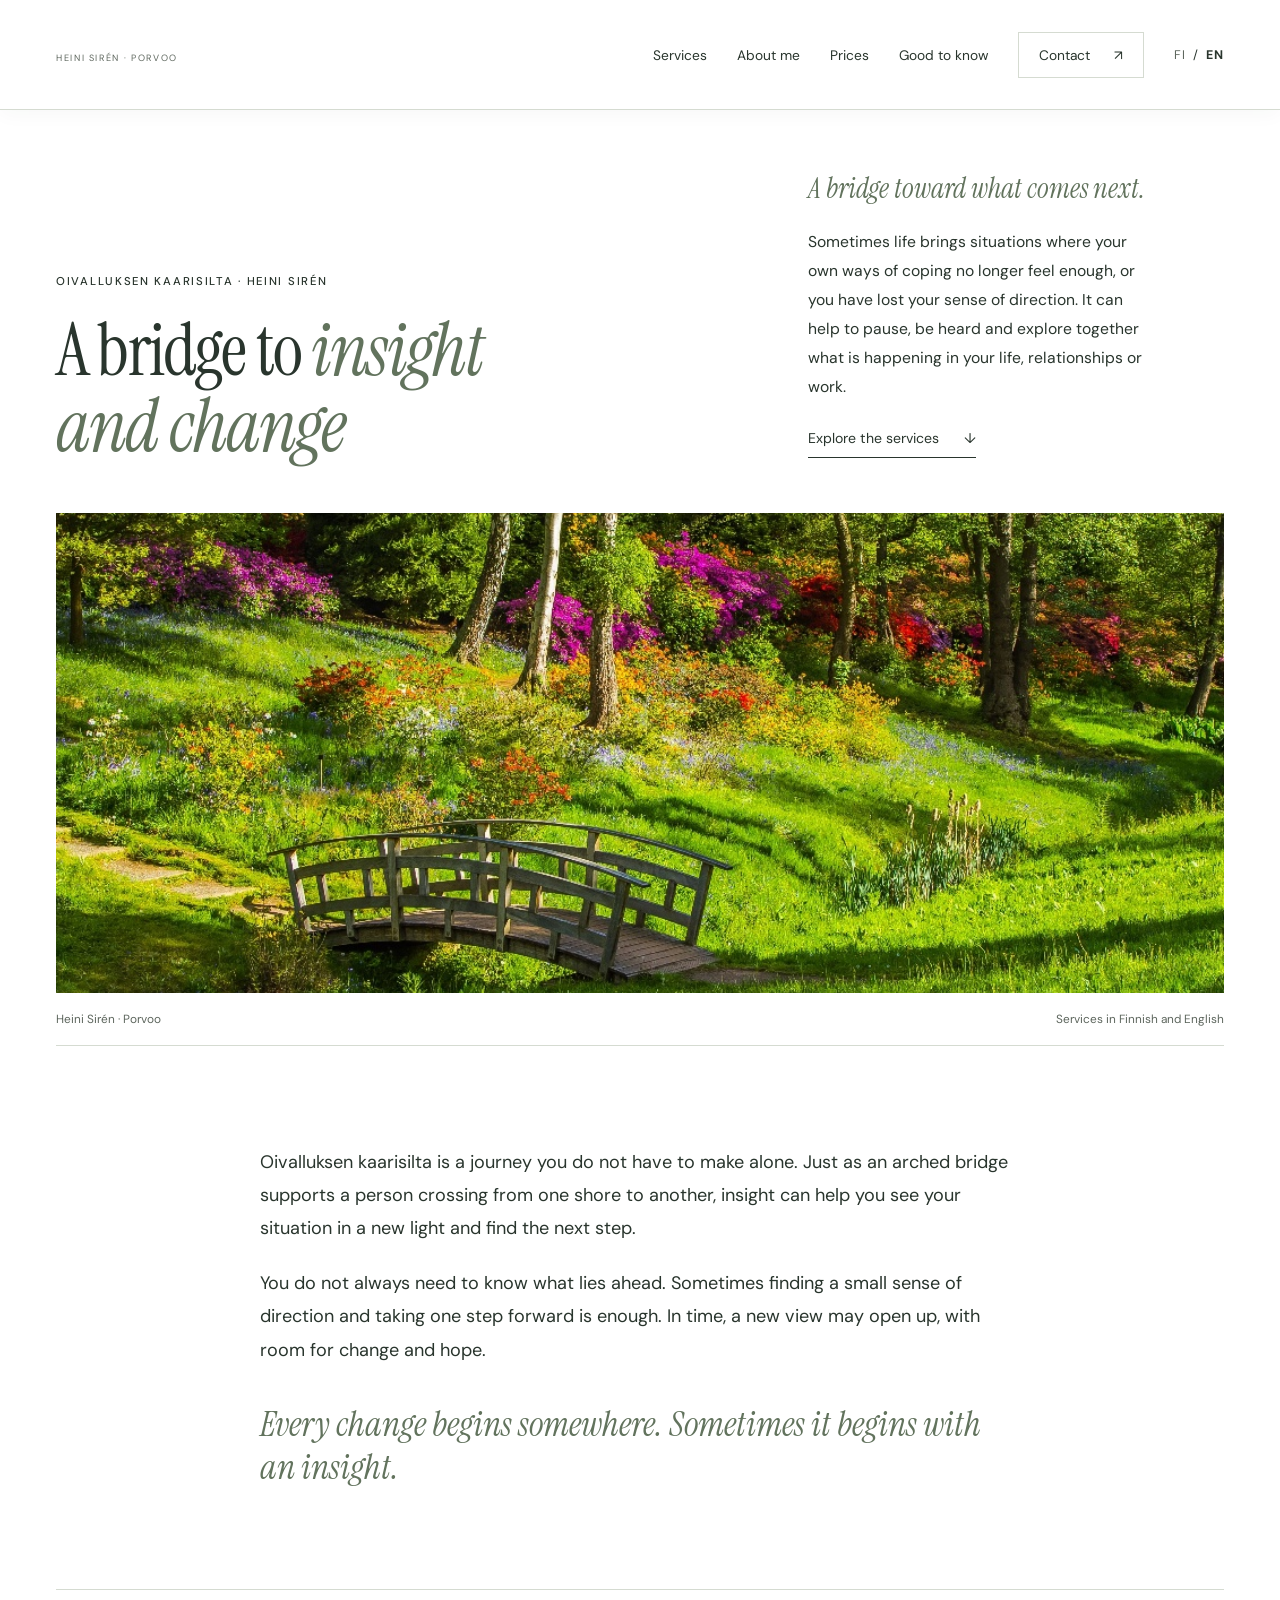
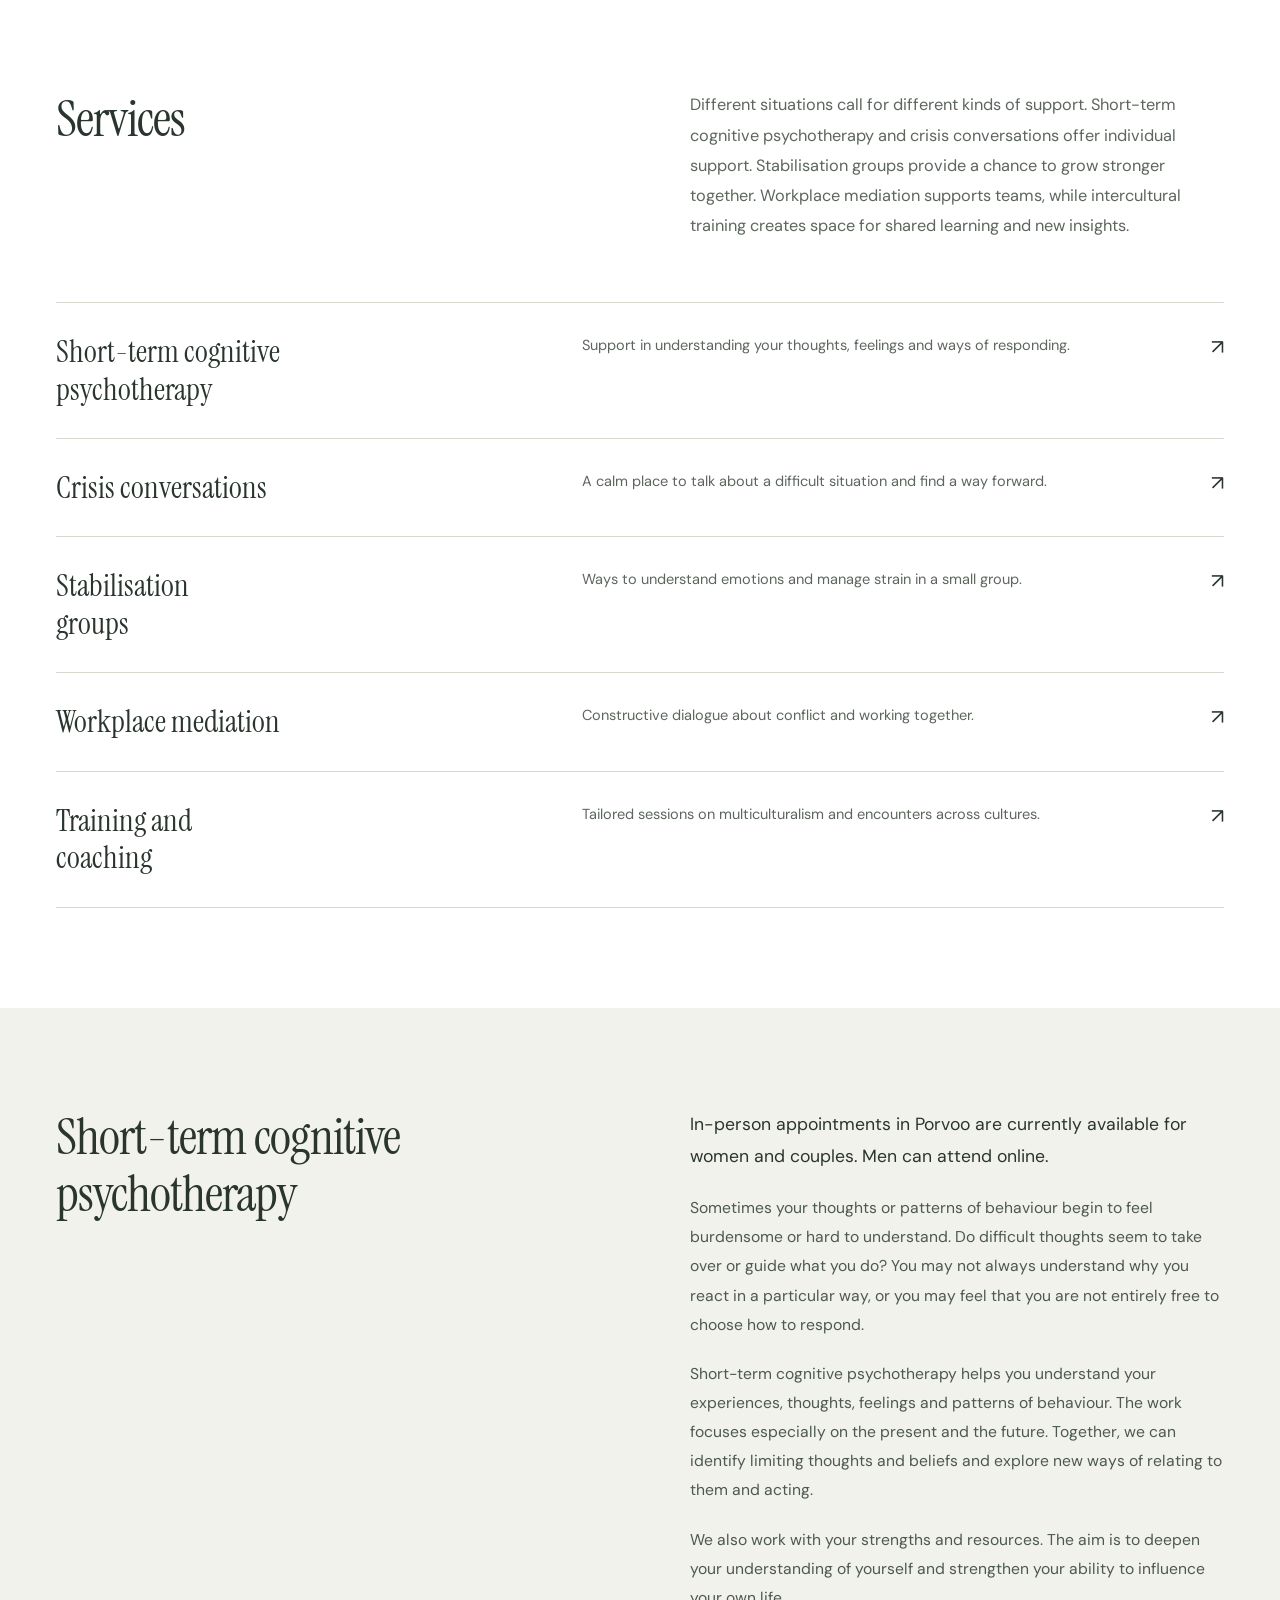
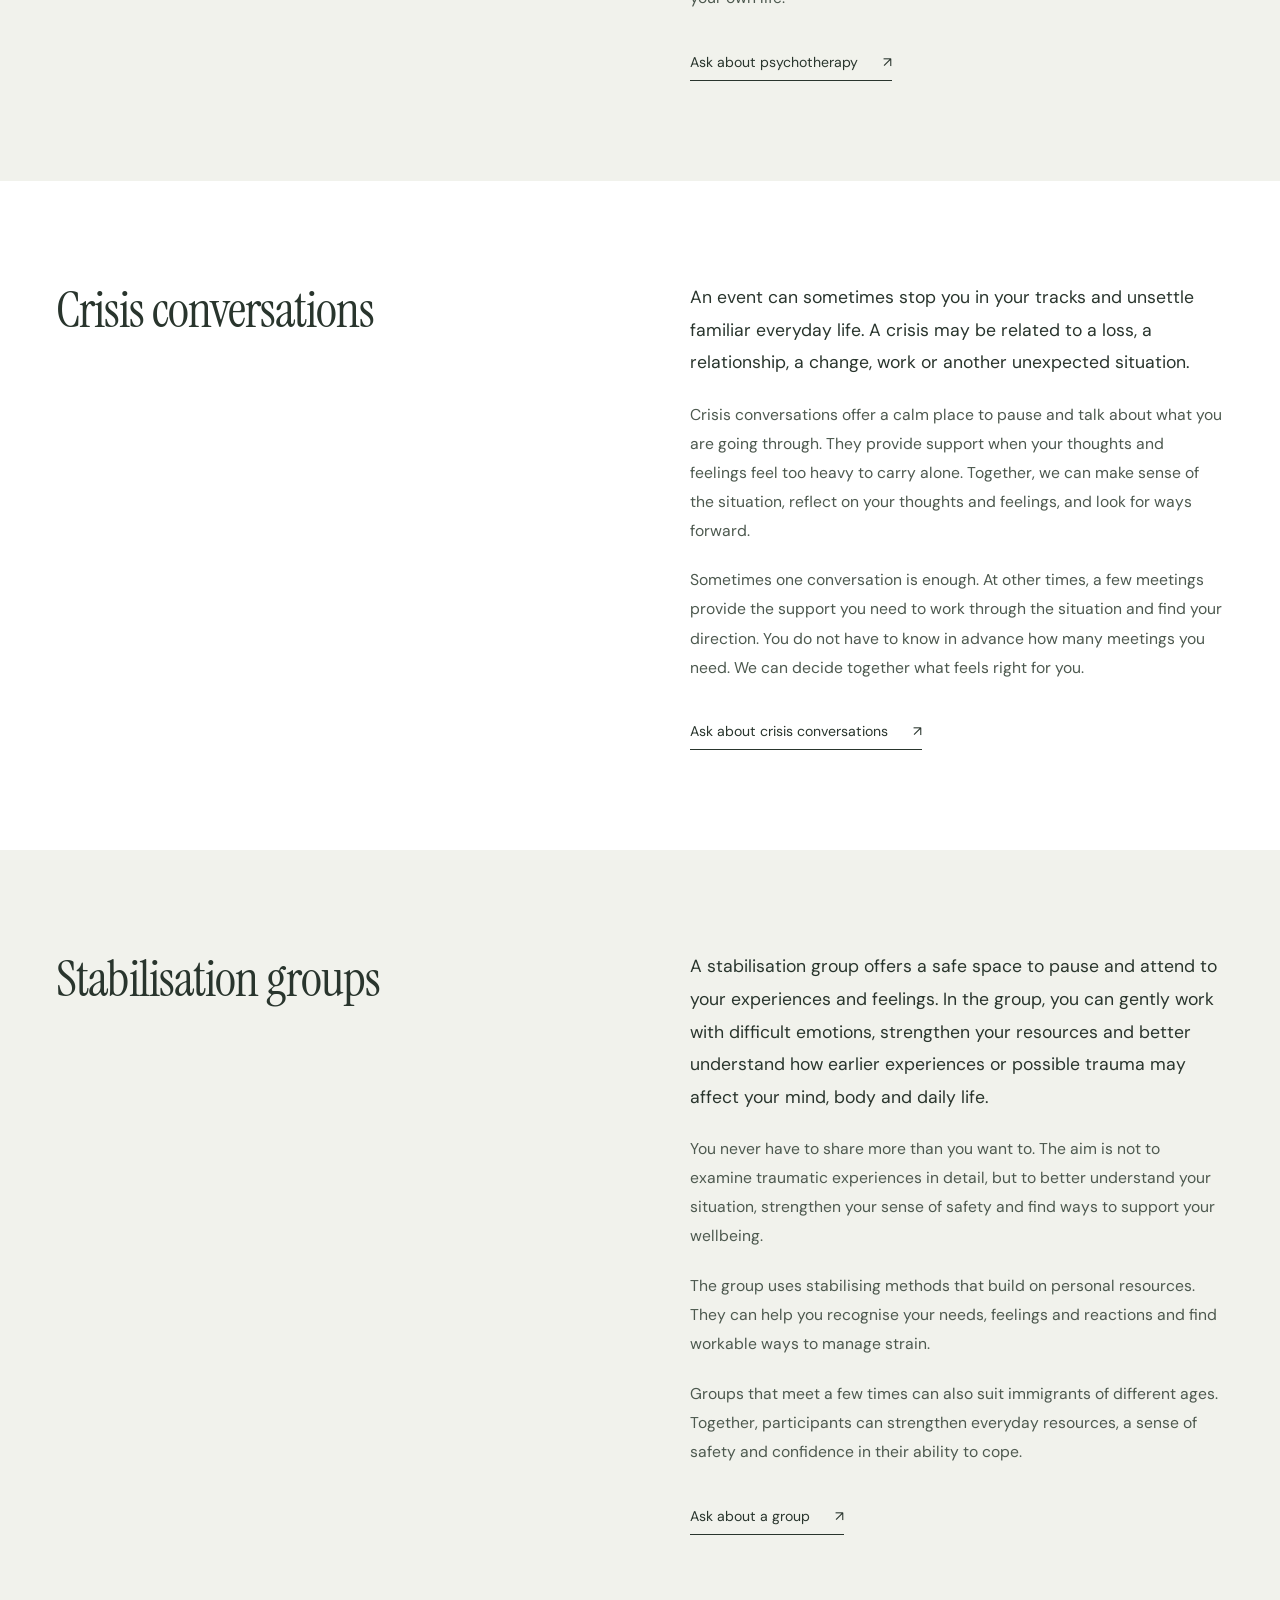
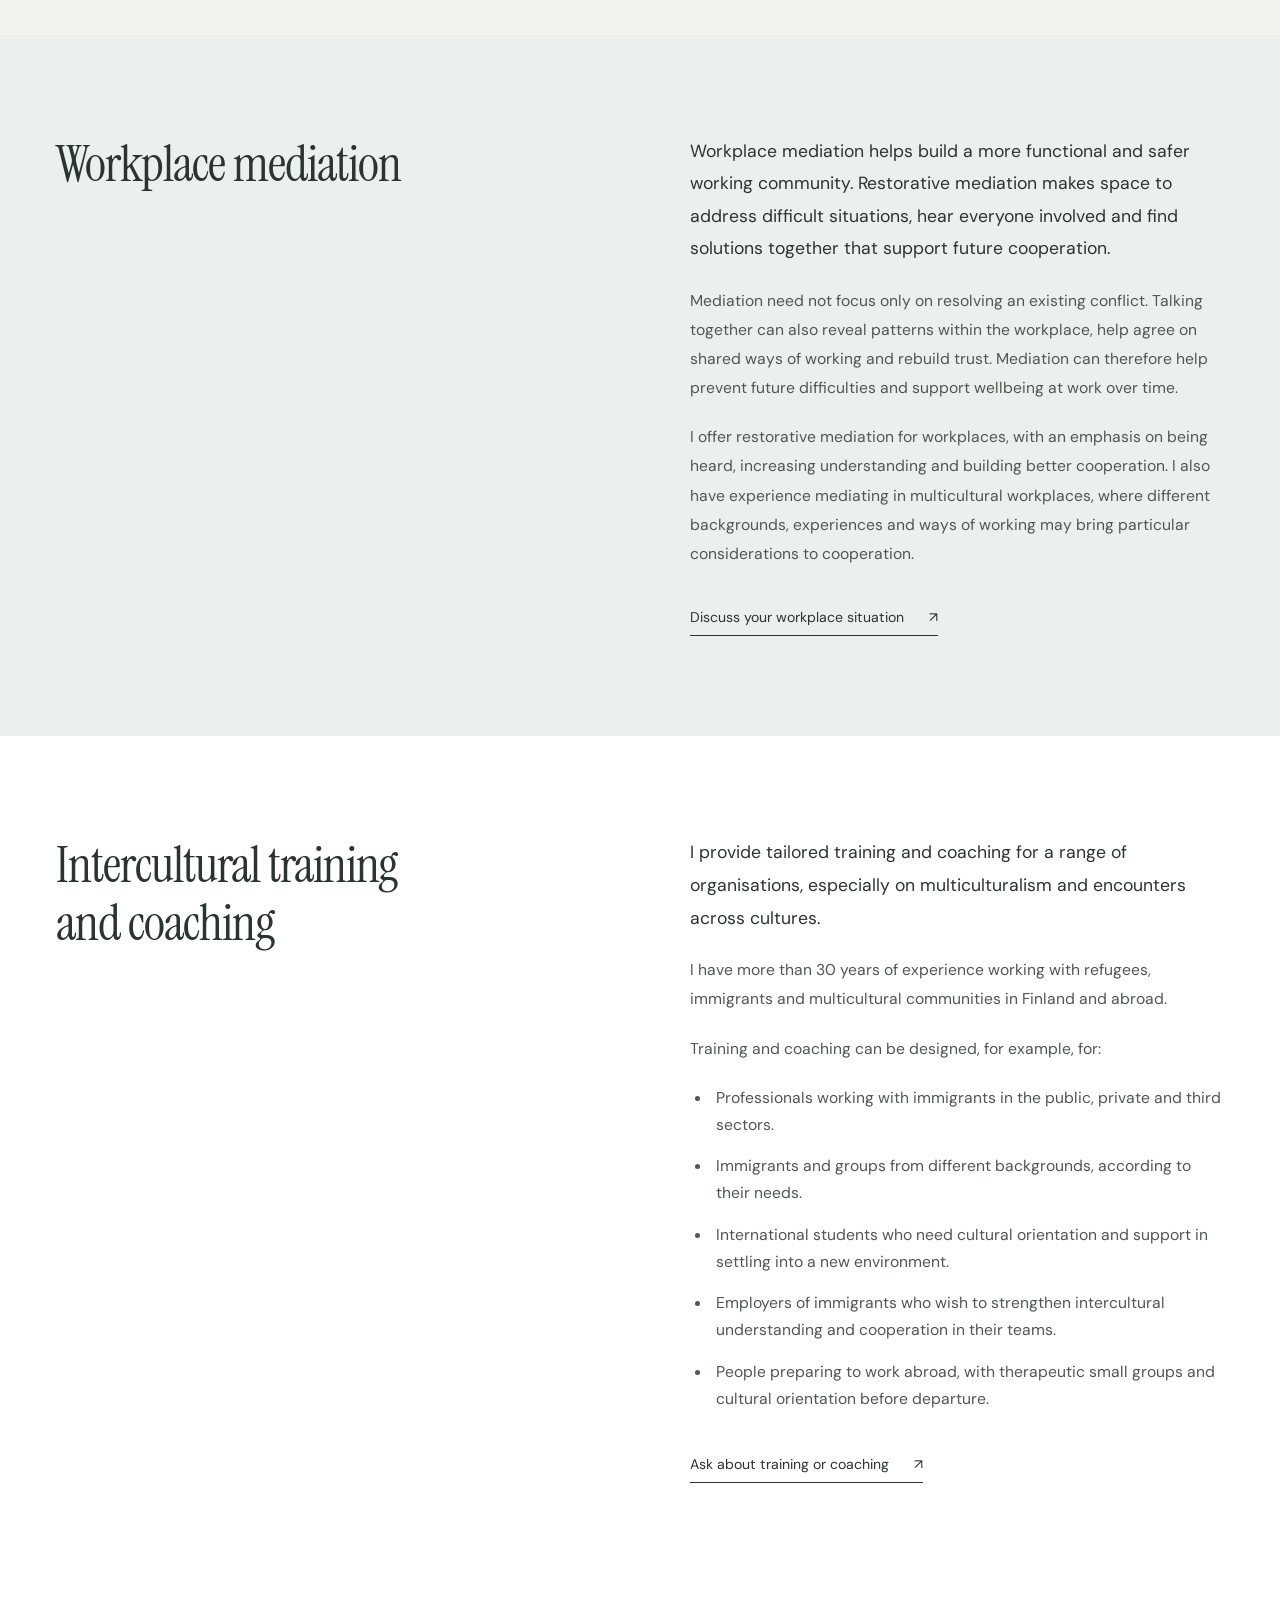
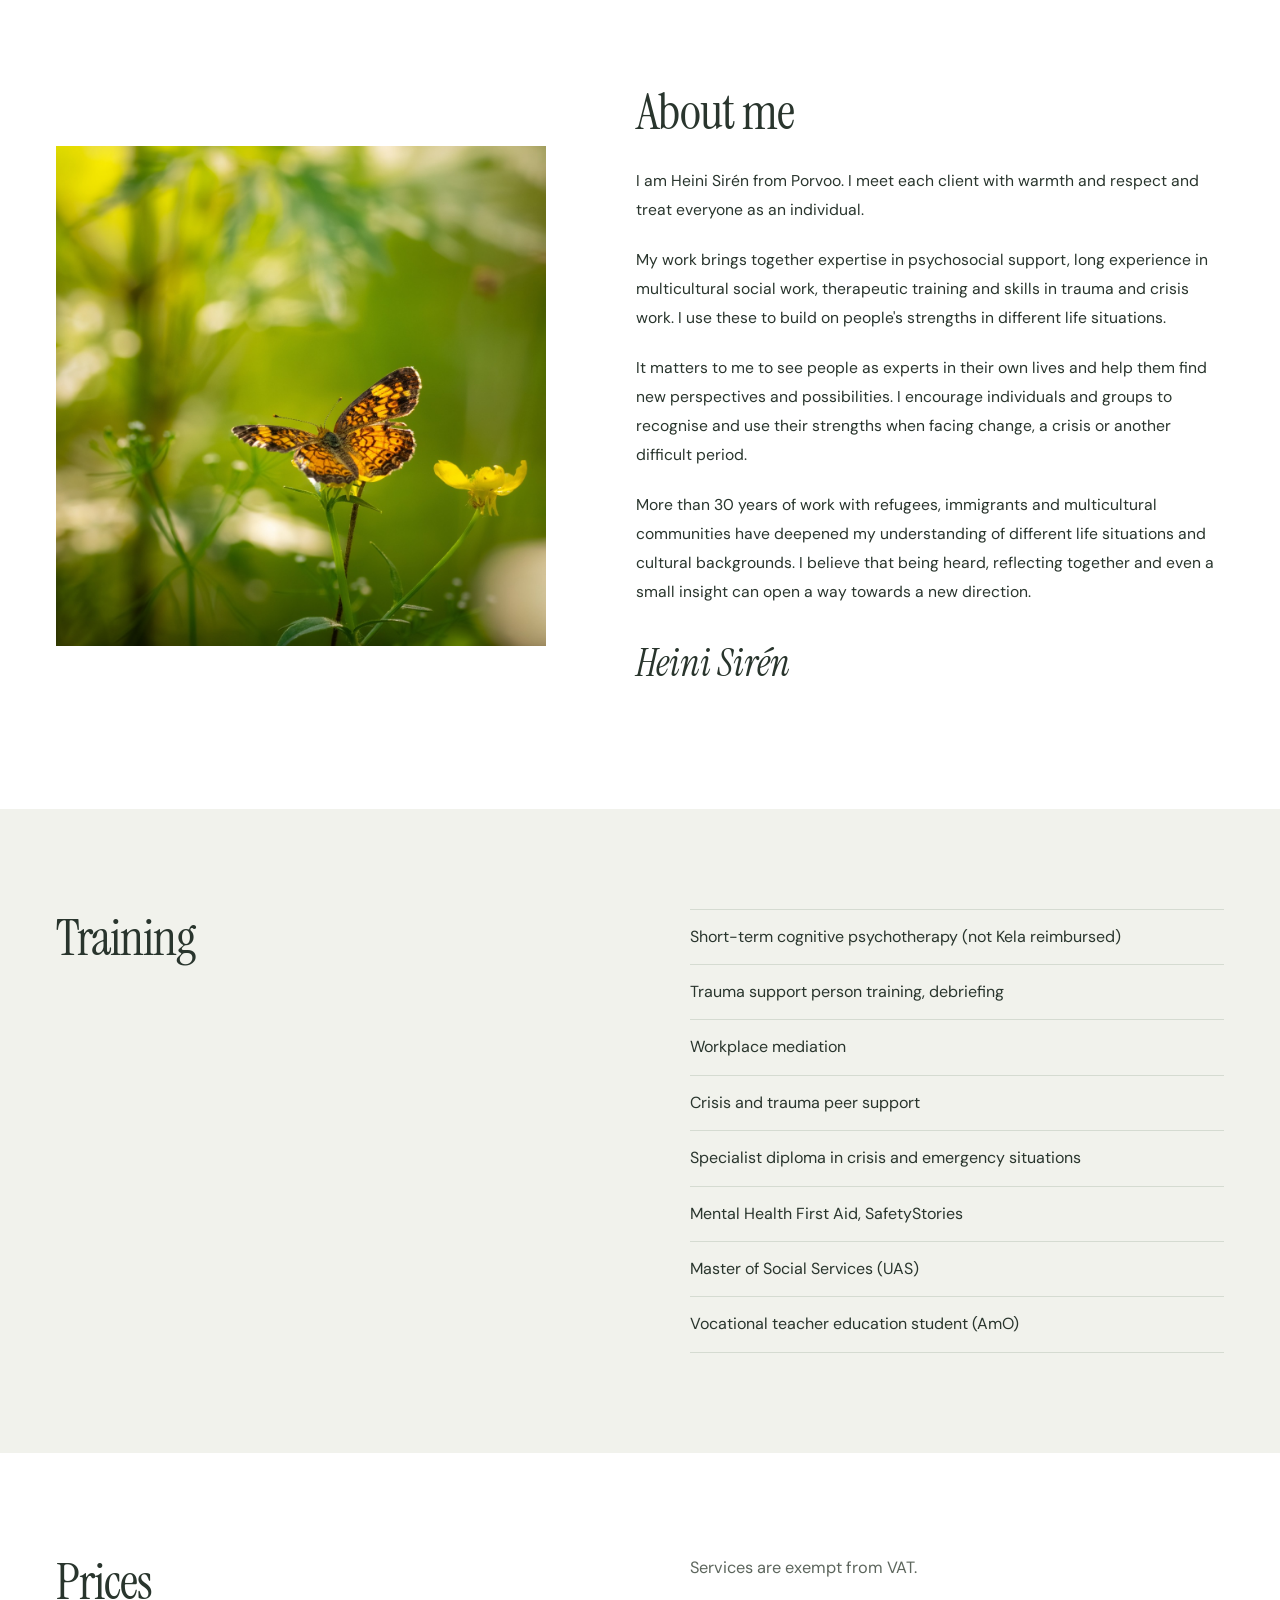
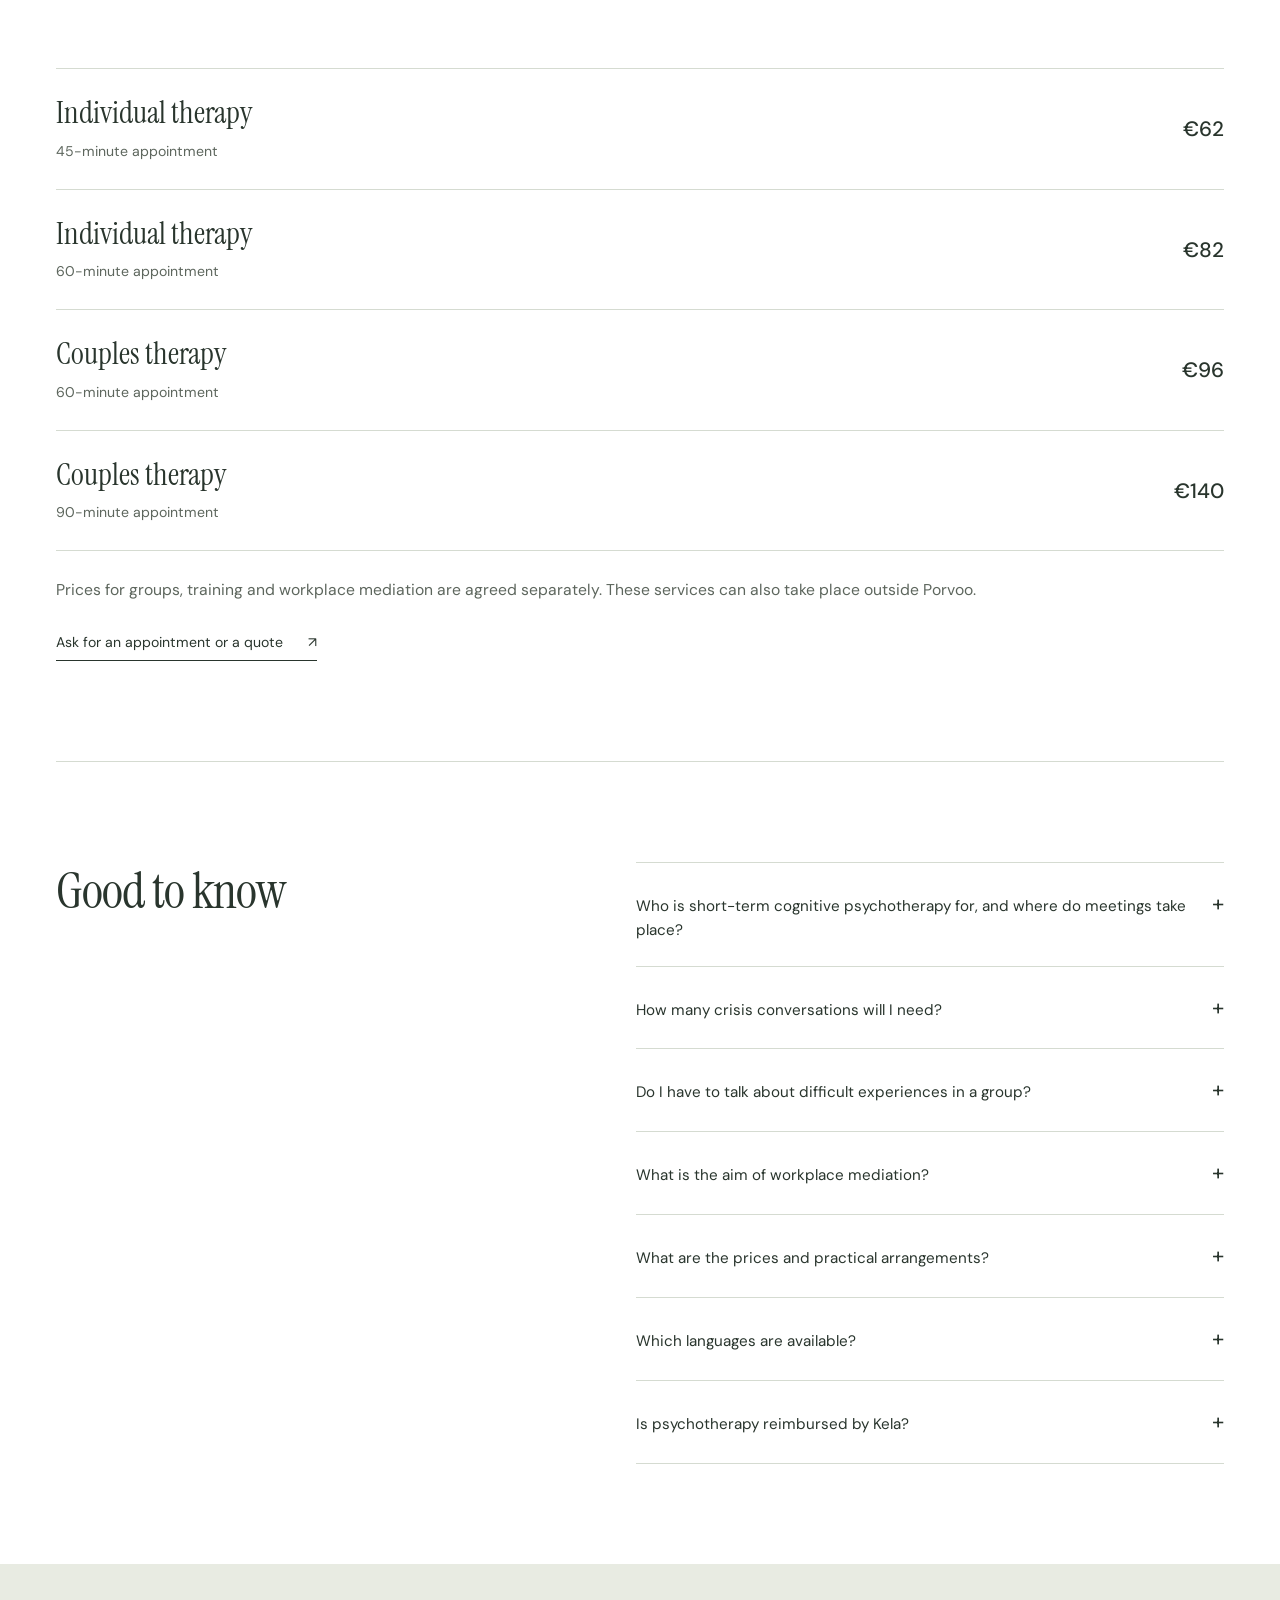
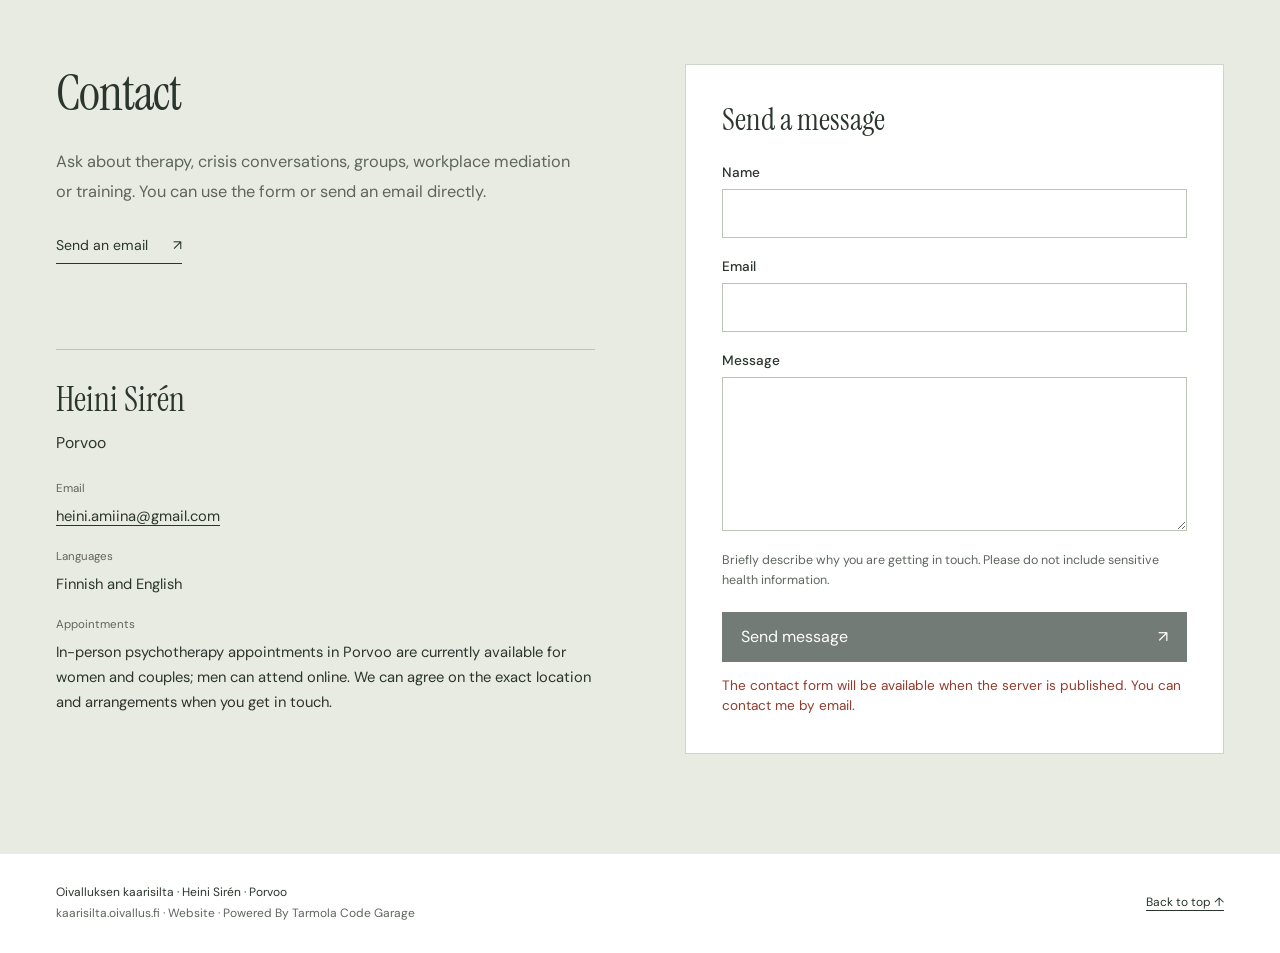
==== en/index.html @ c406eb62 "Add English version and language switch to Heini site" ====
<!doctype html>
<html lang="en">
<head>
  <meta charset="utf-8">
  <meta name="viewport" content="width=device-width, initial-scale=1">
  <meta name="robots" content="noindex, nofollow">
  <meta name="theme-color" content="#f8f8f3">
  <meta name="description" content="Heini Sirén offers short-term cognitive psychotherapy, crisis conversations, stabilisation groups, workplace mediation and intercultural training in Porvoo and online.">
  <link rel="alternate" hreflang="fi" href="https://kaarisilta.oivallus.fi/">
  <link rel="alternate" hreflang="en" href="https://kaarisilta.oivallus.fi/en/">
  <title>Oivalluksen kaarisilta | Heini Sirén</title>
  <link rel="stylesheet" href="../tyyli.css?v=language-2">
  <script src="../heini.js?v=language-1" defer></script>
</head>
<body>
  <a class="skip" href="#sisalto">Skip to content</a>
  <header class="site-header wrap">
    <a class="brand" href="index.html" aria-label="Oivalluksen kaarisilta, home"><small>HEINI SIRÉN · PORVOO</small></a>
    <nav id="paavalikko" aria-label="Main menu">
      <a href="#palvelut">Services</a>
      <a href="#tyoskentely">About me</a>
      <a href="#hinnasto">Prices</a>
      <a href="#kysymykset">Good to know</a>
      <a class="button outline" href="#yhteys">Contact <span aria-hidden="true">↗</span></a>
    </nav>
    <div class="header-actions">
      <div class="language-switch" aria-label="Language"><a href="../index.html" lang="fi" hreflang="fi" aria-label="Suomeksi">FI</a><span aria-hidden="true">/</span><span aria-current="page">EN</span></div>
      <button class="menu-toggle" aria-expanded="false" aria-controls="paavalikko" hidden>Menu</button>
    </div>
  </header>
  <main id="sisalto">
    <section class="hero wrap" aria-labelledby="paaotsikko">
      <div class="hero-heading">
        <div>
          <p class="eyebrow">Oivalluksen kaarisilta · Heini Sirén</p>
          <h1 id="paaotsikko">A bridge to <em>insight and change</em></h1>
        </div>
        <div class="hero-intro">
          <p class="hero-tagline">A bridge toward what comes next.</p>
          <p>Sometimes life brings situations where your own ways of coping no longer feel enough, or you have lost your sense of direction. It can help to pause, be heard and explore together what is happening in your life, relationships or work.</p>
          <a class="text-link" href="#palvelut">Explore the services <span aria-hidden="true">↓</span></a>
        </div>
      </div>
      <figure class="landscape"><img src="../silta.jpg" alt="A wooden arched bridge in a green, flowering garden" width="1032" height="688" fetchpriority="high"></figure>
      <div class="hero-caption"><span>Heini Sirén · Porvoo</span><span>Services in Finnish and English</span></div>
    </section>

    <section class="section wrap opening-story" aria-label="Oivalluksen kaarisilta">
      <div class="story-copy">
        <p>Oivalluksen kaarisilta is a journey you do not have to make alone. Just as an arched bridge supports a person crossing from one shore to another, insight can help you see your situation in a new light and find the next step.</p>
        <p>You do not always need to know what lies ahead. Sometimes finding a small sense of direction and taking one step forward is enough. In time, a new view may open up, with room for change and hope.</p>
        <p class="story-ending">Every change begins somewhere. Sometimes it begins with an insight.</p>
      </div>
    </section>

    <section class="section wrap" id="palvelut" aria-labelledby="palvelut-otsikko">
      <div class="section-heading">
        <h2 id="palvelut-otsikko">Services</h2>
        <p class="lead">Different situations call for different kinds of support. Short-term cognitive psychotherapy and crisis conversations offer individual support. Stabilisation groups provide a chance to grow stronger together. Workplace mediation supports teams, while intercultural training creates space for shared learning and new insights.</p>
      </div>
      <div class="service-list">
        <a class="service-row" href="#lyhytterapia"><h3>Short-term cognitive<br>psychotherapy</h3><p>Support in understanding your thoughts, feelings and ways of responding.</p><span class="row-arrow" aria-hidden="true">↗</span></a>
        <a class="service-row" href="#kriisikeskustelut"><h3>Crisis conversations</h3><p>A calm place to talk about a difficult situation and find a way forward.</p><span class="row-arrow" aria-hidden="true">↗</span></a>
        <a class="service-row" href="#pienryhma"><h3>Stabilisation<br>groups</h3><p>Ways to understand emotions and manage strain in a small group.</p><span class="row-arrow" aria-hidden="true">↗</span></a>
        <a class="service-row" href="#sovittelu"><h3>Workplace mediation</h3><p>Constructive dialogue about conflict and working together.</p><span class="row-arrow" aria-hidden="true">↗</span></a>
        <a class="service-row" href="#koulutukset"><h3>Training and<br>coaching</h3><p>Tailored sessions on multiculturalism and encounters across cultures.</p><span class="row-arrow" aria-hidden="true">↗</span></a>
      </div>
    </section>

    <section class="section soft" id="lyhytterapia" aria-labelledby="terapia-otsikko">
      <div class="wrap detail-grid">
        <div class="detail-heading"><h2 id="terapia-otsikko">Short-term cognitive psychotherapy</h2></div>
        <div class="prose">
          <p class="intro-text">In-person appointments in Porvoo are currently available for women and couples. Men can attend online.</p>
          <p>Sometimes your thoughts or patterns of behaviour begin to feel burdensome or hard to understand. Do difficult thoughts seem to take over or guide what you do? You may not always understand why you react in a particular way, or you may feel that you are not entirely free to choose how to respond.</p>
          <p>Short-term cognitive psychotherapy helps you understand your experiences, thoughts, feelings and patterns of behaviour. The work focuses especially on the present and the future. Together, we can identify limiting thoughts and beliefs and explore new ways of relating to them and acting.</p>
          <p>We also work with your strengths and resources. The aim is to deepen your understanding of yourself and strengthen your ability to influence your own life.</p>
          <a class="text-link" href="#yhteys">Ask about psychotherapy <span aria-hidden="true">↗</span></a>
        </div>
      </div>
    </section>

    <section class="section wrap" id="kriisikeskustelut" aria-labelledby="kriisi-otsikko">
      <div class="detail-grid">
        <div class="detail-heading"><h2 id="kriisi-otsikko">Crisis conversations</h2></div>
        <div class="prose">
          <p class="intro-text">An event can sometimes stop you in your tracks and unsettle familiar everyday life. A crisis may be related to a loss, a relationship, a change, work or another unexpected situation.</p>
          <p>Crisis conversations offer a calm place to pause and talk about what you are going through. They provide support when your thoughts and feelings feel too heavy to carry alone. Together, we can make sense of the situation, reflect on your thoughts and feelings, and look for ways forward.</p>
          <p>Sometimes one conversation is enough. At other times, a few meetings provide the support you need to work through the situation and find your direction. You do not have to know in advance how many meetings you need. We can decide together what feels right for you.</p>
          <a class="text-link" href="#yhteys">Ask about crisis conversations <span aria-hidden="true">↗</span></a>
        </div>
      </div>
    </section>

    <section class="section soft" id="pienryhma" aria-labelledby="ryhma-otsikko">
      <div class="wrap detail-grid">
        <div class="detail-heading"><h2 id="ryhma-otsikko">Stabilisation groups</h2></div>
        <div class="prose">
          <p class="intro-text">A stabilisation group offers a safe space to pause and attend to your experiences and feelings. In the group, you can gently work with difficult emotions, strengthen your resources and better understand how earlier experiences or possible trauma may affect your mind, body and daily life.</p>
          <p>You never have to share more than you want to. The aim is not to examine traumatic experiences in detail, but to better understand your situation, strengthen your sense of safety and find ways to support your wellbeing.</p>
          <p>The group uses stabilising methods that build on personal resources. They can help you recognise your needs, feelings and reactions and find workable ways to manage strain.</p>
          <p>Groups that meet a few times can also suit immigrants of different ages. Together, participants can strengthen everyday resources, a sense of safety and confidence in their ability to cope.</p>
          <a class="text-link" href="#yhteys">Ask about a group <span aria-hidden="true">↗</span></a>
        </div>
      </div>
    </section>

    <section class="section muted-surface" id="sovittelu" aria-labelledby="sovittelu-otsikko">
      <div class="wrap detail-grid">
        <div class="detail-heading"><h2 id="sovittelu-otsikko">Workplace mediation</h2></div>
        <div class="prose">
          <p class="intro-text">Workplace mediation helps build a more functional and safer working community. Restorative mediation makes space to address difficult situations, hear everyone involved and find solutions together that support future cooperation.</p>
          <p>Mediation need not focus only on resolving an existing conflict. Talking together can also reveal patterns within the workplace, help agree on shared ways of working and rebuild trust. Mediation can therefore help prevent future difficulties and support wellbeing at work over time.</p>
          <p>I offer restorative mediation for workplaces, with an emphasis on being heard, increasing understanding and building better cooperation. I also have experience mediating in multicultural workplaces, where different backgrounds, experiences and ways of working may bring particular considerations to cooperation.</p>
          <a class="text-link" href="#yhteys">Discuss your workplace situation <span aria-hidden="true">↗</span></a>
        </div>
      </div>
    </section>

    <section class="section wrap" id="koulutukset" aria-labelledby="koulutukset-otsikko">
      <div class="detail-grid">
        <div class="detail-heading"><h2 id="koulutukset-otsikko">Intercultural training and coaching</h2></div>
        <div class="prose">
          <p class="intro-text">I provide tailored training and coaching for a range of organisations, especially on multiculturalism and encounters across cultures.</p>
          <p>I have more than 30 years of experience working with refugees, immigrants and multicultural communities in Finland and abroad.</p>
          <p>Training and coaching can be designed, for example, for:</p>
          <ul class="audience-list">
            <li>Professionals working with immigrants in the public, private and third sectors.</li>
            <li>Immigrants and groups from different backgrounds, according to their needs.</li>
            <li>International students who need cultural orientation and support in settling into a new environment.</li>
            <li>Employers of immigrants who wish to strengthen intercultural understanding and cooperation in their teams.</li>
            <li>People preparing to work abroad, with therapeutic small groups and cultural orientation before departure.</li>
          </ul>
          <a class="text-link" href="#yhteys">Ask about training or coaching <span aria-hidden="true">↗</span></a>
        </div>
      </div>
    </section>

    <section class="section wrap" id="tyoskentely" aria-labelledby="tyoskentely-otsikko">
      <div class="about-grid">
        <figure class="room-image"><img src="../perhonen.jpg" alt="A colourful butterfly among flowers" width="1200" height="1600" loading="lazy"></figure>
        <div><h2 id="tyoskentely-otsikko">About me</h2><p>I am Heini Sirén from Porvoo. I meet each client with warmth and respect and treat everyone as an individual.</p><p>My work brings together expertise in psychosocial support, long experience in multicultural social work, therapeutic training and skills in trauma and crisis work. I use these to build on people's strengths in different life situations.</p><p>It matters to me to see people as experts in their own lives and help them find new perspectives and possibilities. I encourage individuals and groups to recognise and use their strengths when facing change, a crisis or another difficult period.</p><p>More than 30 years of work with refugees, immigrants and multicultural communities have deepened my understanding of different life situations and cultural backgrounds. I believe that being heard, reflecting together and even a small insight can open a way towards a new direction.</p><p class="signature">Heini Sirén</p></div>
      </div>
    </section>

    <section class="section soft" aria-labelledby="koulutus-otsikko">
      <div class="wrap detail-grid">
        <div><h2 id="koulutus-otsikko">Training</h2></div>
        <div><ul class="education-list"><li>Short-term cognitive psychotherapy (not Kela reimbursed)</li><li>Trauma support person training, debriefing</li><li>Workplace mediation</li><li>Crisis and trauma peer support</li><li>Specialist diploma in crisis and emergency situations</li><li>Mental Health First Aid, SafetyStories</li><li>Master of Social Services (UAS)</li><li>Vocational teacher education student (AmO)</li></ul></div>
      </div>
    </section>

    <section class="section wrap" id="hinnasto" aria-labelledby="hinnasto-otsikko">
      <div class="section-heading"><h2 id="hinnasto-otsikko">Prices</h2><p class="lead">Services are exempt from VAT.</p></div>
      <div class="price-list">
        <div class="price-row"><div><h3>Individual therapy</h3><p>45-minute appointment</p></div><strong>€62</strong></div>
        <div class="price-row"><div><h3>Individual therapy</h3><p>60-minute appointment</p></div><strong>€82</strong></div>
        <div class="price-row"><div><h3>Couples therapy</h3><p>60-minute appointment</p></div><strong>€96</strong></div>
        <div class="price-row"><div><h3>Couples therapy</h3><p>90-minute appointment</p></div><strong>€140</strong></div>
        <p class="price-note">Prices for groups, training and workplace mediation are agreed separately. These services can also take place outside Porvoo.</p>
        <a class="text-link" href="#yhteys">Ask for an appointment or a quote <span aria-hidden="true">↗</span></a>
      </div>
    </section>

    <section class="section wrap faq-section" id="kysymykset" aria-labelledby="kysymykset-otsikko">
      <div><h2 id="kysymykset-otsikko">Good to know</h2></div>
      <div class="faq-list">
        <details><summary>Who is short-term cognitive psychotherapy for, and where do meetings take place?</summary><p>In-person appointments in Porvoo are currently available for women and couples. Men can attend online. The work explores thoughts, feelings and behaviour, with a focus on the present and future.</p></details>
        <details><summary>How many crisis conversations will I need?</summary><p>Sometimes one conversation is enough; sometimes a few meetings provide helpful support. We can decide on the number of meetings together, based on your situation.</p></details>
        <details><summary>Do I have to talk about difficult experiences in a group?</summary><p>You do not have to share more than you want to. Traumatic experiences are not explored in detail. The work focuses on safety, personal resources and managing strain.</p></details>
        <details><summary>What is the aim of workplace mediation?</summary><p>The aim is for people to be heard, understand each other better and rebuild cooperation. We can also agree on shared ways of working and identify practices that help prevent further conflict.</p></details>
        <details><summary>What are the prices and practical arrangements?</summary><p>Individual appointments last 45 or 60 minutes and couples appointments 60 or 90 minutes. <a href="#hinnasto">See prices</a>. Please email to ask about prices and practical arrangements for crisis conversations, groups, training and mediation.</p></details>
        <details><summary>Which languages are available?</summary><p>Services are available in Finnish and English. In-person appointments take place in Porvoo. Groups, training and workplace mediation can also be arranged elsewhere.</p></details>
        <details><summary>Is psychotherapy reimbursed by Kela?</summary><p>Short-term cognitive psychotherapy is not reimbursed by Kela.</p></details>
      </div>
    </section>

    <section class="contact section" id="yhteys" aria-labelledby="yhteys-otsikko">
      <div class="wrap contact-grid">
        <div class="contact-intro"><h2 id="yhteys-otsikko">Contact</h2><p class="lead">Ask about therapy, crisis conversations, groups, workplace mediation or training. You can use the form or send an email directly.</p><a class="text-link" href="mailto:heini.amiina@gmail.com">Send an email <span aria-hidden="true">↗</span></a></div>
        <form class="contact-form" id="yhteydenottolomake" action="http://127.0.0.1:5000/contact" method="post" aria-label="Contact form">
          <h3>Send a message</h3>
          <div class="form-field"><label for="contact-name">Name</label><input id="contact-name" name="name" type="text" autocomplete="name" maxlength="120" required></div>
          <div class="form-field"><label for="contact-email">Email</label><input id="contact-email" name="email" type="email" autocomplete="email" maxlength="254" required></div>
          <div class="form-field"><label for="contact-message">Message</label><textarea id="contact-message" name="message" rows="6" maxlength="5000" aria-describedby="contact-note" required></textarea></div>
          <p class="form-note" id="contact-note">Briefly describe why you are getting in touch. Please do not include sensitive health information.</p>
          <button class="submit-button" type="submit" disabled>Send message <span aria-hidden="true">↗</span></button>
          <p class="form-status" id="contact-status" role="status" aria-live="polite"></p>
          <noscript><p class="form-note">The form requires JavaScript. You can also contact me by email.</p></noscript>
        </form>
        <div class="contact-details"><h3>Heini Sirén</h3><p>Porvoo</p><dl><dt>Email</dt><dd><a href="mailto:heini.amiina@gmail.com">heini.amiina@gmail.com</a></dd><dt>Languages</dt><dd>Finnish and English</dd><dt>Appointments</dt><dd>In-person psychotherapy appointments in Porvoo are currently available for women and couples; men can attend online. We can agree on the exact location and arrangements when you get in touch.</dd></dl></div>
      </div>
    </section>
  </main>
  <footer class="site-footer wrap"><p>Oivalluksen kaarisilta · Heini Sirén · Porvoo<br><span>kaarisilta.oivallus.fi · Website · Powered By Tarmola Code Garage</span></p><a href="#sisalto">Back to top <span aria-hidden="true">↑</span></a></footer>
</body>
</html>
---- tyyli.css ----
@import url('fonts.css');

:root { --ink:#29352d; --muted:#5d665d; --line:#d5dbd1; --paper:#fff; --serif:'Instrument Serif',Georgia,serif; font-family:'DM Sans',Arial,sans-serif; color:var(--ink); background:var(--paper); font-synthesis:none; }
* { box-sizing:border-box; }
html { scroll-behavior:smooth; scroll-padding-top:calc(var(--header-height, 110px) + 24px); }
body { margin:0; }
a { color:inherit; text-decoration:none; }
button { font:inherit; cursor:pointer; }
a,button,summary { -webkit-tap-highlight-color:transparent; touch-action:manipulation; }
a:focus-visible,button:focus-visible,summary:focus-visible { outline:2px solid #43634a; outline-offset:6px; }
img { display:block; width:100%; object-fit:cover; }
figure { margin:0; }
p { font-size:.98rem; line-height:1.85; margin:0 0 1.3rem; }
h1,h2,h3 { font-family:var(--serif); font-weight:400; margin:0; text-wrap:balance; }
h1 { font-size:clamp(3.5rem,7.5vw,7rem); line-height:1.04; letter-spacing:-.025em; }
h2 { font-size:clamp(2.6rem,4vw,3.8rem); line-height:1.12; letter-spacing:-.02em; margin-bottom:26px; }
h3 { font-size:1.95rem; line-height:1.2; }
em { font-weight:400; color:#62735d; }
.wrap { width:min(1240px,calc(100% - 112px)); margin-inline:auto; }
.skip { position:absolute; left:16px; top:-100px; padding:14px; background:white; z-index:30; }
.skip:focus { top:12px; }
.draft-bar { background:#29352d; color:#f5f6ef; display:flex; justify-content:space-between; gap:16px; padding:10px 28px; font-size:.74rem; line-height:1.5; }
.site-header { min-height:110px; display:flex; align-items:center; justify-content:space-between; gap:30px; border-bottom:1px solid var(--line); }
.site-header.wrap { position:sticky; top:0; z-index:20; width:100%; padding-inline:max(56px, calc((100% - 1240px) / 2)); background:var(--paper); box-shadow:0 5px 18px #29352d08; }
.brand { font-size:1.35rem; letter-spacing:.08em; white-space:nowrap; }
.brand small { display:block; font-size:.57rem; letter-spacing:.18em; margin-top:7px; color:var(--muted); }
.site-header nav { display:flex; align-items:center; gap:30px; margin-left:auto; font-size:.86rem; }
.header-actions { display:flex; align-items:center; gap:18px; }
.language-switch { display:flex; align-items:center; gap:7px; white-space:nowrap; font-size:.78rem; letter-spacing:.08em; }
.language-switch [aria-current="page"] { font-weight:700; }
.language-switch a { color:var(--muted); }
.language-switch a:hover { color:var(--ink); text-decoration:underline; text-underline-offset:4px; }
.language-switch a[lang="en"] { margin:-7px -8px; padding:7px 8px; border-radius:999px; color:var(--ink); font-weight:700; text-decoration:underline; text-underline-offset:4px; animation:language-hint 2.4s ease-in-out .6s 2; }
@keyframes language-hint { 0%, 100% { background:transparent; box-shadow:0 0 0 0 #62735d00; } 35% { background:#e8eee5; box-shadow:0 0 0 5px #62735d20; } }
.site-header nav>a:not(.button):hover { text-decoration:underline; text-underline-offset:6px; }
.button { display:inline-flex; justify-content:center; align-items:center; gap:24px; padding:13px 20px; border:1px solid var(--line); min-height:46px; }
.button:hover { background:#f0f2ec; }
.menu-toggle { display:none; border:1px solid var(--line); padding:11px 14px; background:white; color:var(--ink); }
.menu-toggle[hidden] { display:none; }
.eyebrow { font-family:'DM Sans',Arial,sans-serif; font-size:.71rem; font-weight:500; text-transform:uppercase; letter-spacing:.15em; line-height:1.7; margin-bottom:22px; }
.hero { padding-top:62px; }
.hero-heading { display:grid; grid-template-columns:1.65fr 1fr; align-items:end; gap:65px; margin-bottom:48px; }
.hero-intro { max-width:350px; padding-bottom:7px; }
.hero h1 { font-size:clamp(3.2rem,5.7vw,5.6rem); }
.hero-tagline { font:italic clamp(1.55rem,2.2vw,2rem)/1.2 var(--serif); color:#62735d; }
.text-link { display:inline-flex; align-items:center; gap:25px; padding:7px 0; border-bottom:1px solid var(--ink); font-size:.88rem; line-height:1.5; }
.text-link:hover { color:#62735d; }
.landscape { position:relative; }
.landscape img { height:480px; object-position:50% 75%; }
.hero-caption { display:flex; justify-content:space-between; gap:20px; padding:18px 0; color:var(--muted); font-size:.74rem; border-bottom:1px solid var(--line); }
.opening-story { padding-block:82px 100px; border-bottom:1px solid var(--line); }
.story-copy { width:min(760px,100%); margin-inline:auto; }
.story-copy p { font-size:1.13rem; line-height:1.85; }
.story-copy .story-ending { margin:36px 0 0; font:italic clamp(1.8rem,2.7vw,2.5rem)/1.25 var(--serif); color:#62735d; }
.section { padding-block:100px; }
.section-heading { display:grid; grid-template-columns:1fr 1fr; gap:100px; align-items:start; }
.lead { max-width:520px; color:var(--muted); font-size:1.02rem; }
.service-list { margin:40px 0 0; }
.service-row { display:grid; grid-template-columns:1.1fr 1.3fr 24px; gap:24px; padding:30px 0; border-top:1px solid var(--line); }
.service-row:last-child { border-bottom:1px solid var(--line); }
.service-row p { color:var(--muted); font-size:.91rem; margin:0; }
.row-arrow { justify-self:end; font-size:1.3rem; }
.service-row:hover h3 { color:#62735d; }
.soft { background:#f1f2ec; }
.muted-surface { background:#ecf0ed; }
.detail-grid { display:grid; grid-template-columns:1fr 1fr; gap:100px; }
.detail-heading h2 { max-width:580px; }
.prose { max-width:580px; }
.prose p { color:#4d594f; }
.prose .intro-text { font-size:1.1rem; color:var(--ink); }
.audience-list { padding-left:1.35rem; margin:0 0 1.4rem; color:#4d594f; }
.audience-list li { padding-left:.3rem; margin-bottom:.85rem; font-size:.98rem; line-height:1.75; }
.prose .text-link { margin-top:12px; }
.about-grid { display:grid; grid-template-columns:1fr 1.2fr; align-items:center; gap:90px; }
.room-image img { height:500px; }
.signature { font:italic 2.4rem var(--serif); margin-top:32px; }
.faq-section { display:grid; grid-template-columns:1fr 1.2fr; gap:90px; border-top:1px solid var(--line); }
.faq-list { border-top:1px solid var(--line); }
details { border-bottom:1px solid var(--line); }
summary { display:flex; align-items:baseline; justify-content:space-between; gap:20px; padding:23px 0; cursor:pointer; list-style:none; font-size:.95rem; line-height:1.6; }
summary::-webkit-details-marker { display:none; }
summary::after { content:'+'; font-size:1.4rem; flex-shrink:0; }
details[open] summary::after { content:'−'; }
details p { font-size:.91rem; color:var(--muted); padding-right:24px; }
.contact { background:#e8ebe2; }
.contact-grid { display:grid; grid-template-columns:1fr 1fr; column-gap:90px; row-gap:46px; align-items:start; }
.contact-form { grid-column:2; grid-row:1 / span 2; padding:36px; background:var(--paper); border:1px solid #cdd7c9; }
.contact-form h3 { margin-bottom:26px; }
.form-field { margin-bottom:20px; }
.form-field label { display:block; margin-bottom:8px; font-size:.85rem; font-weight:500; }
.form-field input,.form-field textarea { display:block; width:100%; padding:13px 14px; border:1px solid #bac5b4; border-radius:0; background:#fff; color:var(--ink); font:inherit; font-size:1rem; }
.form-field input { min-height:48px; }
.form-field textarea { min-height:150px; resize:vertical; }
.form-field input:focus-visible,.form-field textarea:focus-visible { outline:2px solid #43634a; outline-offset:2px; }
.form-note { color:var(--muted); font-size:.78rem; line-height:1.6; }
.submit-button { display:inline-flex; align-items:center; justify-content:space-between; gap:30px; width:100%; min-height:50px; padding:12px 18px; border:1px solid var(--ink); background:var(--ink); color:#fff; }
.submit-button:hover { background:#425649; }
.submit-button:disabled { opacity:.65; cursor:wait; }
.form-status { min-height:1.5em; margin:14px 0 0; font-size:.85rem; line-height:1.5; }
.form-status[data-state="error"] { color:#923b2c; }
.form-status[data-state="success"] { color:#315b39; }
.contact-details { grid-column:1; border-top:1px solid #bac5b4; padding-top:30px; }
.contact-details h3 { font-size:2.1rem; margin-bottom:8px; }
.contact-details dl { margin:24px 0 0; }
.contact-details dt { font-size:.72rem; color:var(--muted); margin:20px 0 8px; }
.contact-details dd { font-size:.92rem; margin:0; line-height:1.7; overflow-wrap:anywhere; }
.site-footer { display:flex; justify-content:space-between; align-items:center; gap:25px; padding-block:28px; }
.site-footer p,.site-footer a { font-size:.75rem; margin:0; line-height:1.8; }
.site-footer p span { color:var(--muted); }
.site-footer>a { white-space:nowrap; text-decoration:underline; text-underline-offset:4px; }
@media (max-width:1000px) {
  .site-header.wrap { padding-inline:32px; }
  .wrap { width:calc(100% - 64px); }
  .site-header nav { gap:18px; }
  .hero-heading { gap:35px; grid-template-columns:1.5fr 1fr; }
  .section-heading,.detail-grid,.about-grid,.faq-section,.contact-grid { gap:45px; }
  .service-list { margin-left:0; }
}
@media (max-width:760px) {
  html { scroll-padding-top:calc(var(--header-height, 90px) + 20px); }
  .site-header.wrap { padding-inline:20px; }
  .wrap { width:calc(100% - 40px); }
  .site-header { flex-wrap:wrap; padding-block:22px; min-height:90px; gap:20px; }
  .site-header nav { width:100%; flex-wrap:wrap; gap:18px; margin-left:0; }
  .js .menu-toggle { display:block; }
  .js .site-header nav { display:none; }
  .js .site-header nav.open { position:absolute; top:100%; left:0; right:0; display:flex; flex-direction:column; align-items:stretch; flex-wrap:nowrap; gap:8px; padding:12px 20px 20px; background:var(--paper); border-bottom:1px solid var(--line); box-shadow:0 10px 18px #29352d12; max-height:calc(100dvh - var(--header-height, 90px)); overflow-y:auto; }
  .js .site-header nav a { padding:12px 0; }
  .hero { padding-top:40px; }
  .hero-heading { grid-template-columns:1fr; gap:26px; margin-bottom:30px; }
  .hero-intro { max-width:520px; }
  .landscape img { height:310px; object-position:35% 75%; }
  .opening-story { padding-block:65px; }
  .story-copy p { font-size:1rem; }
  .section { padding-block:65px; }
  .section-heading,.detail-grid,.about-grid,.faq-section,.contact-grid { grid-template-columns:1fr; gap:25px; }
  .section-heading h2 { margin-bottom:0; }
  .service-row { grid-template-columns:1fr 24px; gap:15px; }
  .service-row p { grid-column:1; }
  .row-arrow { grid-column:2; grid-row:1; }
  .room-image { max-width:520px; }
  .room-image img { height:370px; }
  .contact-form,.contact-details { grid-column:1; grid-row:auto; }
  .contact-form { padding:26px 20px; }
  .contact-details { padding-top:30px; }
}
@media (max-width:420px) {
  .draft-bar { padding:9px 16px; font-size:.65rem; gap:18px; }
  .brand { font-size:1.15rem; }
  .hero h1 { font-size:clamp(2.8rem,13vw,3.8rem); }
  h2 { font-size:2.65rem; }
  h3 { font-size:1.8rem; }
  .eyebrow { font-size:.65rem; }
  .hero-caption { font-size:.65rem; align-items:start; }
  .hero-caption span:last-child { text-align:right; max-width:150px; }
  .site-footer { flex-direction:column; align-items:start; gap:15px; }
}
@media (prefers-reduced-motion:reduce) { html { scroll-behavior:auto; } .language-switch a[lang="en"] { animation:none; } }

/* Esittely, koulutus ja hinnasto */
.education-list { list-style:none; padding:0; margin:0; }
.education-list li { padding:14px 0; border-bottom:1px solid var(--line); line-height:1.65; }
.education-list li:first-child { border-top:1px solid var(--line); }
.price-list { margin:32px 0 0; }
.price-row { display:flex; justify-content:space-between; align-items:center; gap:24px; padding:25px 0; border-top:1px solid var(--line); }
.price-row p { margin:6px 0 0; color:var(--muted); font-size:.88rem; }
.price-row strong { font-size:1.3rem; font-weight:500; white-space:nowrap; }
.price-note { border-top:1px solid var(--line); padding-top:24px; color:var(--muted); }
.faq-list p a,.contact-details dd a { text-decoration:underline; text-underline-offset:4px; }
@media (max-width:1000px) { .price-list { margin-left:0; } .site-header nav { gap:14px; } }
@media (max-width:760px) { .price-row { gap:16px; } .price-row h3 { font-size:1.8rem; } .price-row strong { font-size:1.15rem; } }
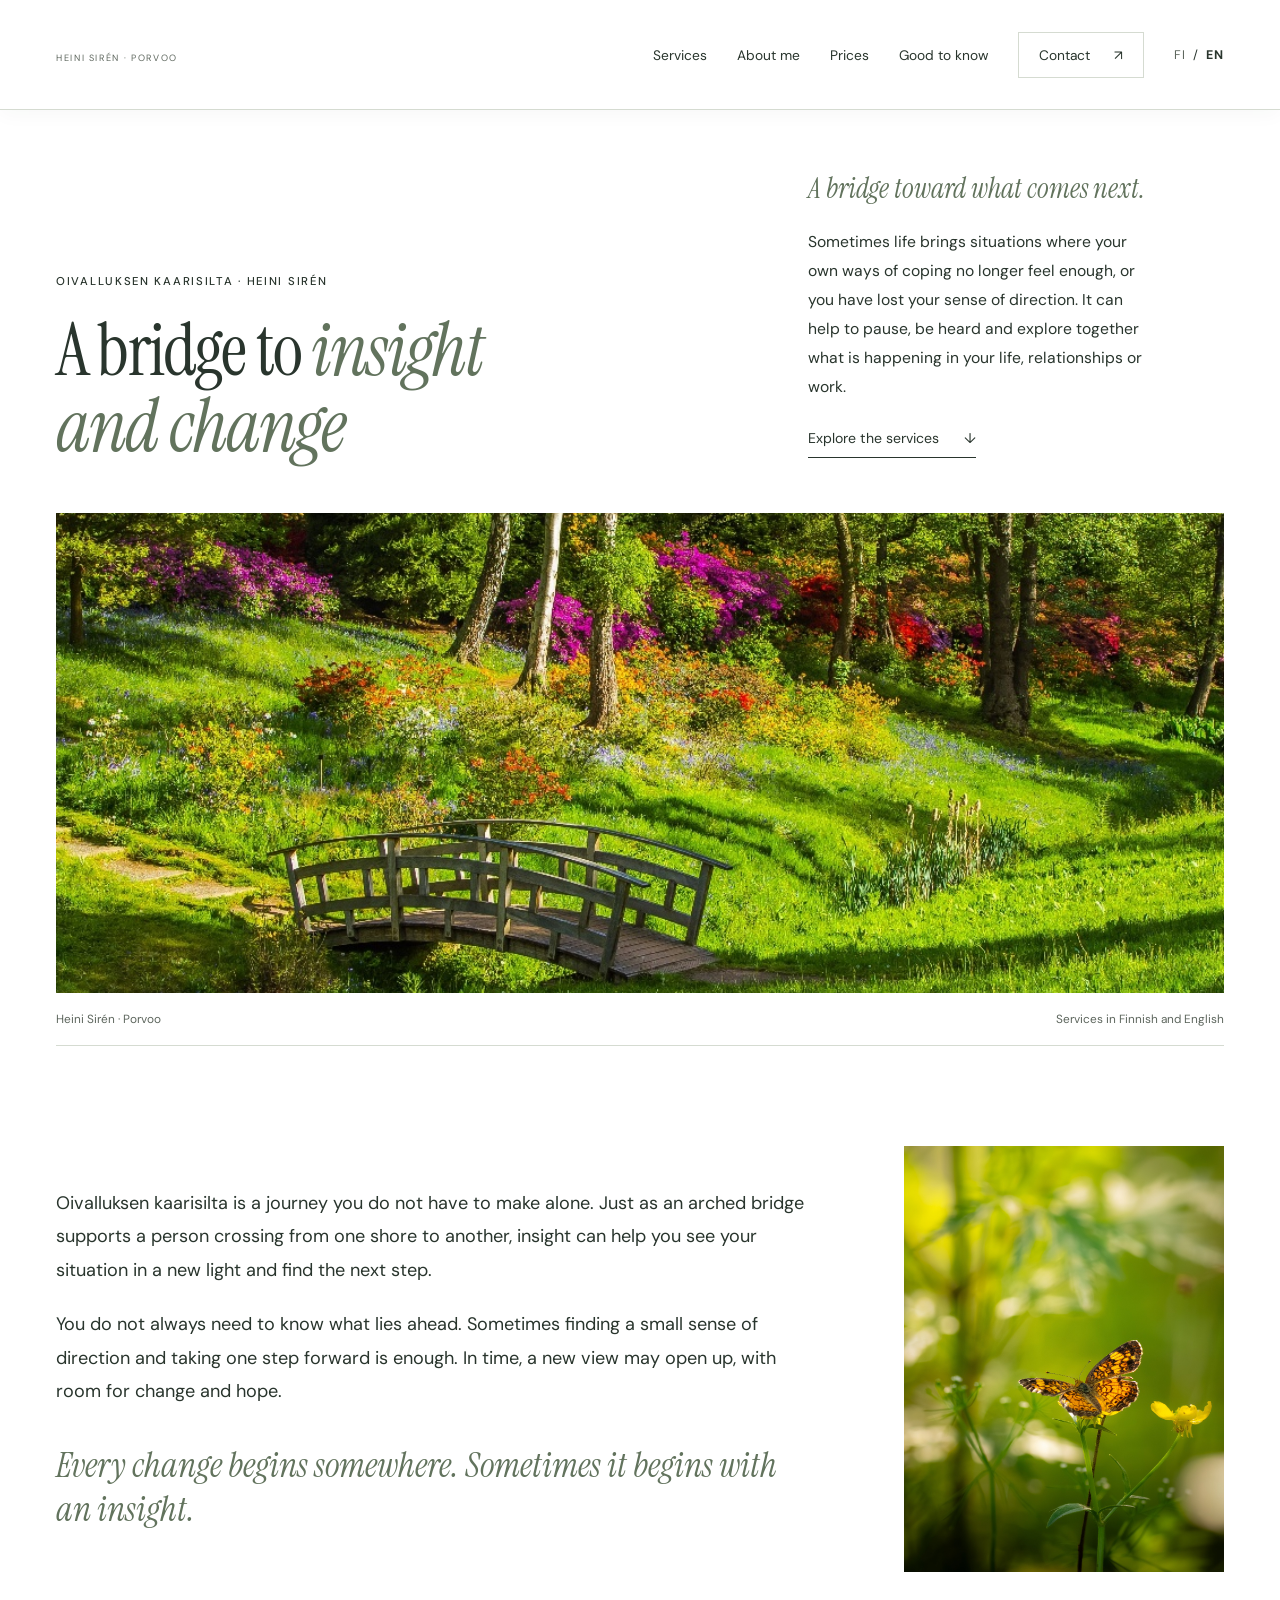
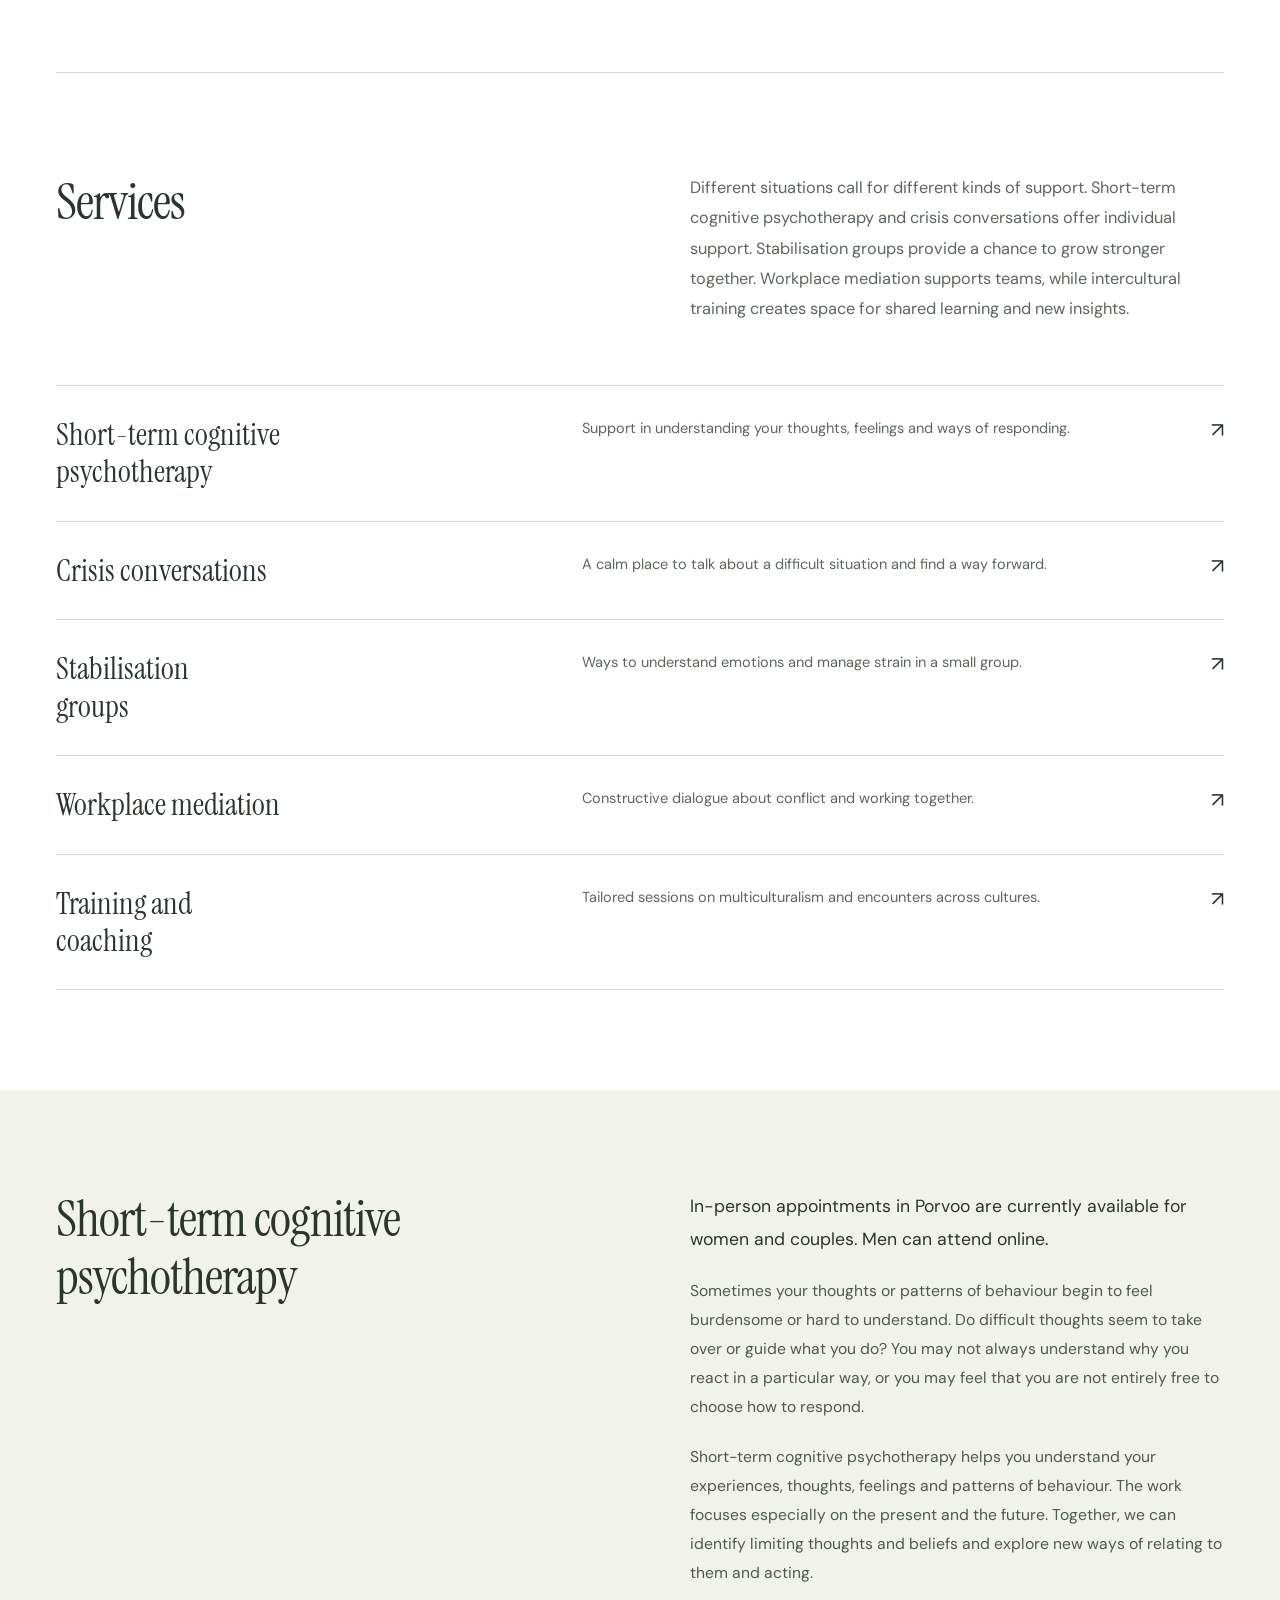
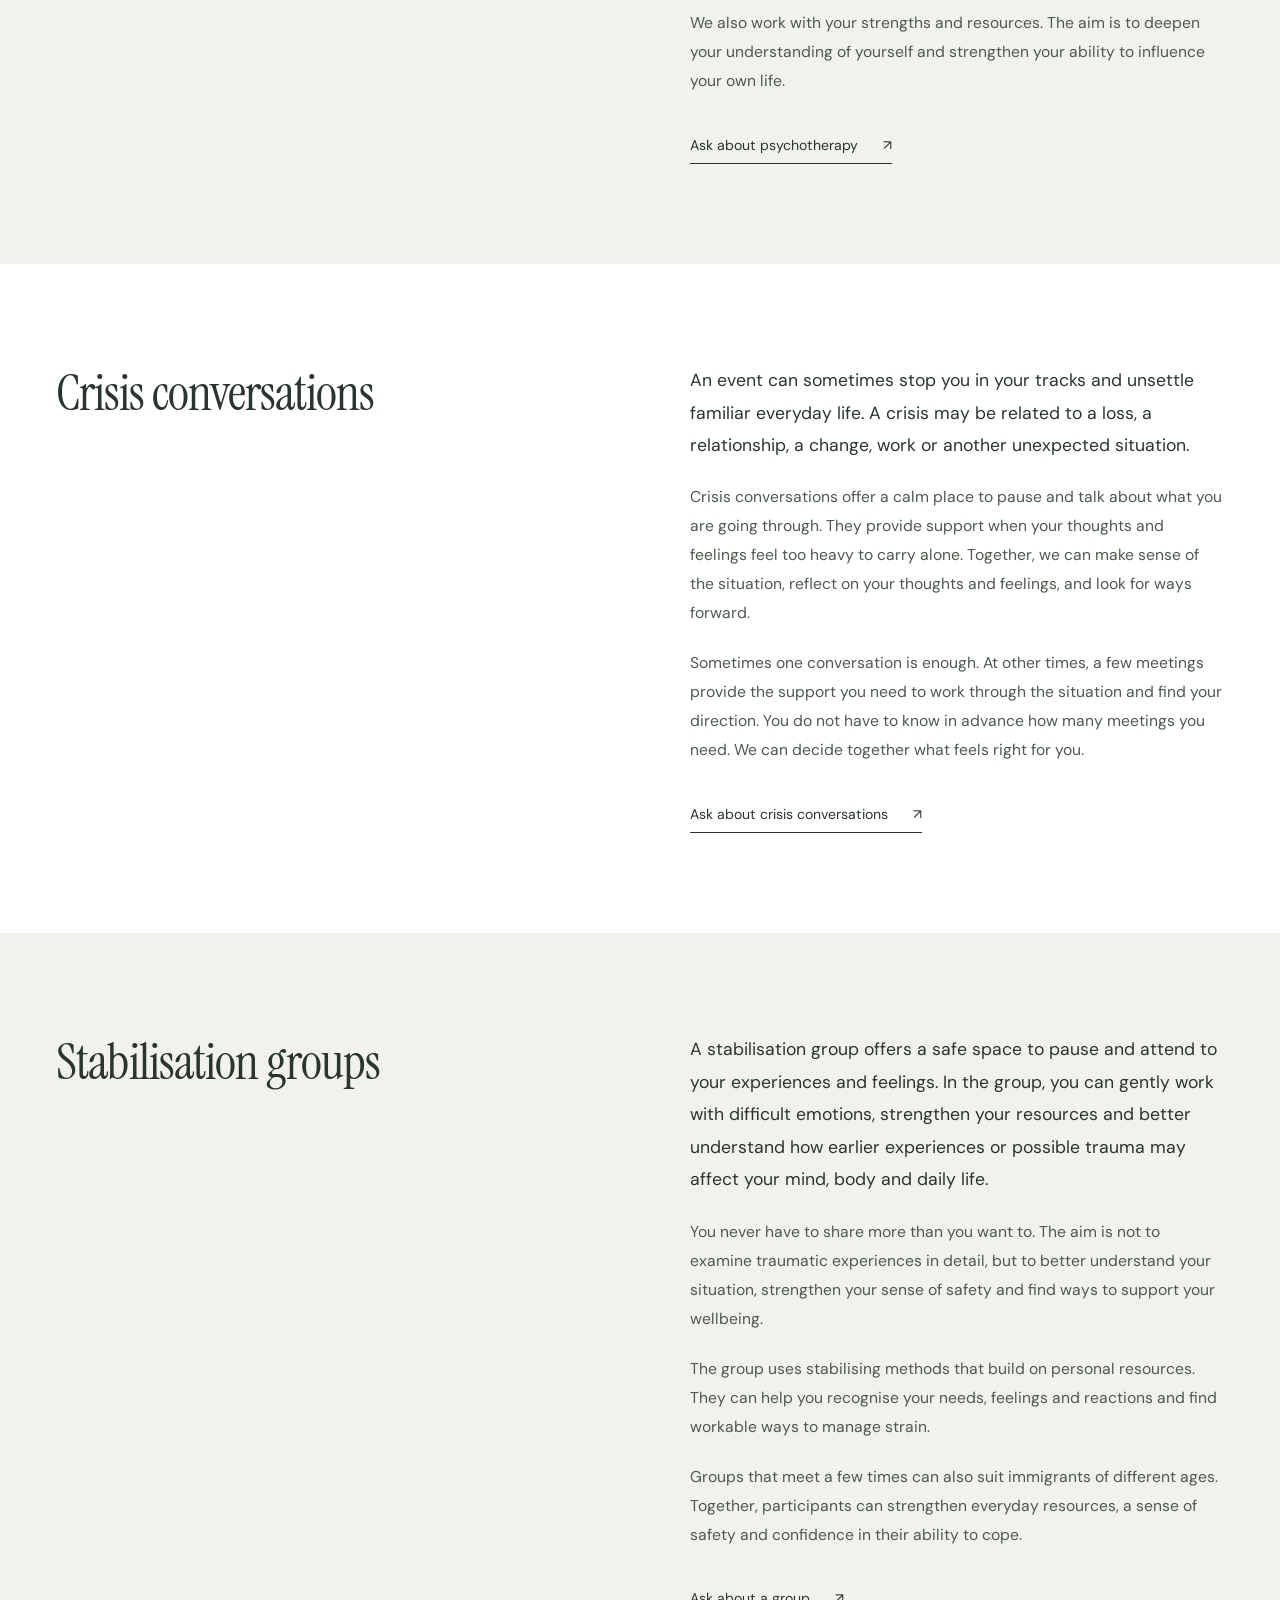
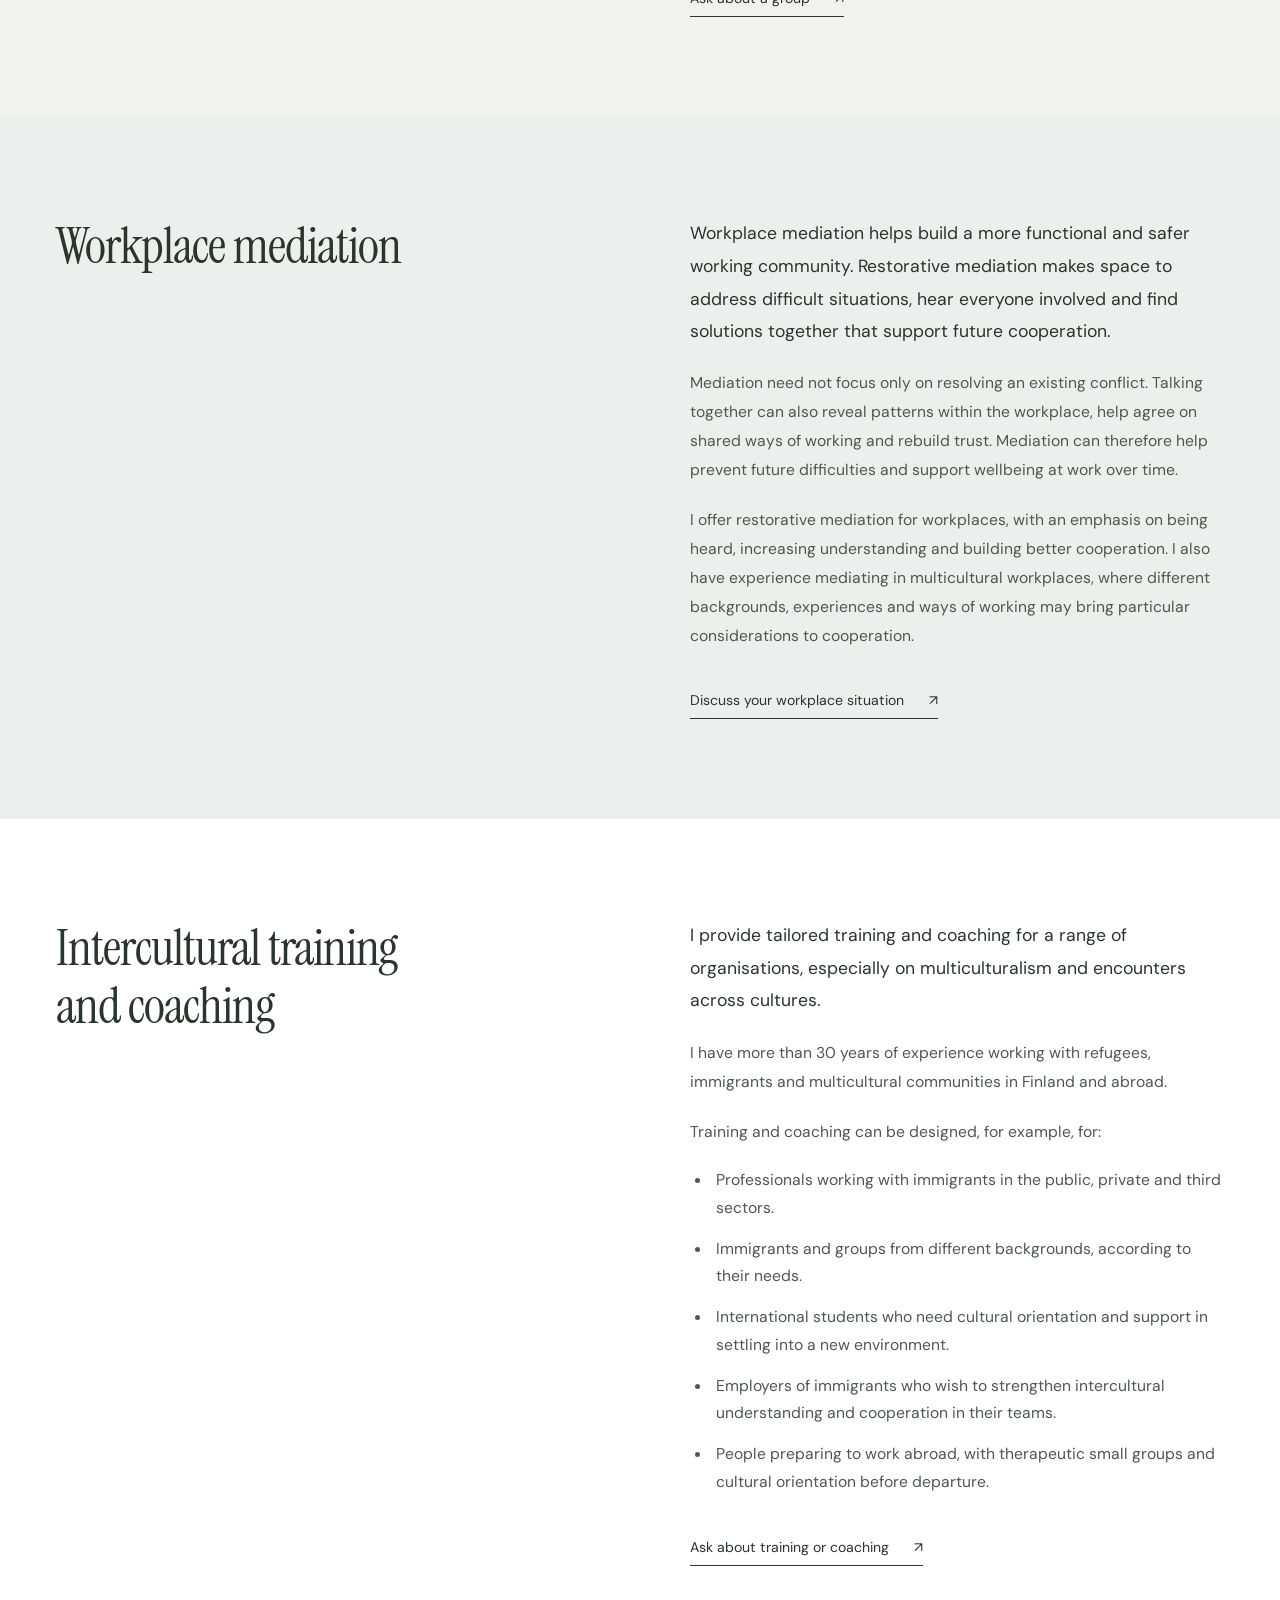
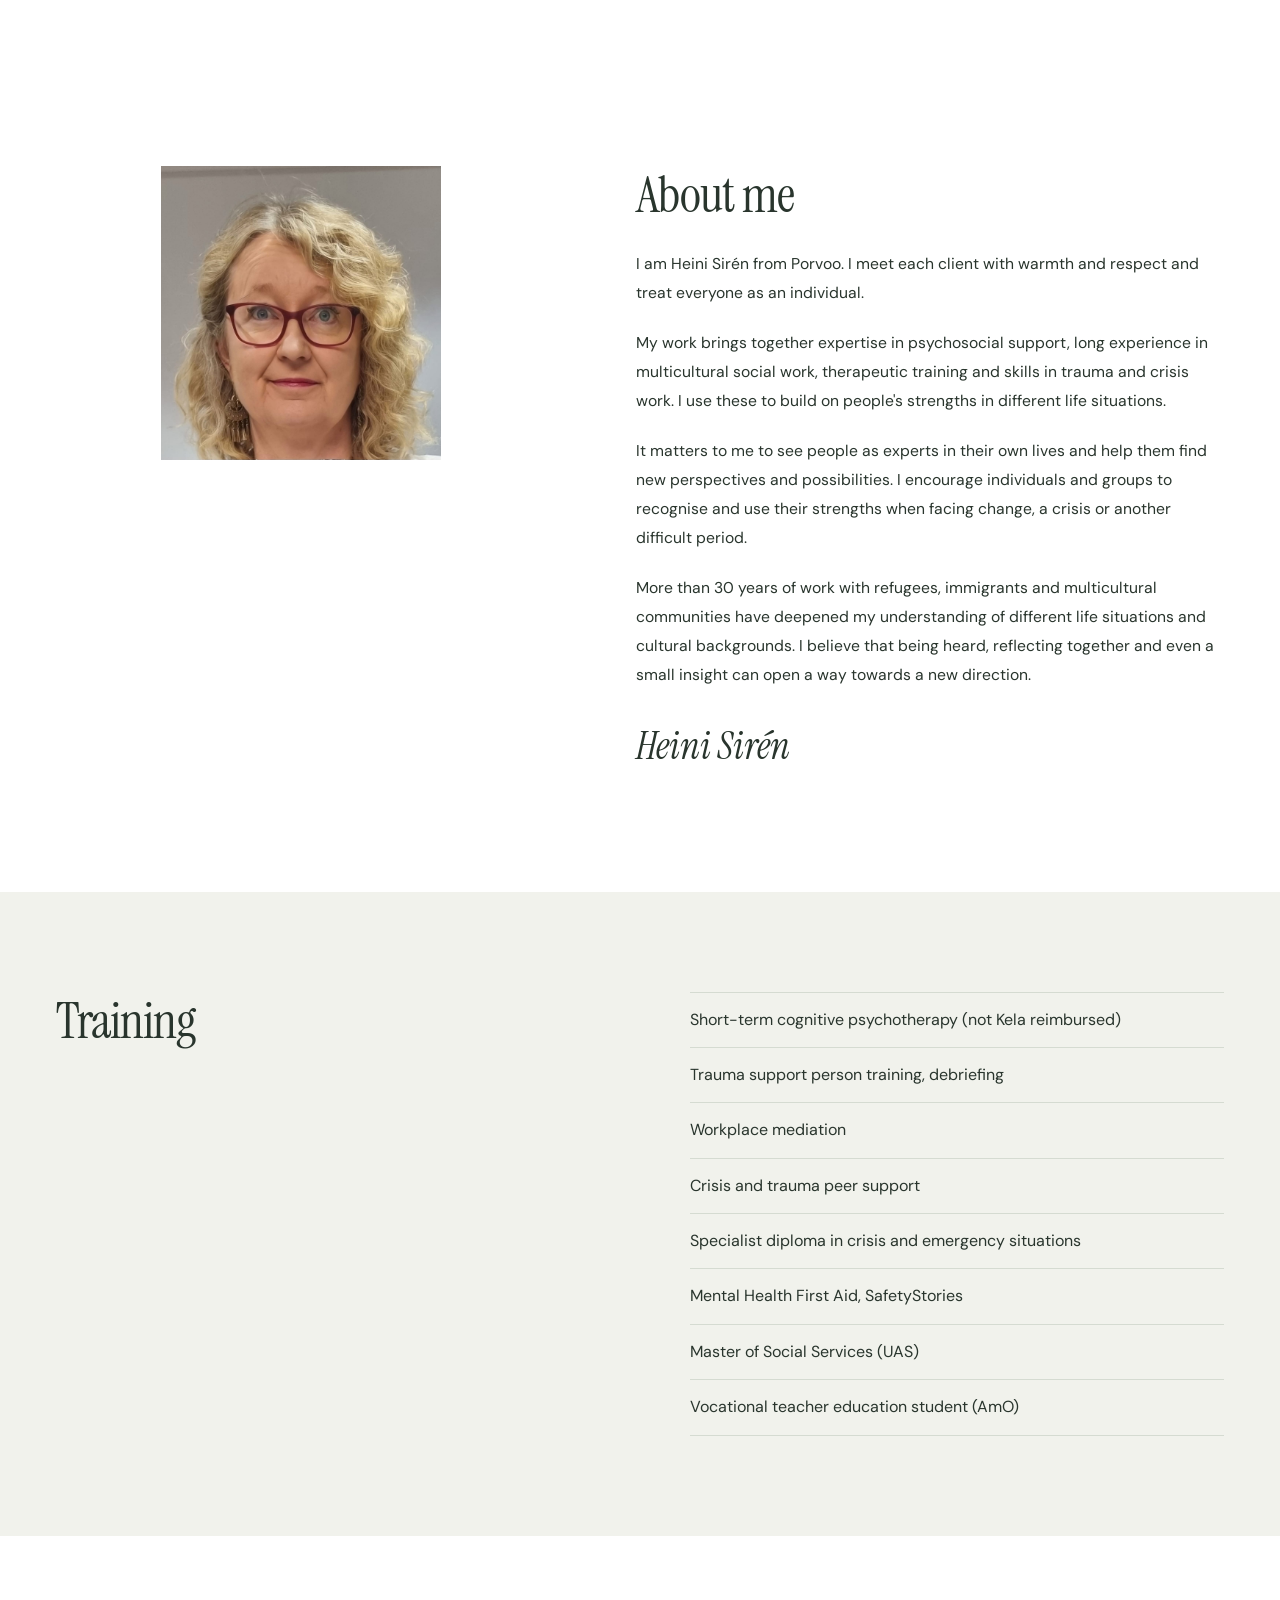
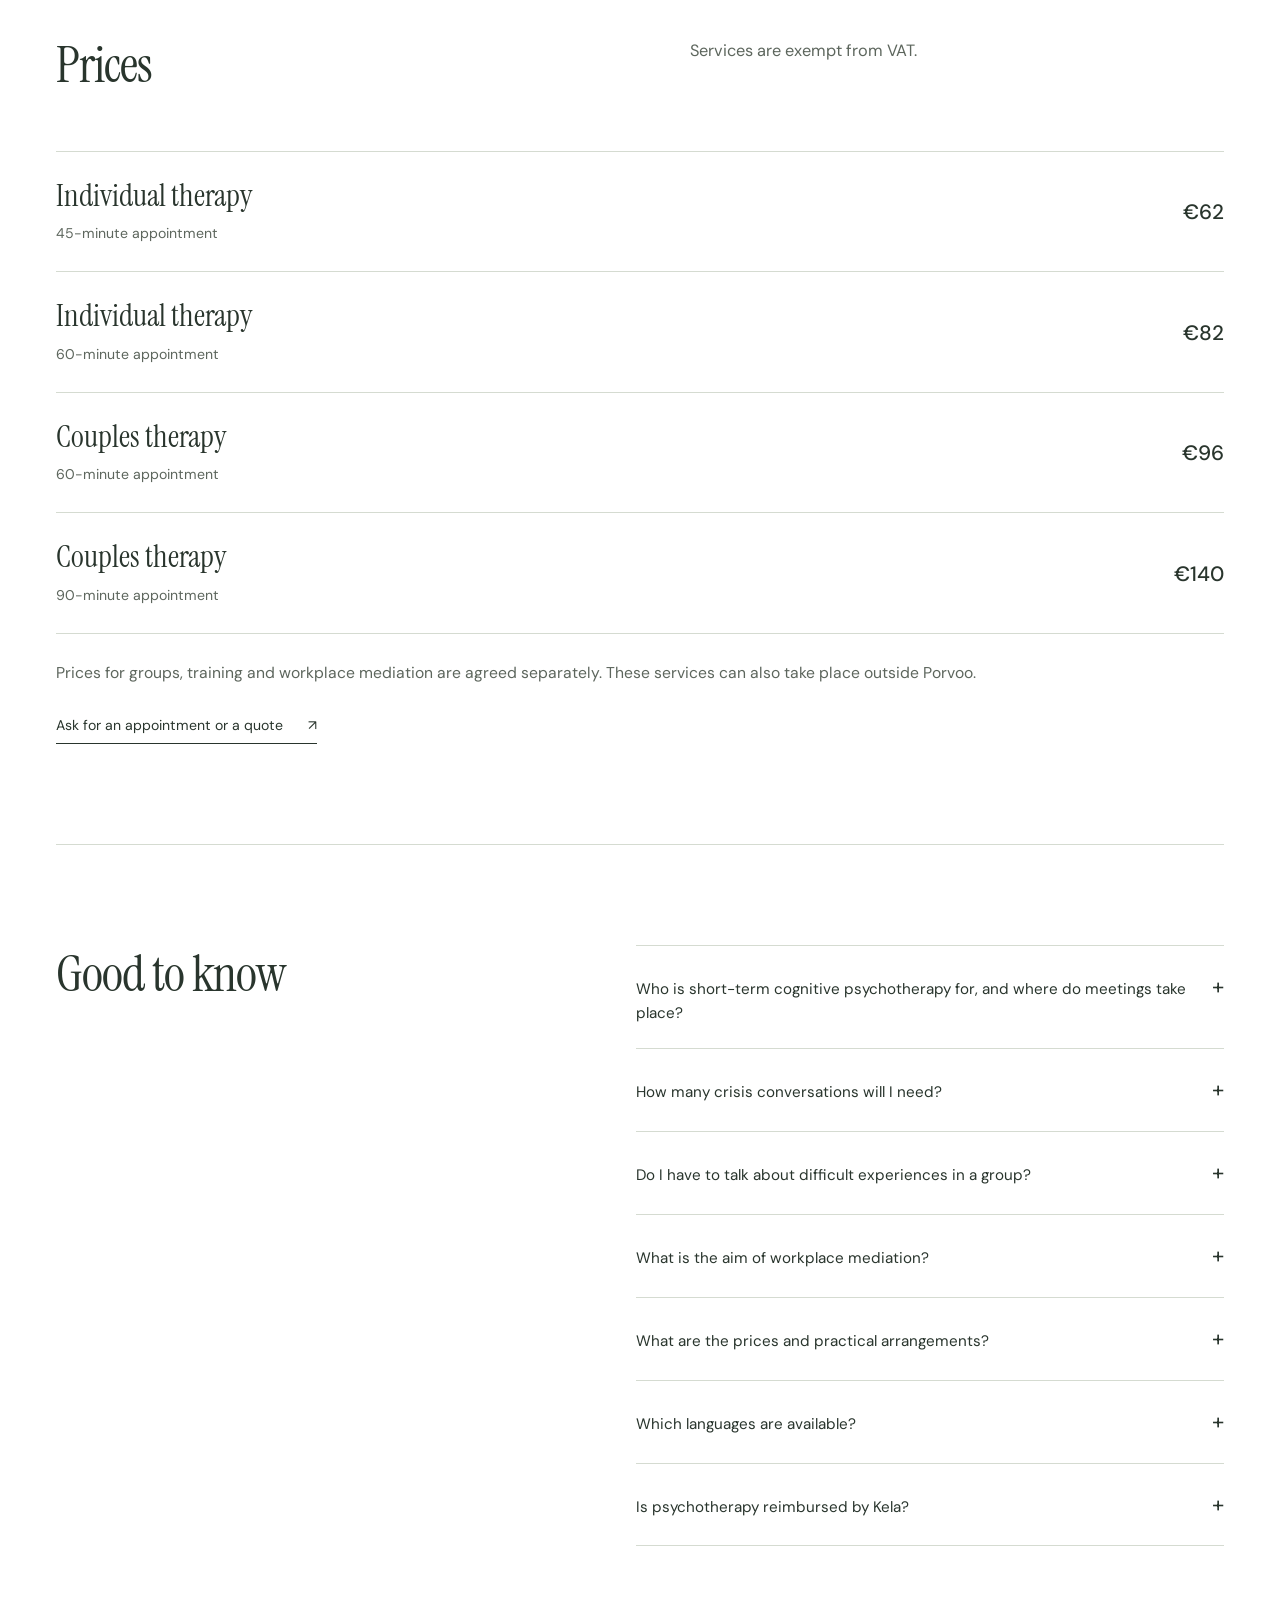
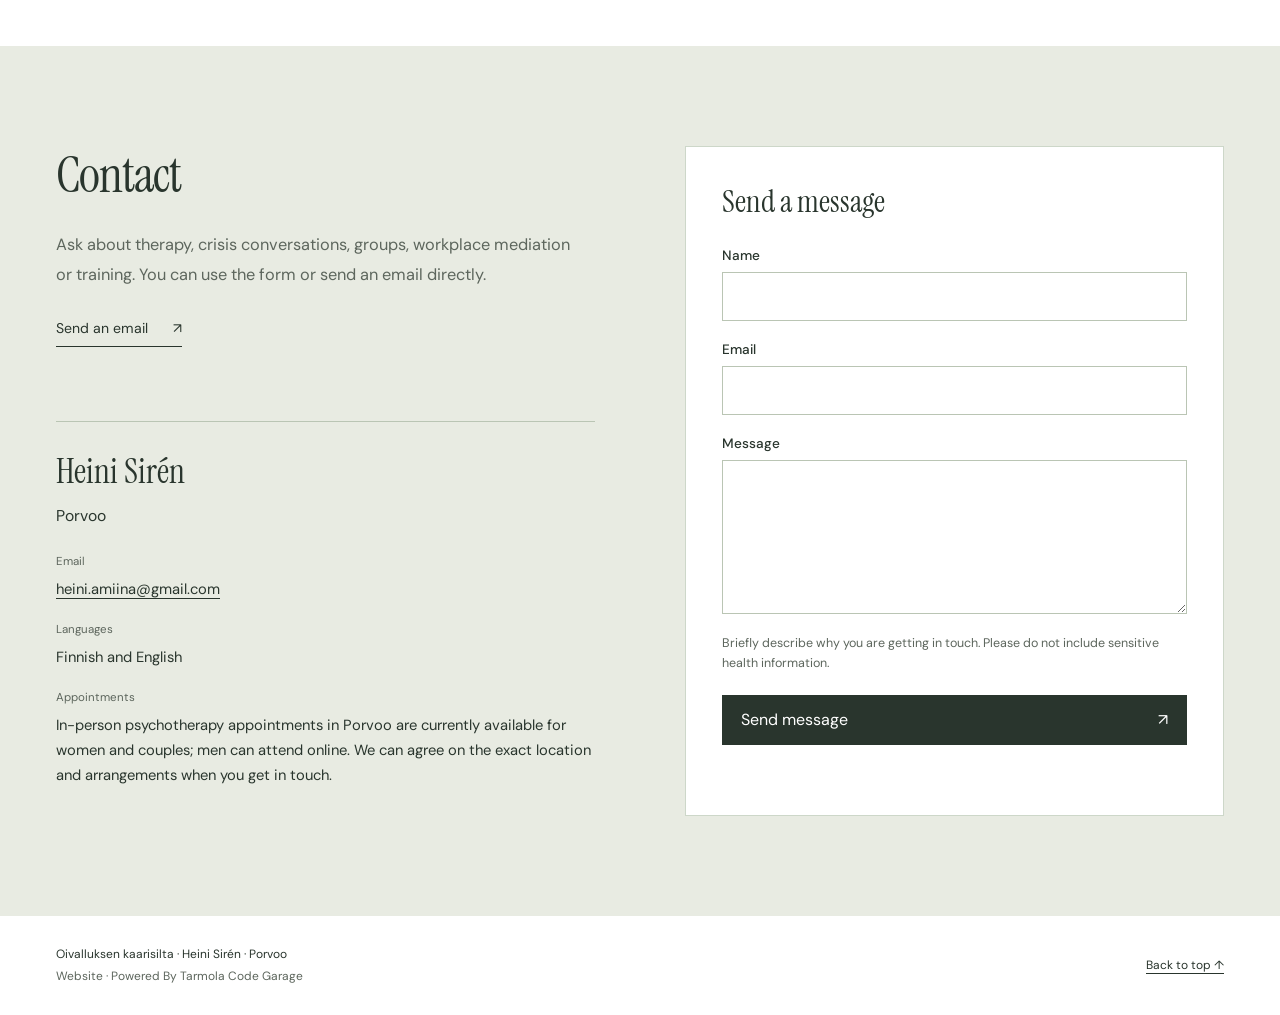
==== commit 32850901: "Julkaise Heinin sivun kuvat ja toimiva lomake" ====
--- a/en/index.html
+++ b/en/index.html
@@ -6,11 +6,11 @@
   <meta name="robots" content="noindex, nofollow">
   <meta name="theme-color" content="#f8f8f3">
   <meta name="description" content="Heini Sirén offers short-term cognitive psychotherapy, crisis conversations, stabilisation groups, workplace mediation and intercultural training in Porvoo and online.">
-  <link rel="alternate" hreflang="fi" href="https://kaarisilta.oivallus.fi/">
-  <link rel="alternate" hreflang="en" href="https://kaarisilta.oivallus.fi/en/">
+  <link rel="alternate" hreflang="fi" href="https://heini.onrender.com/">
+  <link rel="alternate" hreflang="en" href="https://heini.onrender.com/en/">
   <title>Oivalluksen kaarisilta | Heini Sirén</title>
-  <link rel="stylesheet" href="../tyyli.css?v=language-2">
-  <script src="../heini.js?v=language-1" defer></script>
+  <link rel="stylesheet" href="../tyyli.css?v=images-2">
+  <script src="../heini.js?v=contact-1" defer></script>
 </head>
 <body>
   <a class="skip" href="#sisalto">Skip to content</a>
@@ -46,10 +46,13 @@
     </section>
 
     <section class="section wrap opening-story" aria-label="Oivalluksen kaarisilta">
-      <div class="story-copy">
-        <p>Oivalluksen kaarisilta is a journey you do not have to make alone. Just as an arched bridge supports a person crossing from one shore to another, insight can help you see your situation in a new light and find the next step.</p>
-        <p>You do not always need to know what lies ahead. Sometimes finding a small sense of direction and taking one step forward is enough. In time, a new view may open up, with room for change and hope.</p>
-        <p class="story-ending">Every change begins somewhere. Sometimes it begins with an insight.</p>
+      <div class="story-grid">
+        <div class="story-copy">
+          <p>Oivalluksen kaarisilta is a journey you do not have to make alone. Just as an arched bridge supports a person crossing from one shore to another, insight can help you see your situation in a new light and find the next step.</p>
+          <p>You do not always need to know what lies ahead. Sometimes finding a small sense of direction and taking one step forward is enough. In time, a new view may open up, with room for change and hope.</p>
+          <p class="story-ending">Every change begins somewhere. Sometimes it begins with an insight.</p>
+        </div>
+        <figure class="story-image"><img src="../perhonen.jpg" alt="A colourful butterfly among flowers" width="1200" height="1600" loading="lazy"></figure>
       </div>
     </section>
 
@@ -138,7 +141,7 @@
 
     <section class="section wrap" id="tyoskentely" aria-labelledby="tyoskentely-otsikko">
       <div class="about-grid">
-        <figure class="room-image"><img src="../perhonen.jpg" alt="A colourful butterfly among flowers" width="1200" height="1600" loading="lazy"></figure>
+        <figure class="portrait-image"><img src="../HeiniOmakuva.jpg" alt="Heini Sirén" width="1524" height="1600" loading="lazy"></figure>
         <div><h2 id="tyoskentely-otsikko">About me</h2><p>I am Heini Sirén from Porvoo. I meet each client with warmth and respect and treat everyone as an individual.</p><p>My work brings together expertise in psychosocial support, long experience in multicultural social work, therapeutic training and skills in trauma and crisis work. I use these to build on people's strengths in different life situations.</p><p>It matters to me to see people as experts in their own lives and help them find new perspectives and possibilities. I encourage individuals and groups to recognise and use their strengths when facing change, a crisis or another difficult period.</p><p>More than 30 years of work with refugees, immigrants and multicultural communities have deepened my understanding of different life situations and cultural backgrounds. I believe that being heard, reflecting together and even a small insight can open a way towards a new direction.</p><p class="signature">Heini Sirén</p></div>
       </div>
     </section>
@@ -178,7 +181,7 @@
     <section class="contact section" id="yhteys" aria-labelledby="yhteys-otsikko">
       <div class="wrap contact-grid">
         <div class="contact-intro"><h2 id="yhteys-otsikko">Contact</h2><p class="lead">Ask about therapy, crisis conversations, groups, workplace mediation or training. You can use the form or send an email directly.</p><a class="text-link" href="mailto:heini.amiina@gmail.com">Send an email <span aria-hidden="true">↗</span></a></div>
-        <form class="contact-form" id="yhteydenottolomake" action="http://127.0.0.1:5000/contact" method="post" aria-label="Contact form">
+        <form class="contact-form" id="yhteydenottolomake" action="https://tcg-lomakeapi.onrender.com/contact" method="post" aria-label="Contact form">
           <h3>Send a message</h3>
           <div class="form-field"><label for="contact-name">Name</label><input id="contact-name" name="name" type="text" autocomplete="name" maxlength="120" required></div>
           <div class="form-field"><label for="contact-email">Email</label><input id="contact-email" name="email" type="email" autocomplete="email" maxlength="254" required></div>
@@ -192,6 +195,6 @@
       </div>
     </section>
   </main>
-  <footer class="site-footer wrap"><p>Oivalluksen kaarisilta · Heini Sirén · Porvoo<br><span>kaarisilta.oivallus.fi · Website · Powered By Tarmola Code Garage</span></p><a href="#sisalto">Back to top <span aria-hidden="true">↑</span></a></footer>
+  <footer class="site-footer wrap"><p>Oivalluksen kaarisilta · Heini Sirén · Porvoo<br><span>Website · Powered By Tarmola Code Garage</span></p><a href="#sisalto">Back to top <span aria-hidden="true">↑</span></a></footer>
 </body>
 </html>
--- a/tyyli.css
+++ b/tyyli.css
@@ -49,7 +49,10 @@
 .landscape img { height:480px; object-position:50% 75%; }
 .hero-caption { display:flex; justify-content:space-between; gap:20px; padding:18px 0; color:var(--muted); font-size:.74rem; border-bottom:1px solid var(--line); }
 .opening-story { padding-block:82px 100px; border-bottom:1px solid var(--line); }
-.story-copy { width:min(760px,100%); margin-inline:auto; }
+.story-grid { display:grid; grid-template-columns:minmax(0,1fr) minmax(220px,320px); align-items:center; gap:clamp(35px,5vw,70px); }
+.story-image { width:100%; justify-self:end; }
+.story-image img { height:auto; }
+.story-copy { max-width:760px; }
 .story-copy p { font-size:1.13rem; line-height:1.85; }
 .story-copy .story-ending { margin:36px 0 0; font:italic clamp(1.8rem,2.7vw,2.5rem)/1.25 var(--serif); color:#62735d; }
 .section { padding-block:100px; }
@@ -72,7 +75,8 @@
 .audience-list li { padding-left:.3rem; margin-bottom:.85rem; font-size:.98rem; line-height:1.75; }
 .prose .text-link { margin-top:12px; }
 .about-grid { display:grid; grid-template-columns:1fr 1.2fr; align-items:center; gap:90px; }
-.room-image img { height:500px; }
+.portrait-image { width:min(100%,280px); justify-self:center; align-self:start; }
+.portrait-image img { height:auto; }
 .signature { font:italic 2.4rem var(--serif); margin-top:32px; }
 .faq-section { display:grid; grid-template-columns:1fr 1.2fr; gap:90px; border-top:1px solid var(--line); }
 .faq-list { border-top:1px solid var(--line); }
@@ -131,6 +135,8 @@
   .hero-intro { max-width:520px; }
   .landscape img { height:310px; object-position:35% 75%; }
   .opening-story { padding-block:65px; }
+  .story-grid { grid-template-columns:1fr; gap:30px; }
+  .story-image { width:min(62%,230px); }
   .story-copy p { font-size:1rem; }
   .section { padding-block:65px; }
   .section-heading,.detail-grid,.about-grid,.faq-section,.contact-grid { grid-template-columns:1fr; gap:25px; }
@@ -138,8 +144,7 @@
   .service-row { grid-template-columns:1fr 24px; gap:15px; }
   .service-row p { grid-column:1; }
   .row-arrow { grid-column:2; grid-row:1; }
-  .room-image { max-width:520px; }
-  .room-image img { height:370px; }
+  .portrait-image { width:min(70%,240px); }
   .contact-form,.contact-details { grid-column:1; grid-row:auto; }
   .contact-form { padding:26px 20px; }
   .contact-details { padding-top:30px; }
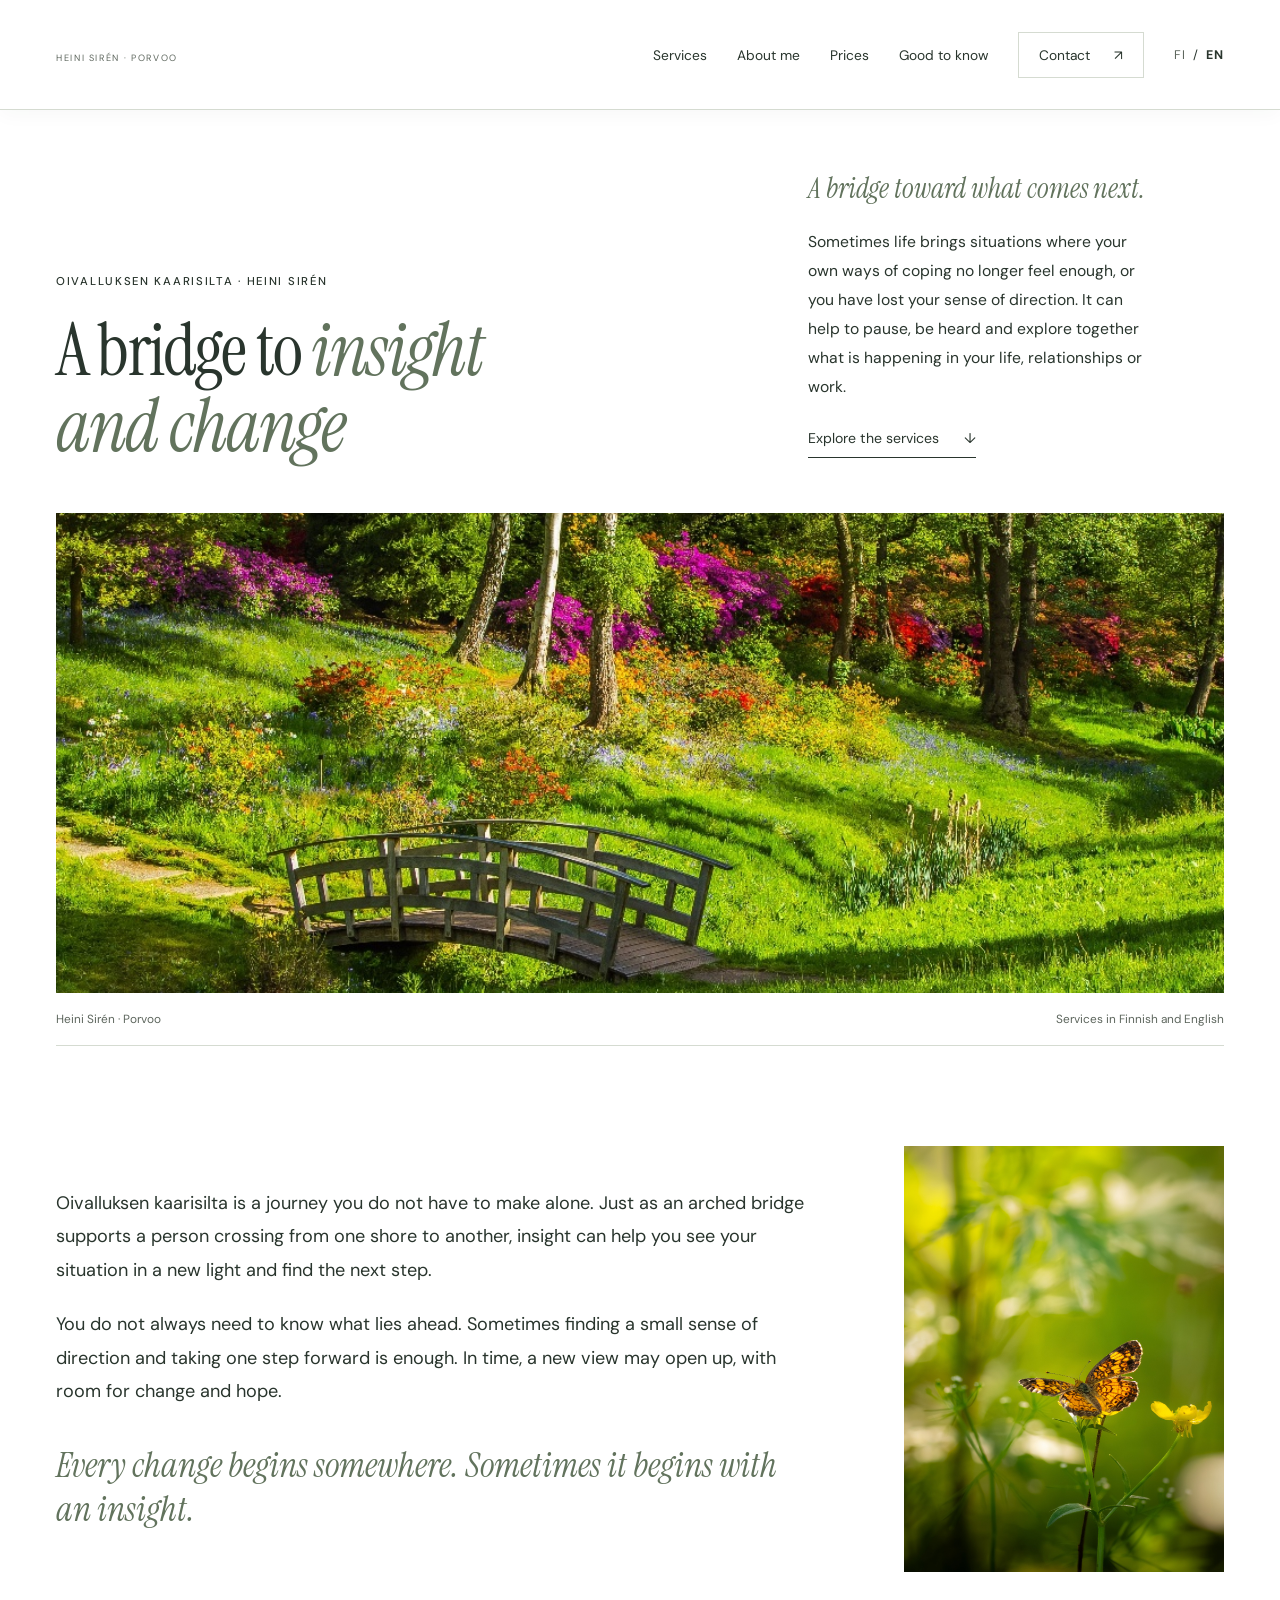
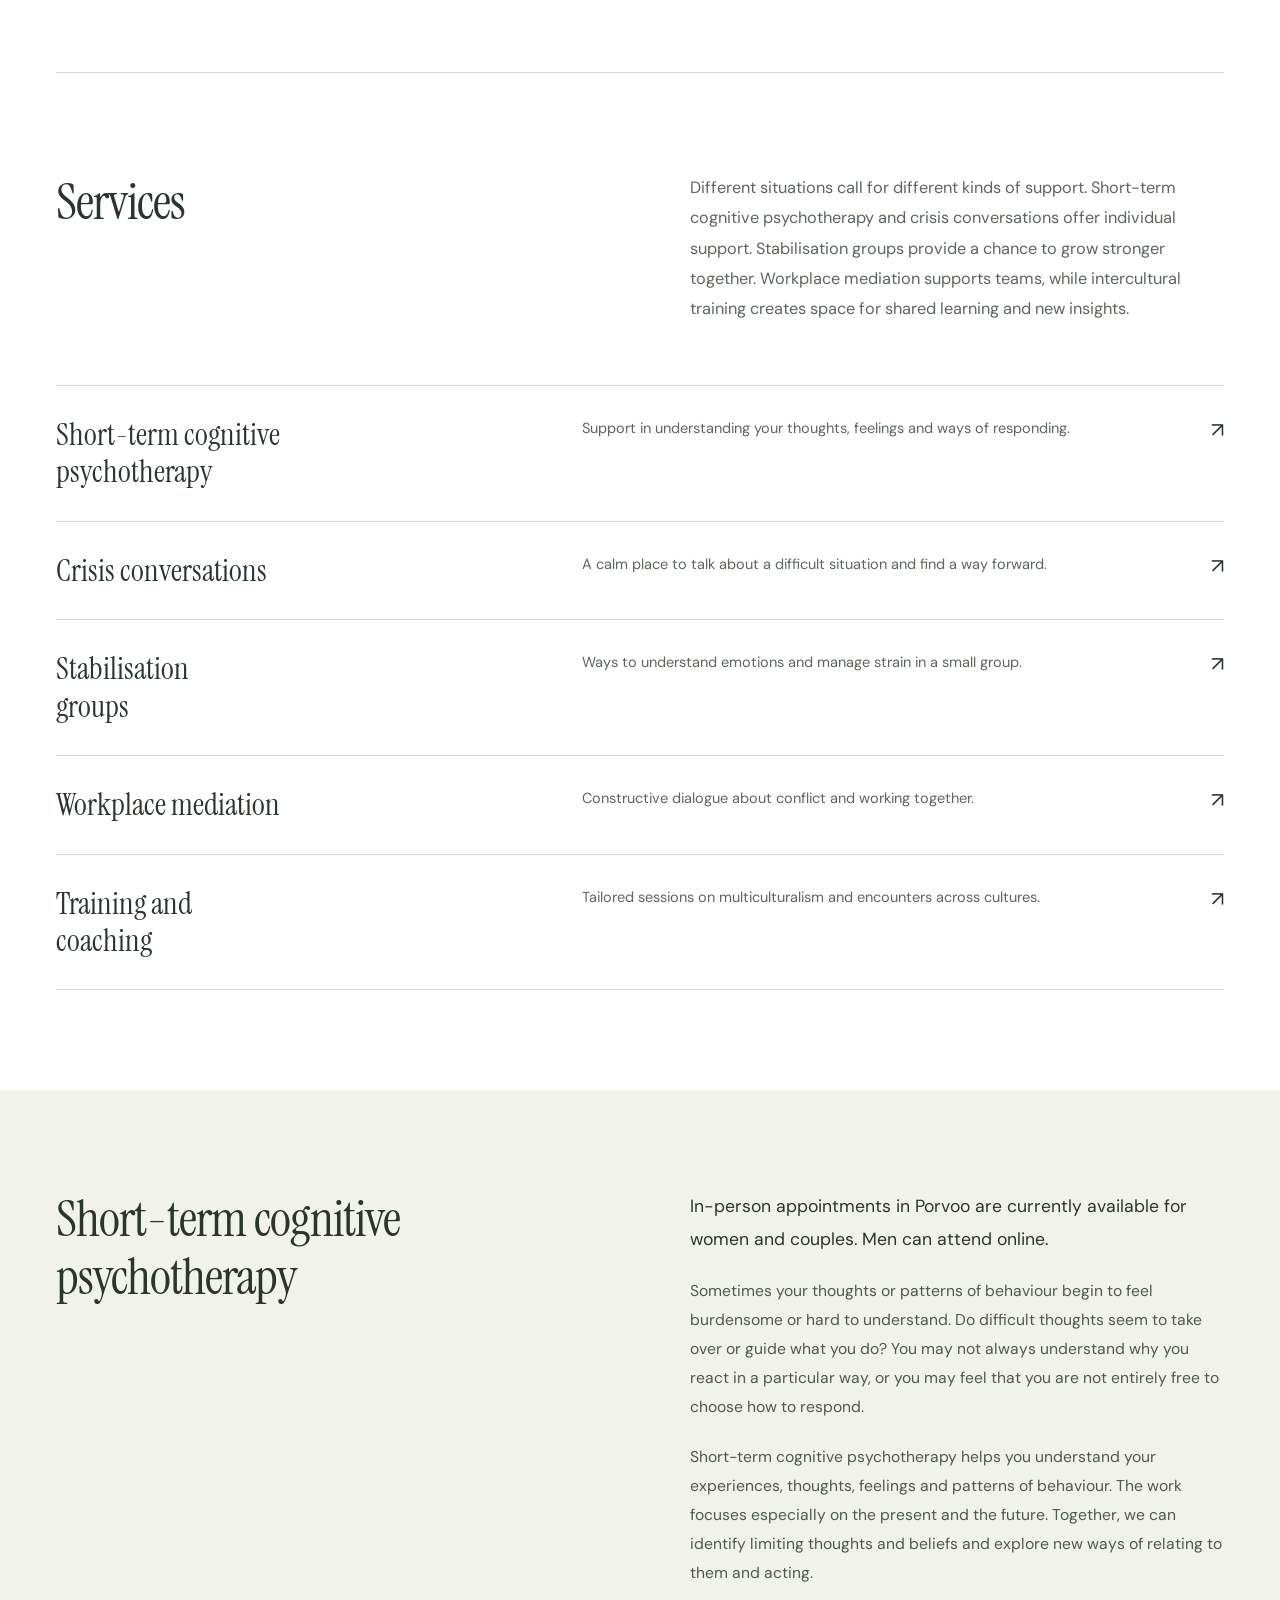
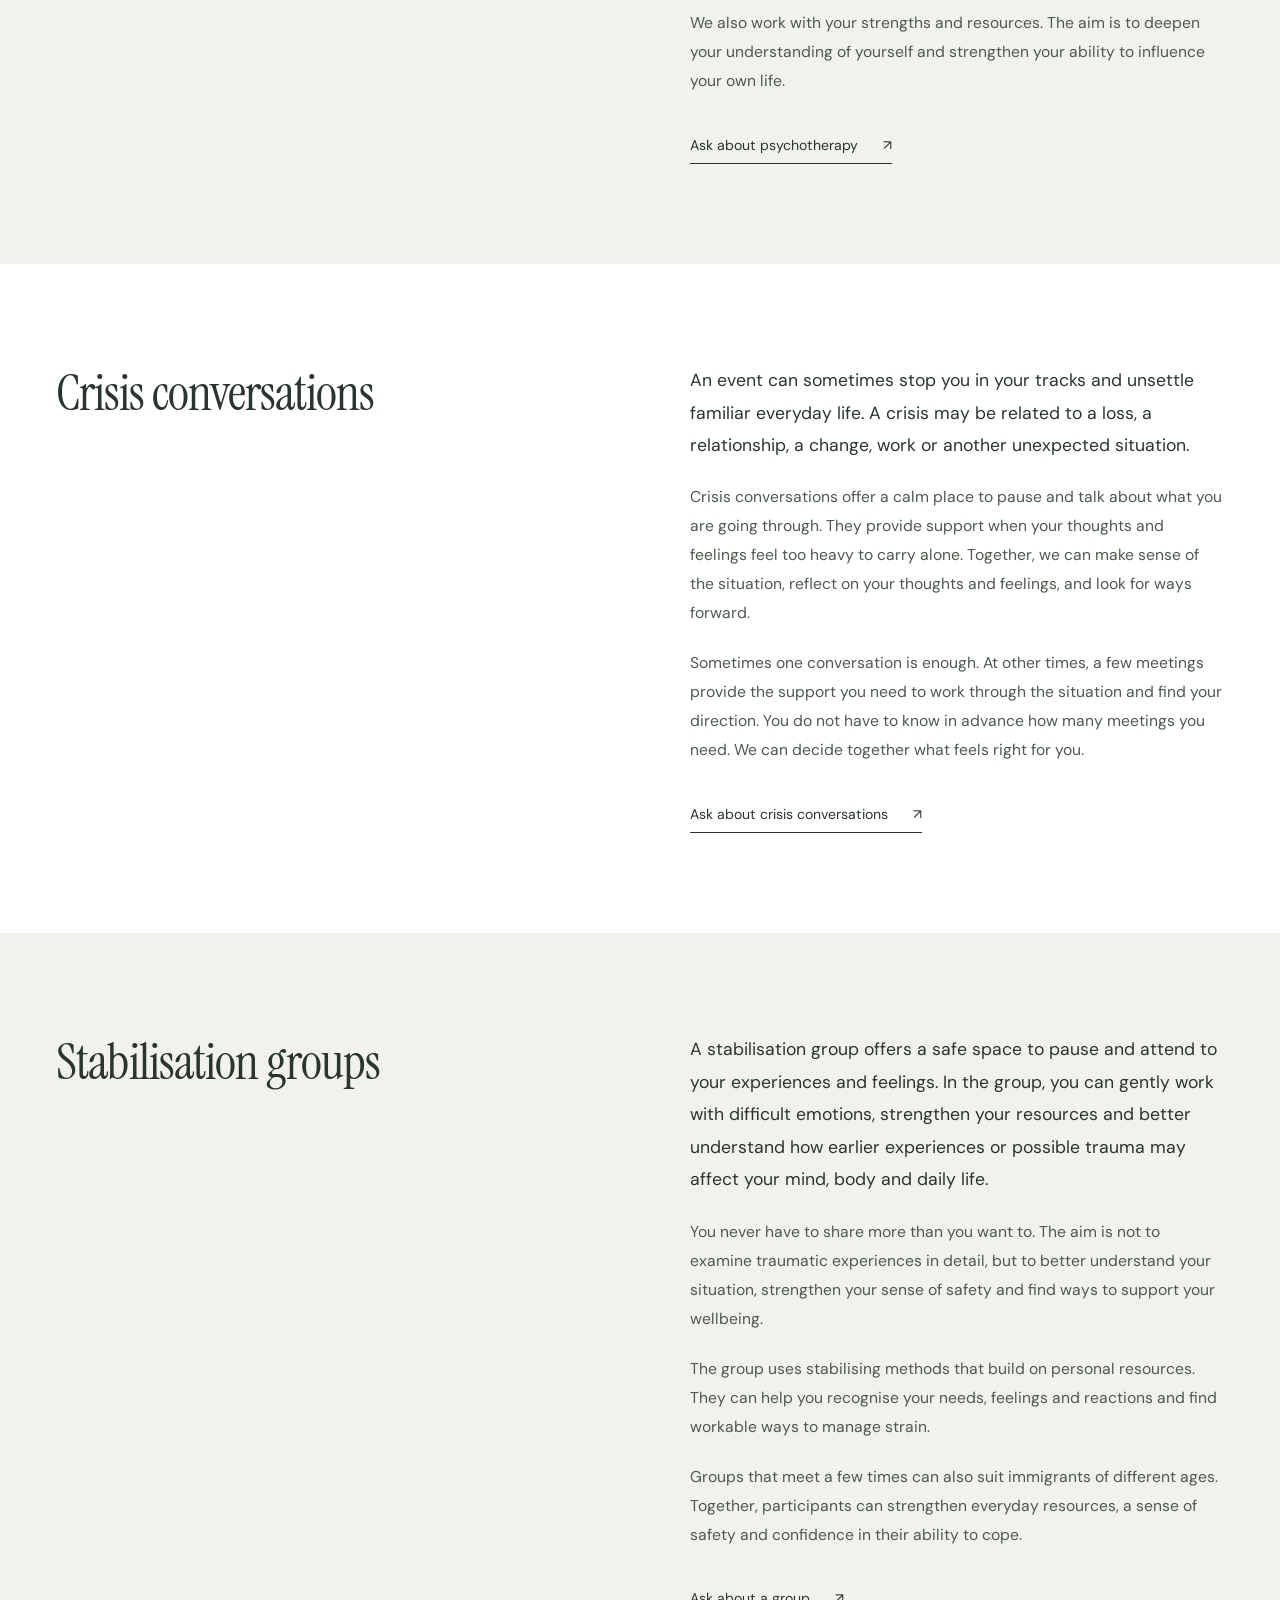
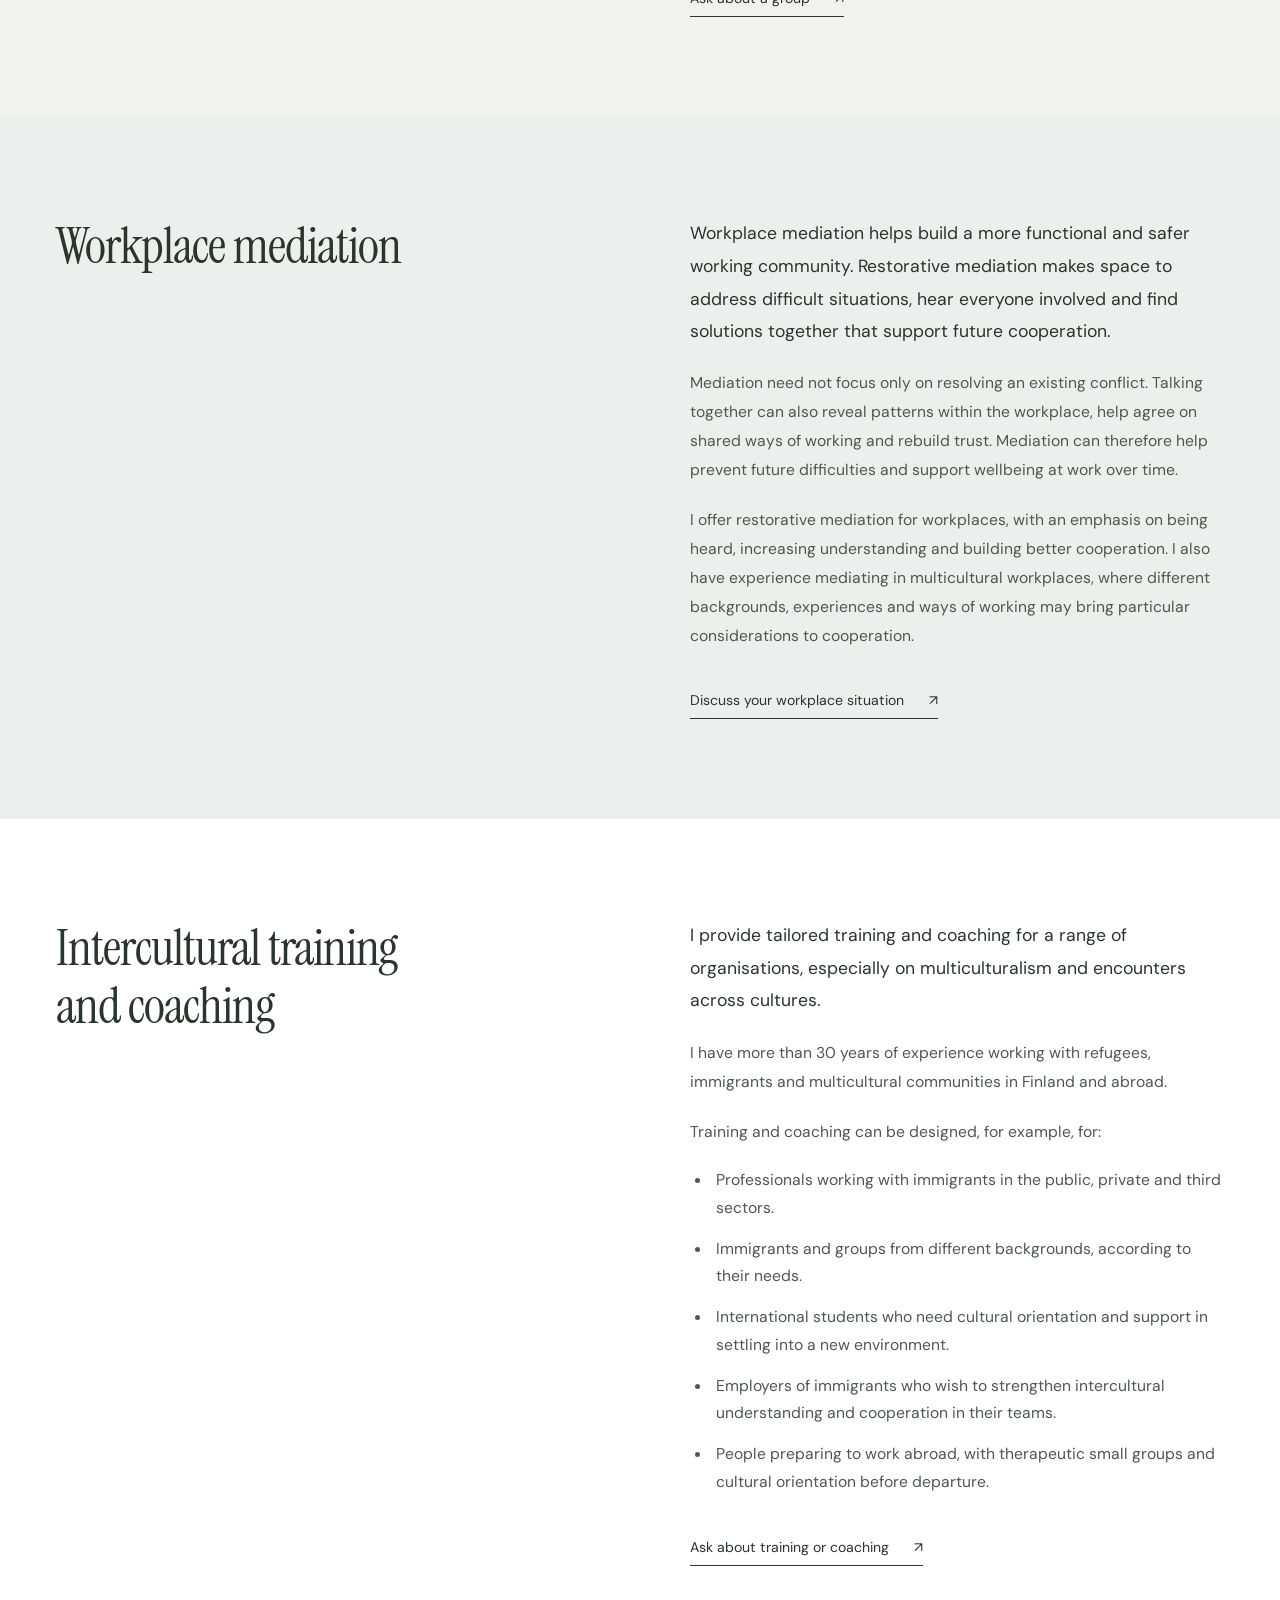
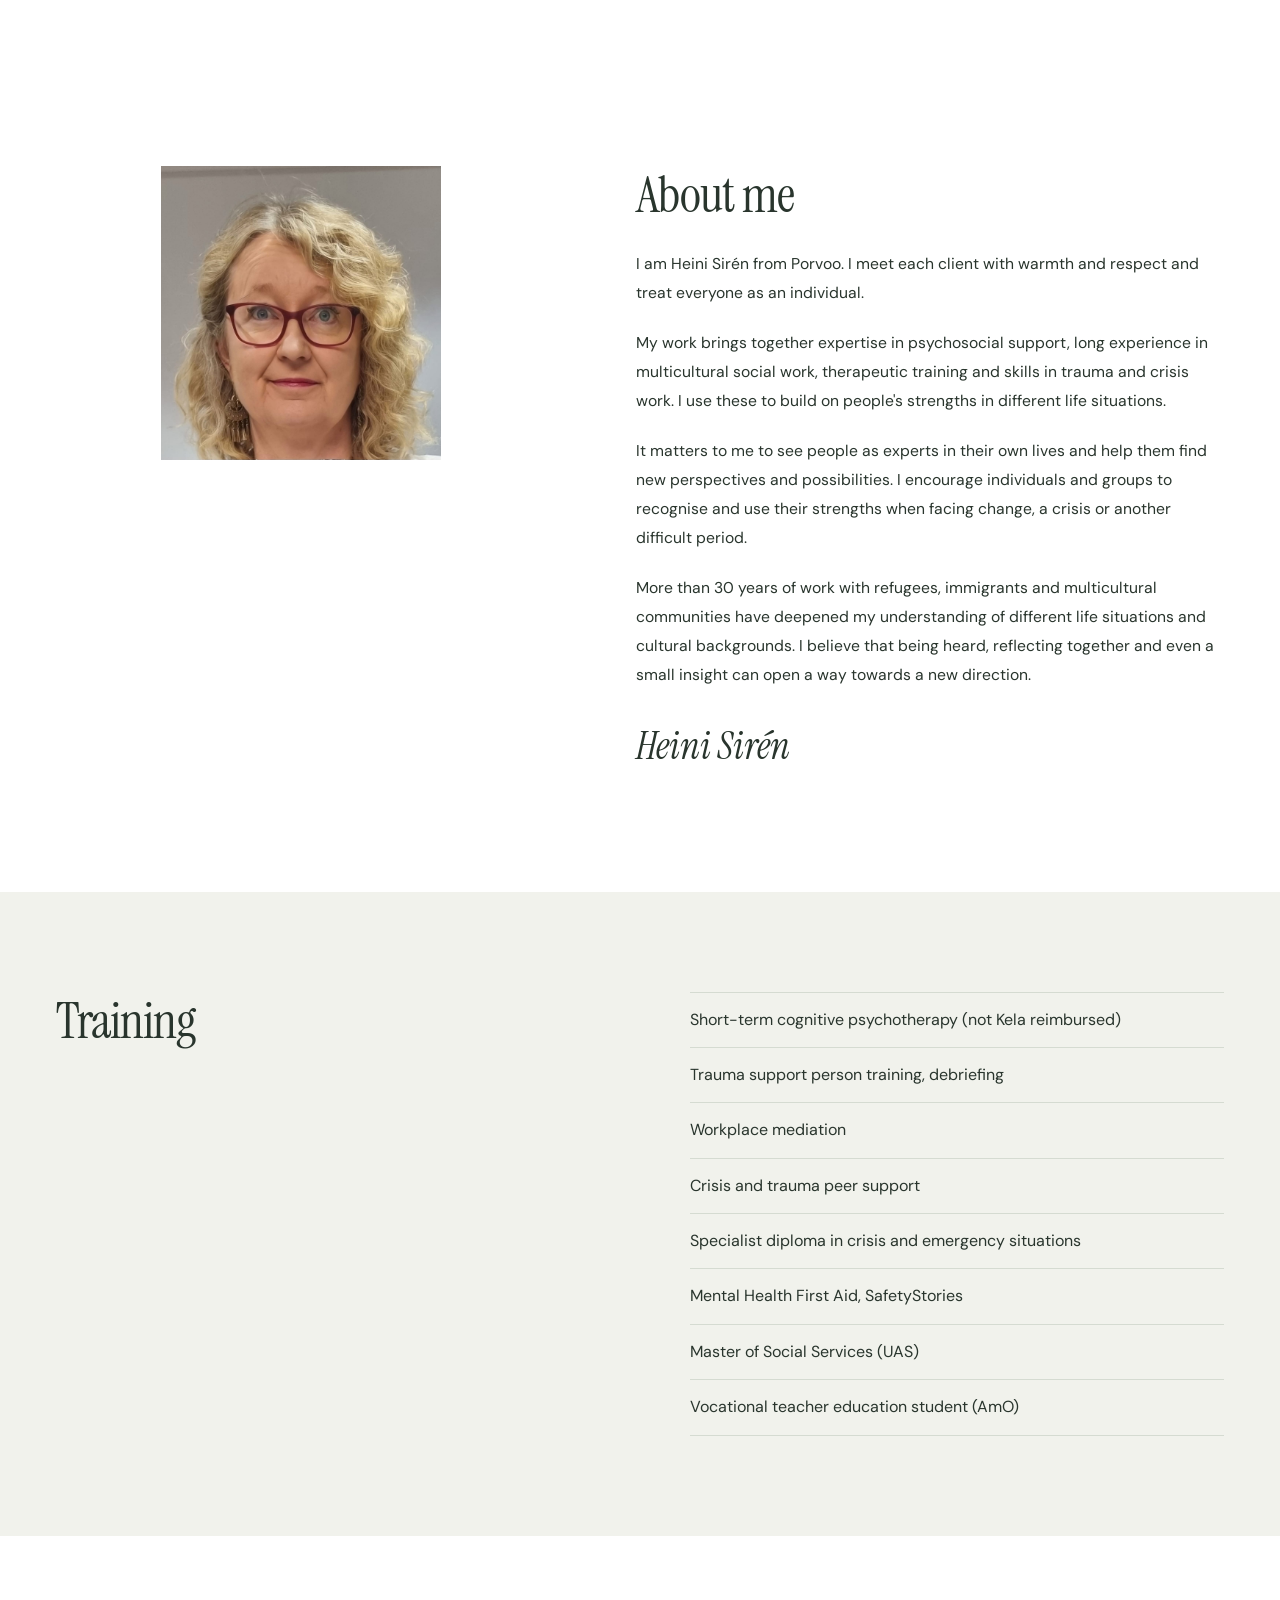
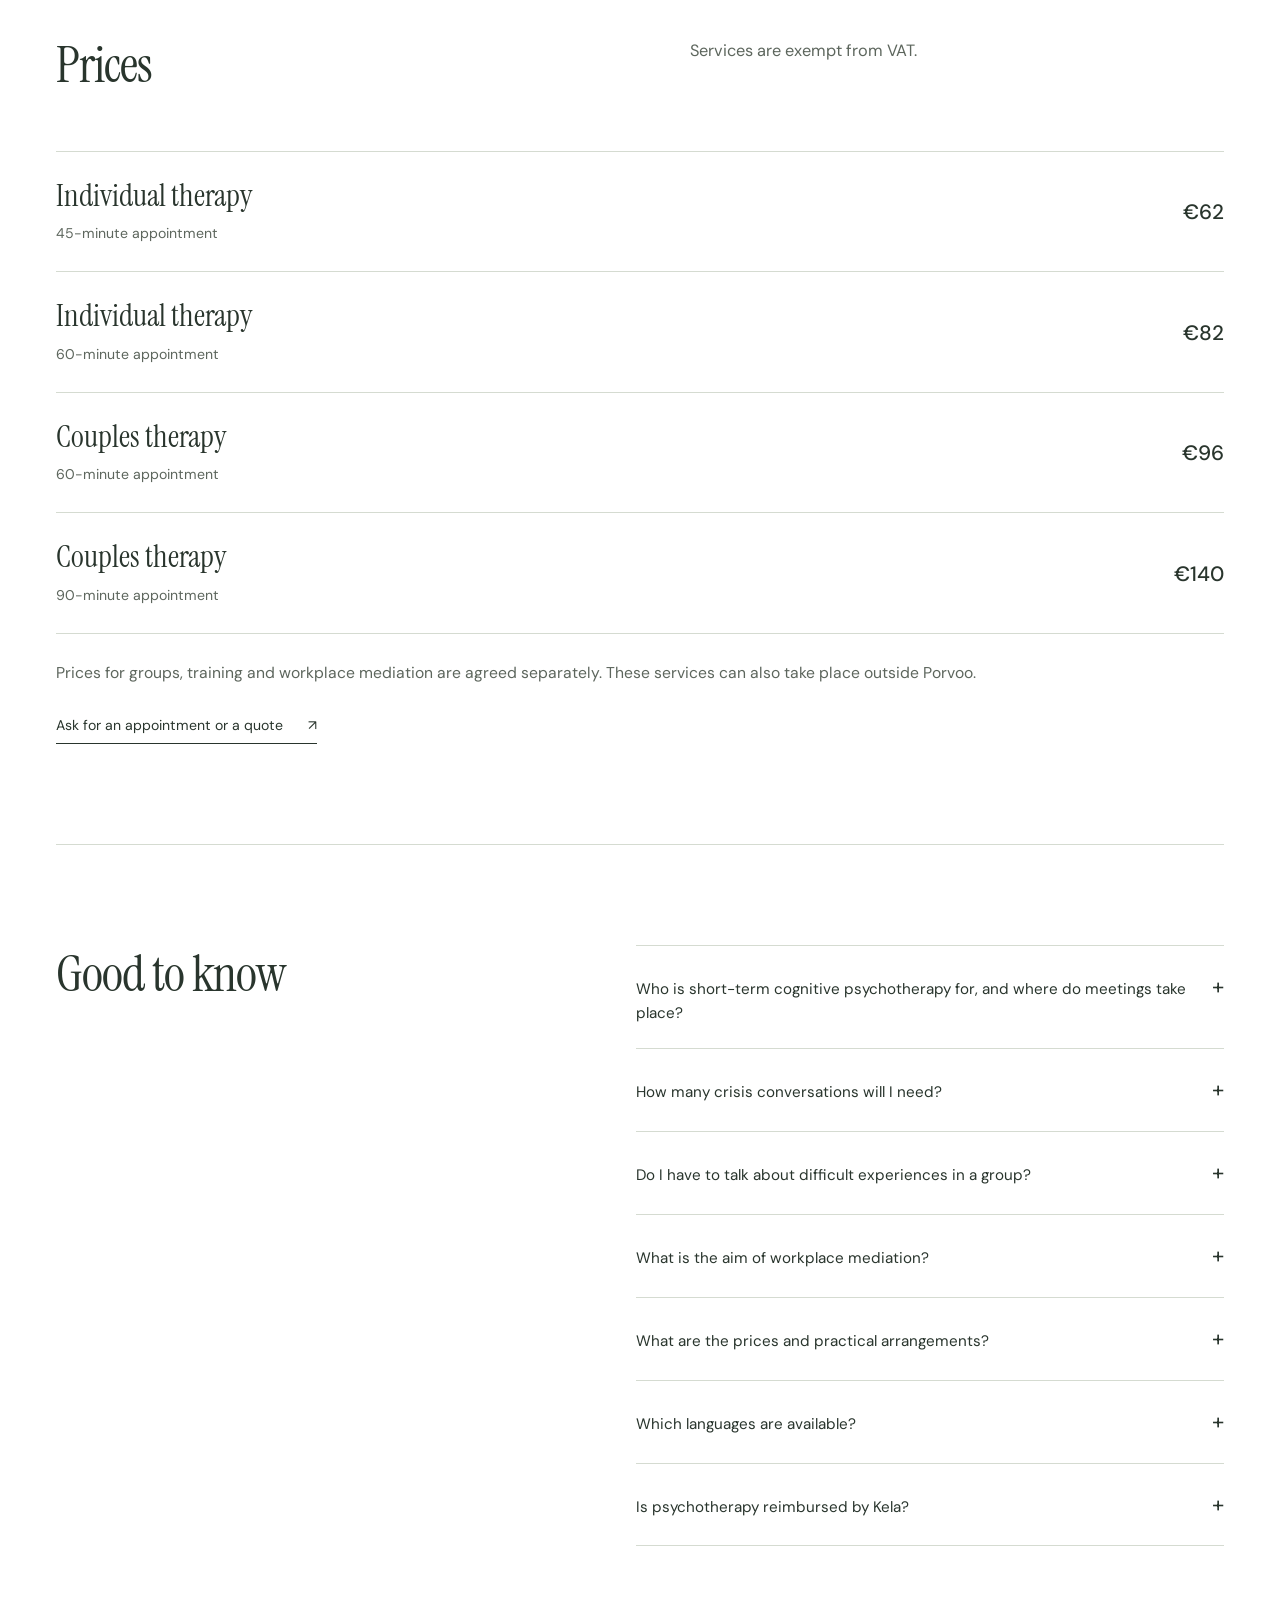
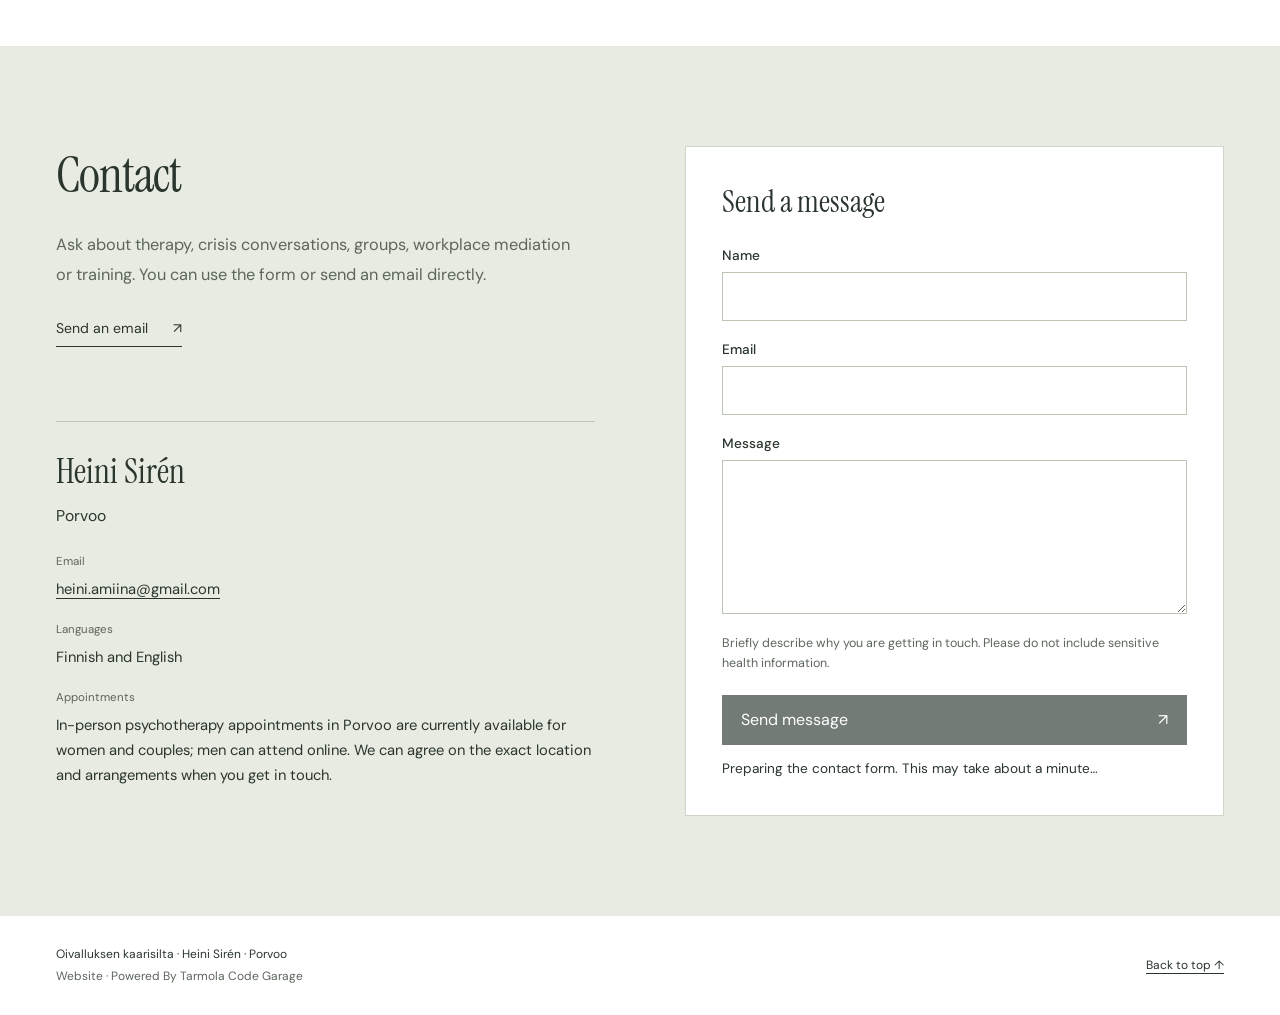
==== commit 3a365ca5: "Herätä lomake-API sivun avautuessa" ====
--- a/en/index.html
+++ b/en/index.html
@@ -9,8 +9,8 @@
   <link rel="alternate" hreflang="fi" href="https://heini.onrender.com/">
   <link rel="alternate" hreflang="en" href="https://heini.onrender.com/en/">
   <title>Oivalluksen kaarisilta | Heini Sirén</title>
-  <link rel="stylesheet" href="../tyyli.css?v=images-2">
-  <script src="../heini.js?v=contact-1" defer></script>
+  <link rel="stylesheet" href="../tyyli.css?v=contact-ready-1">
+  <script src="../heini.js?v=contact-ready-1" defer></script>
 </head>
 <body>
   <a class="skip" href="#sisalto">Skip to content</a>
--- a/tyyli.css
+++ b/tyyli.css
@@ -103,6 +103,9 @@
 .form-status { min-height:1.5em; margin:14px 0 0; font-size:.85rem; line-height:1.5; }
 .form-status[data-state="error"] { color:#923b2c; }
 .form-status[data-state="success"] { color:#315b39; }
+.form-retry { margin-top:8px; padding:4px 0; border:0; background:none; color:var(--ink); font:inherit; font-size:.85rem; text-decoration:underline; text-underline-offset:3px; cursor:pointer; }
+.form-retry[hidden] { display:none; }
+.form-retry:focus-visible { outline:2px solid #43634a; outline-offset:3px; }
 .contact-details { grid-column:1; border-top:1px solid #bac5b4; padding-top:30px; }
 .contact-details h3 { font-size:2.1rem; margin-bottom:8px; }
 .contact-details dl { margin:24px 0 0; }
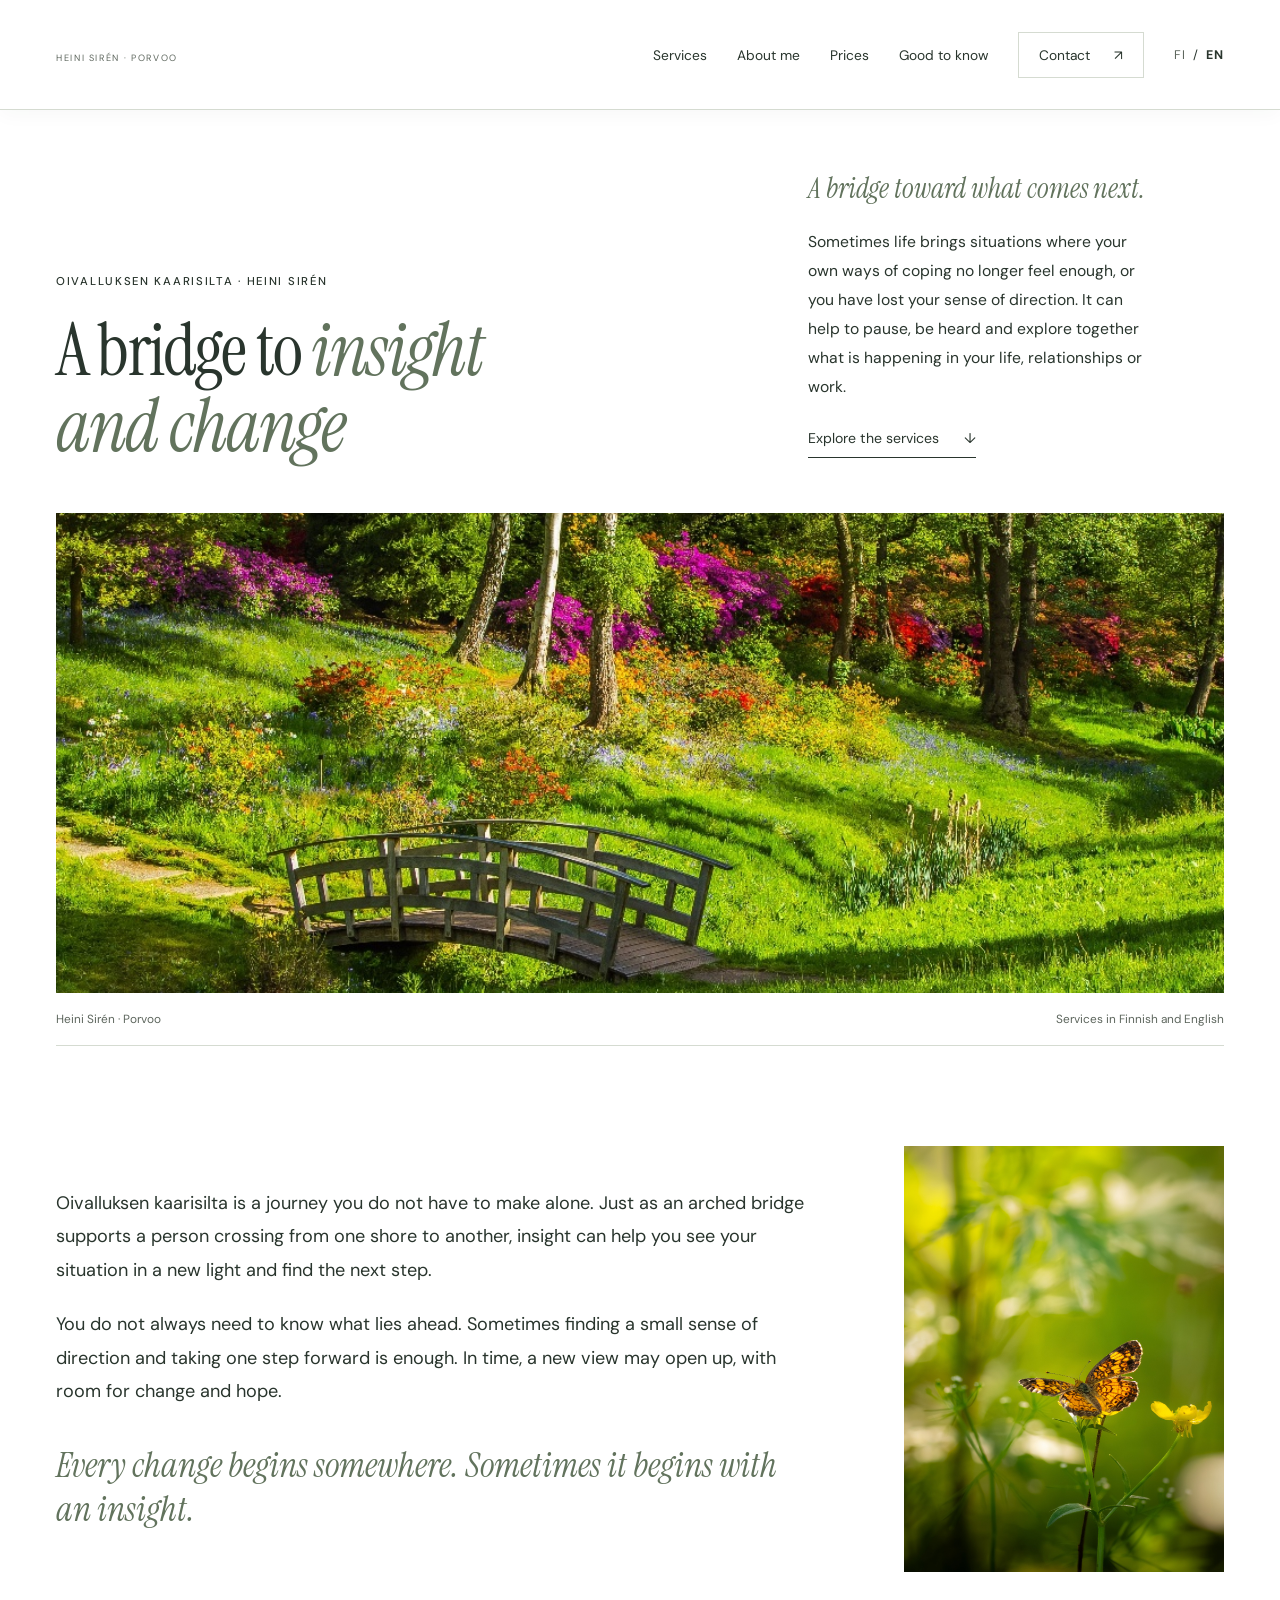
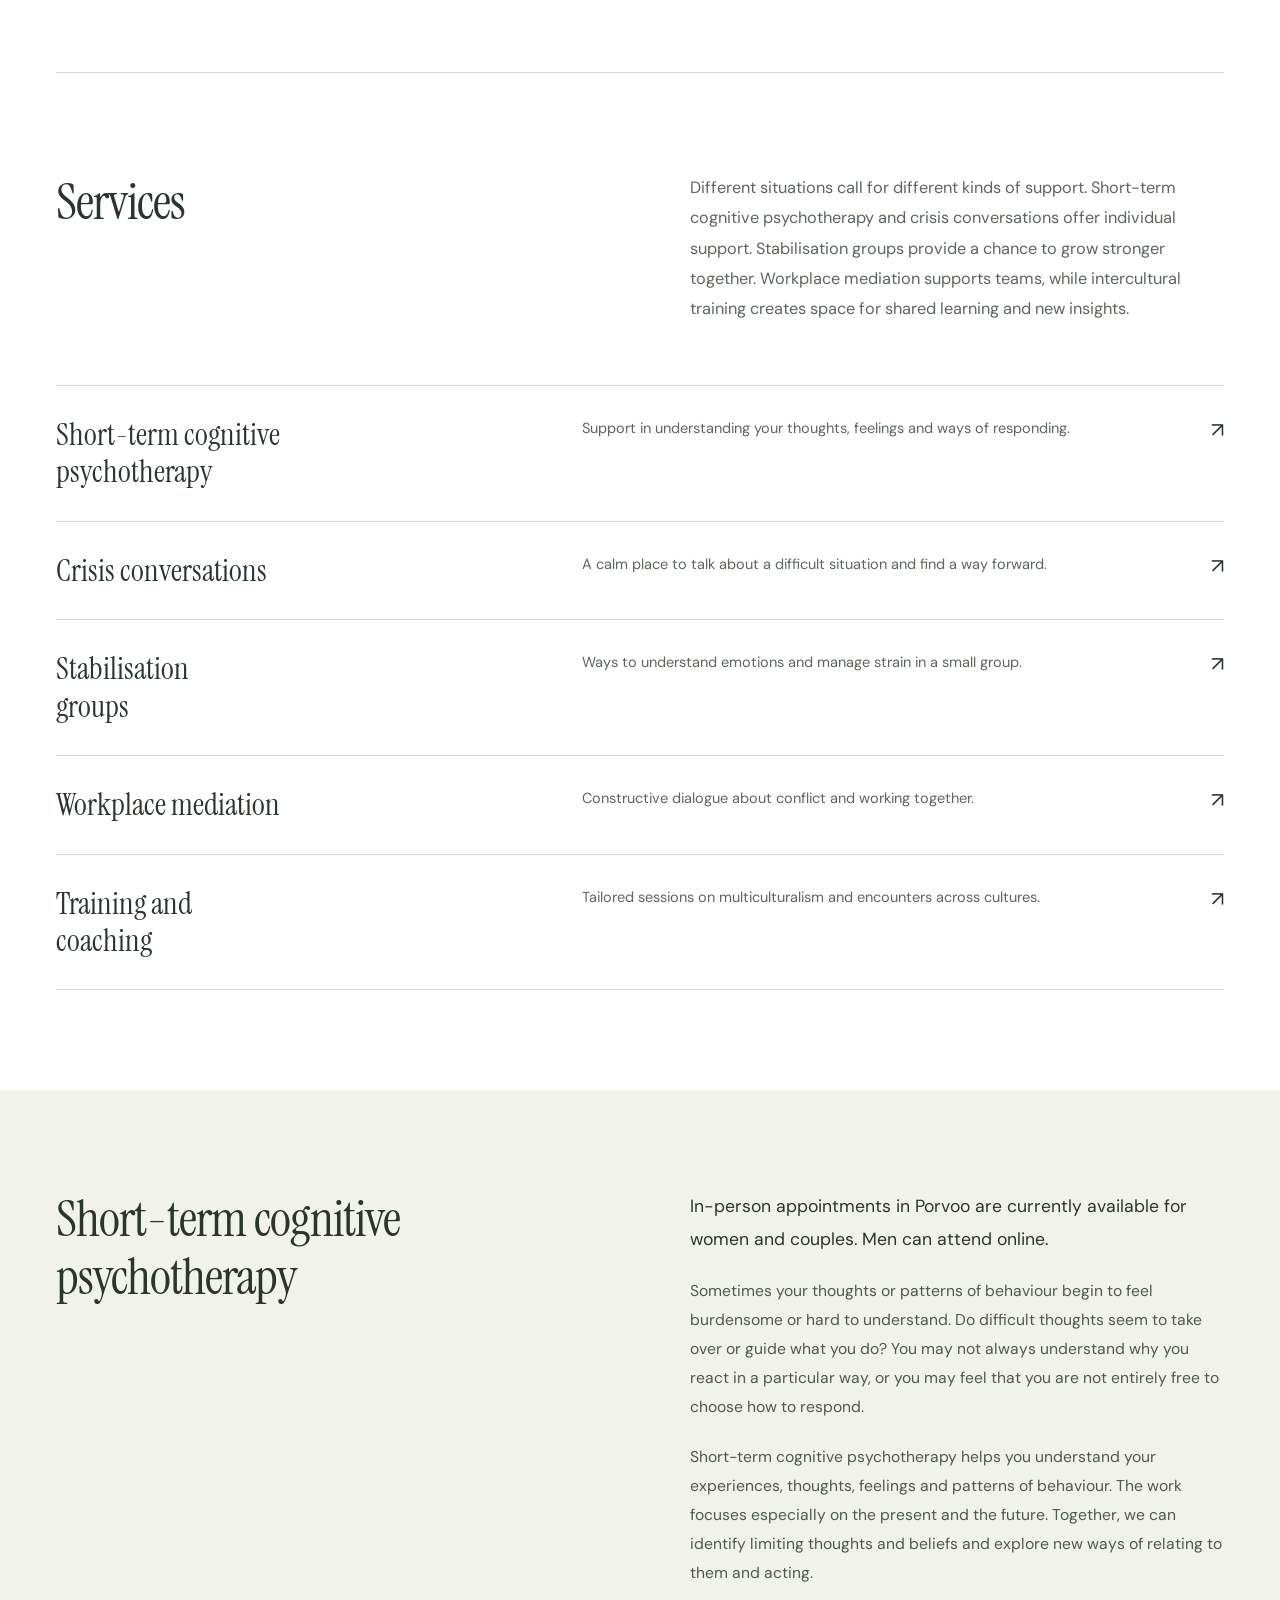
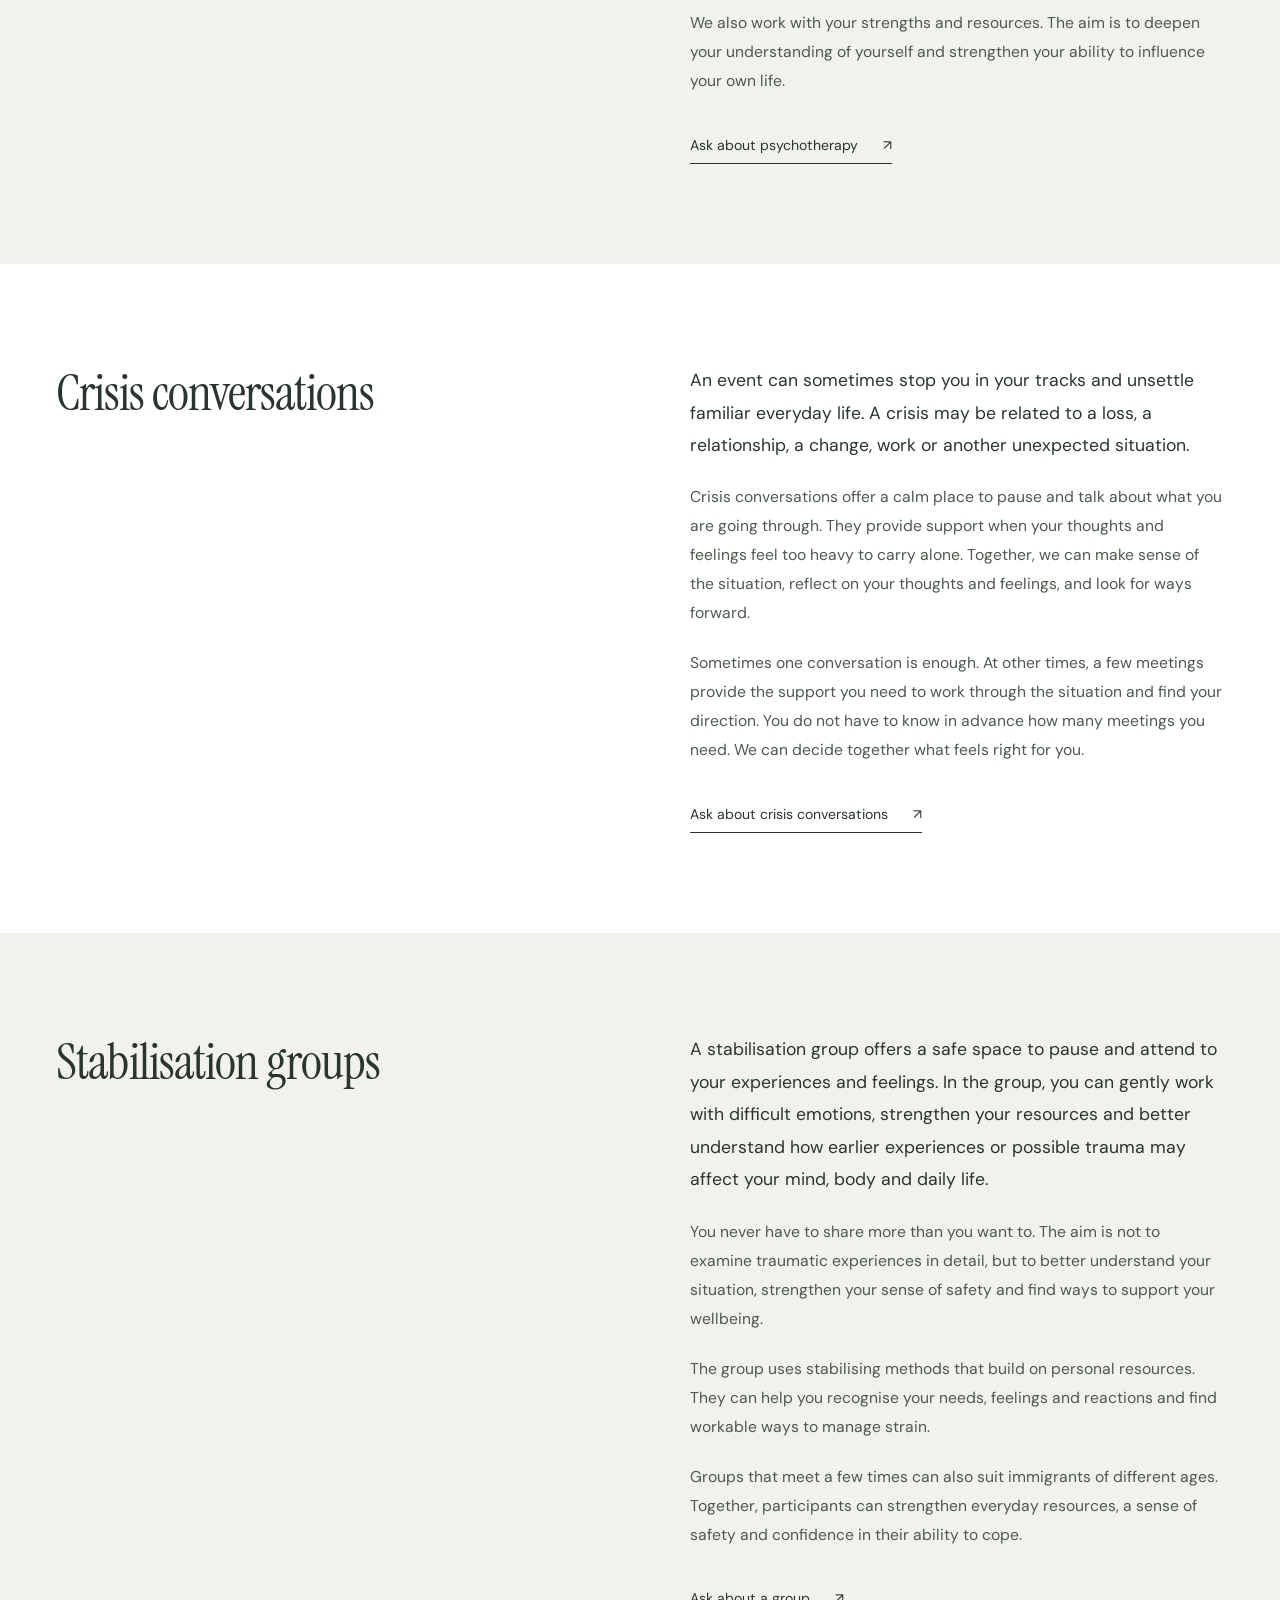
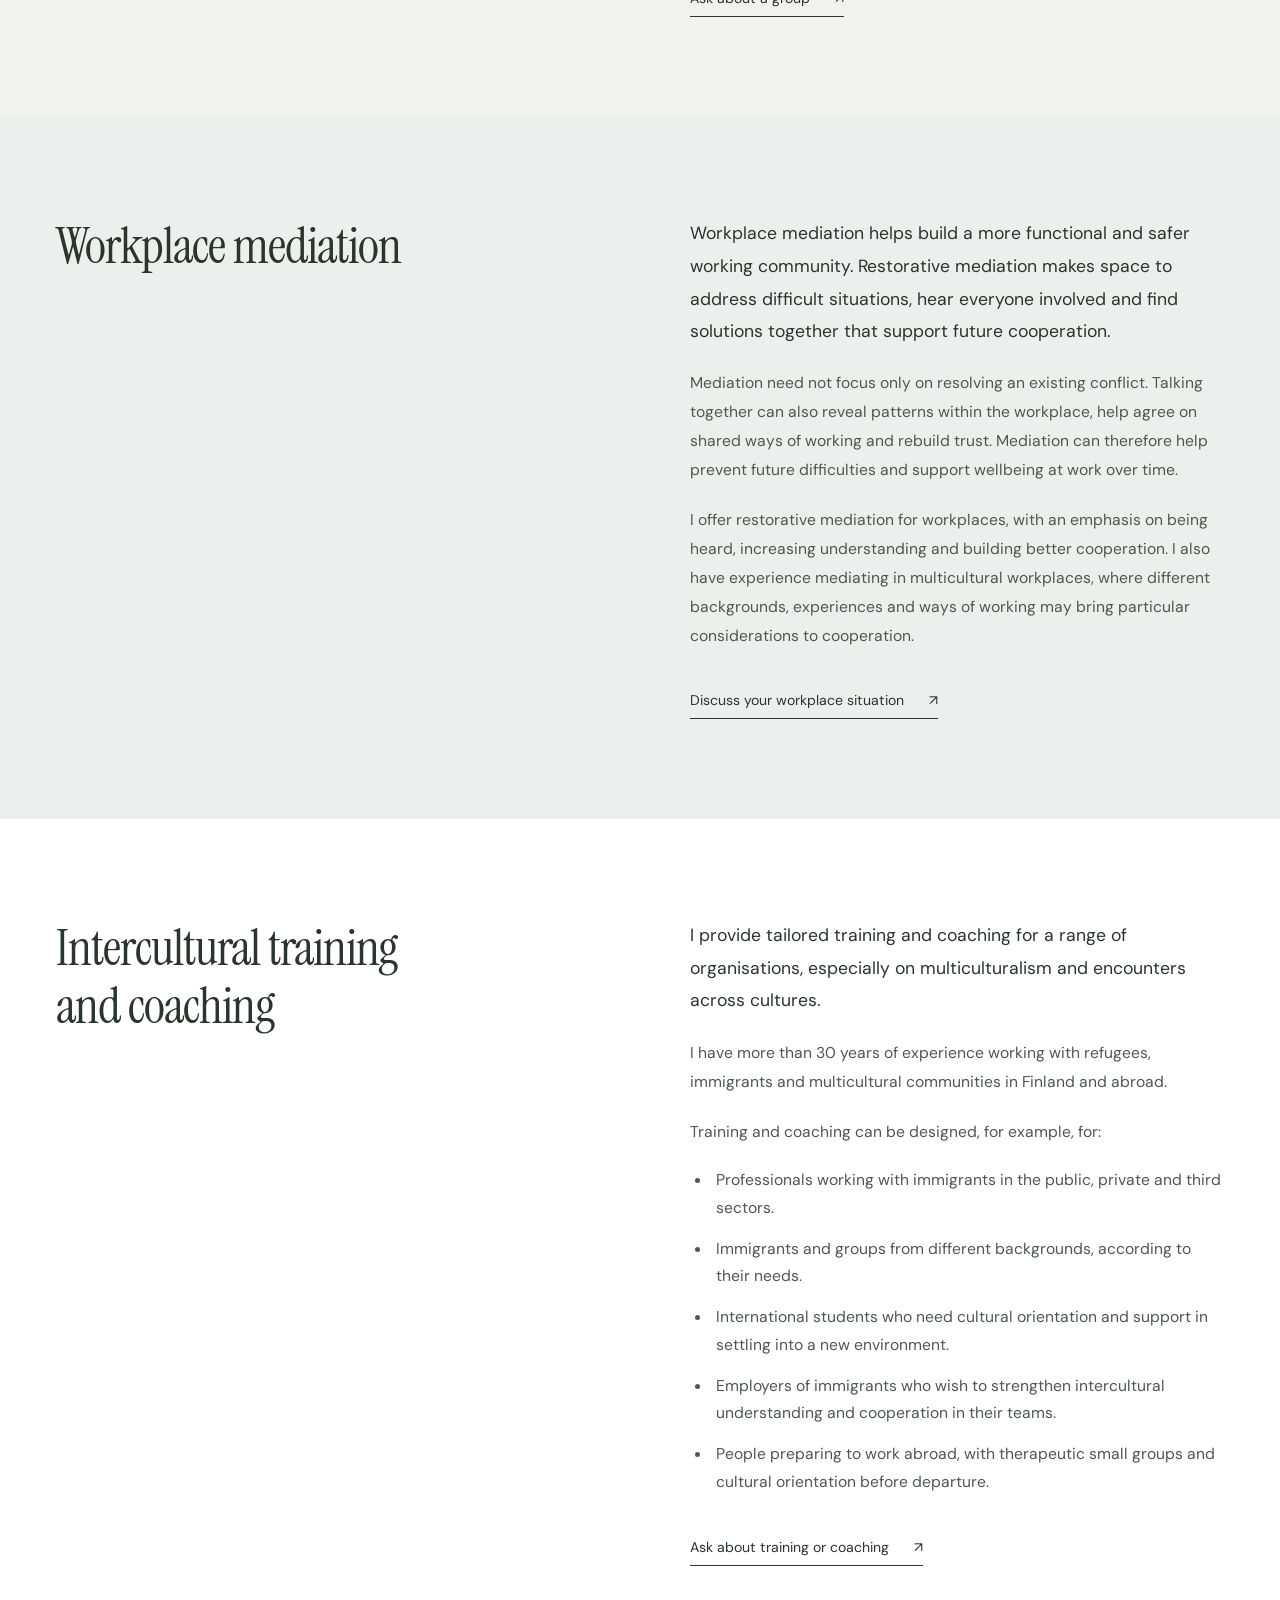
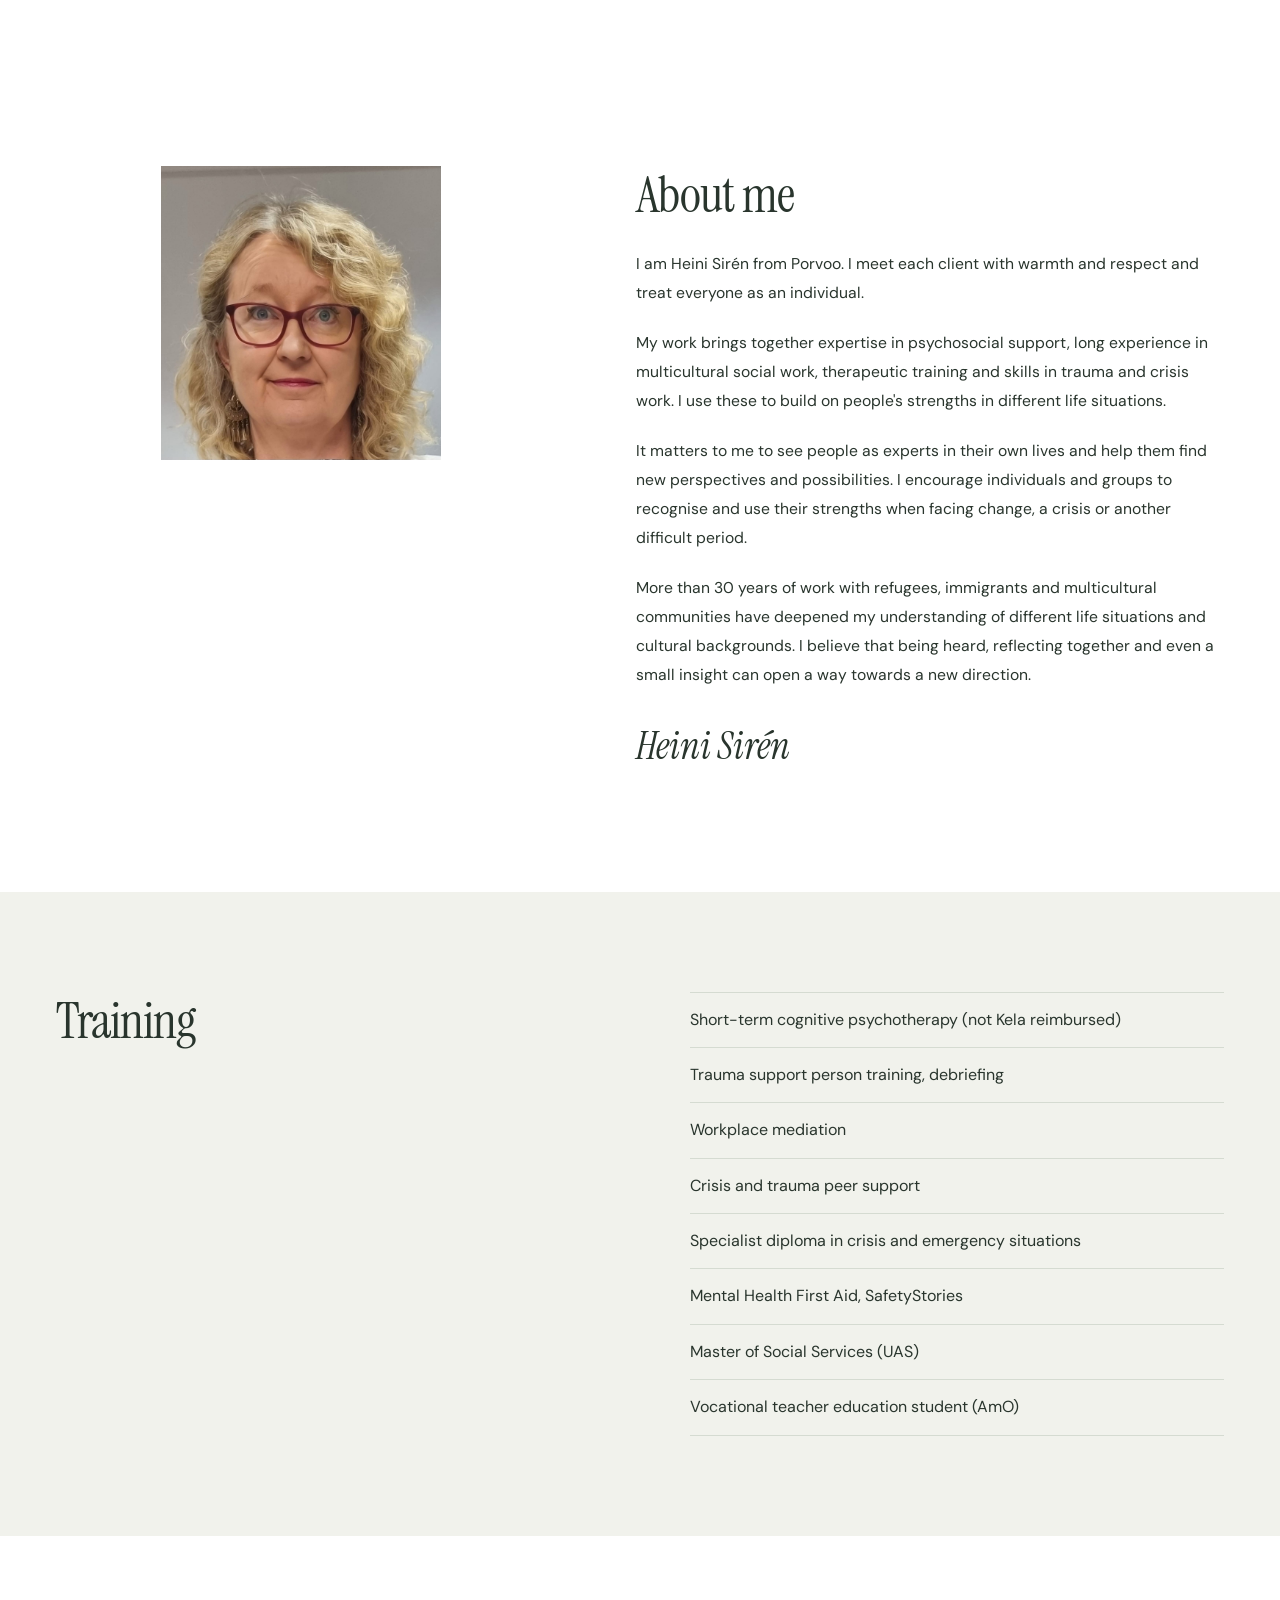
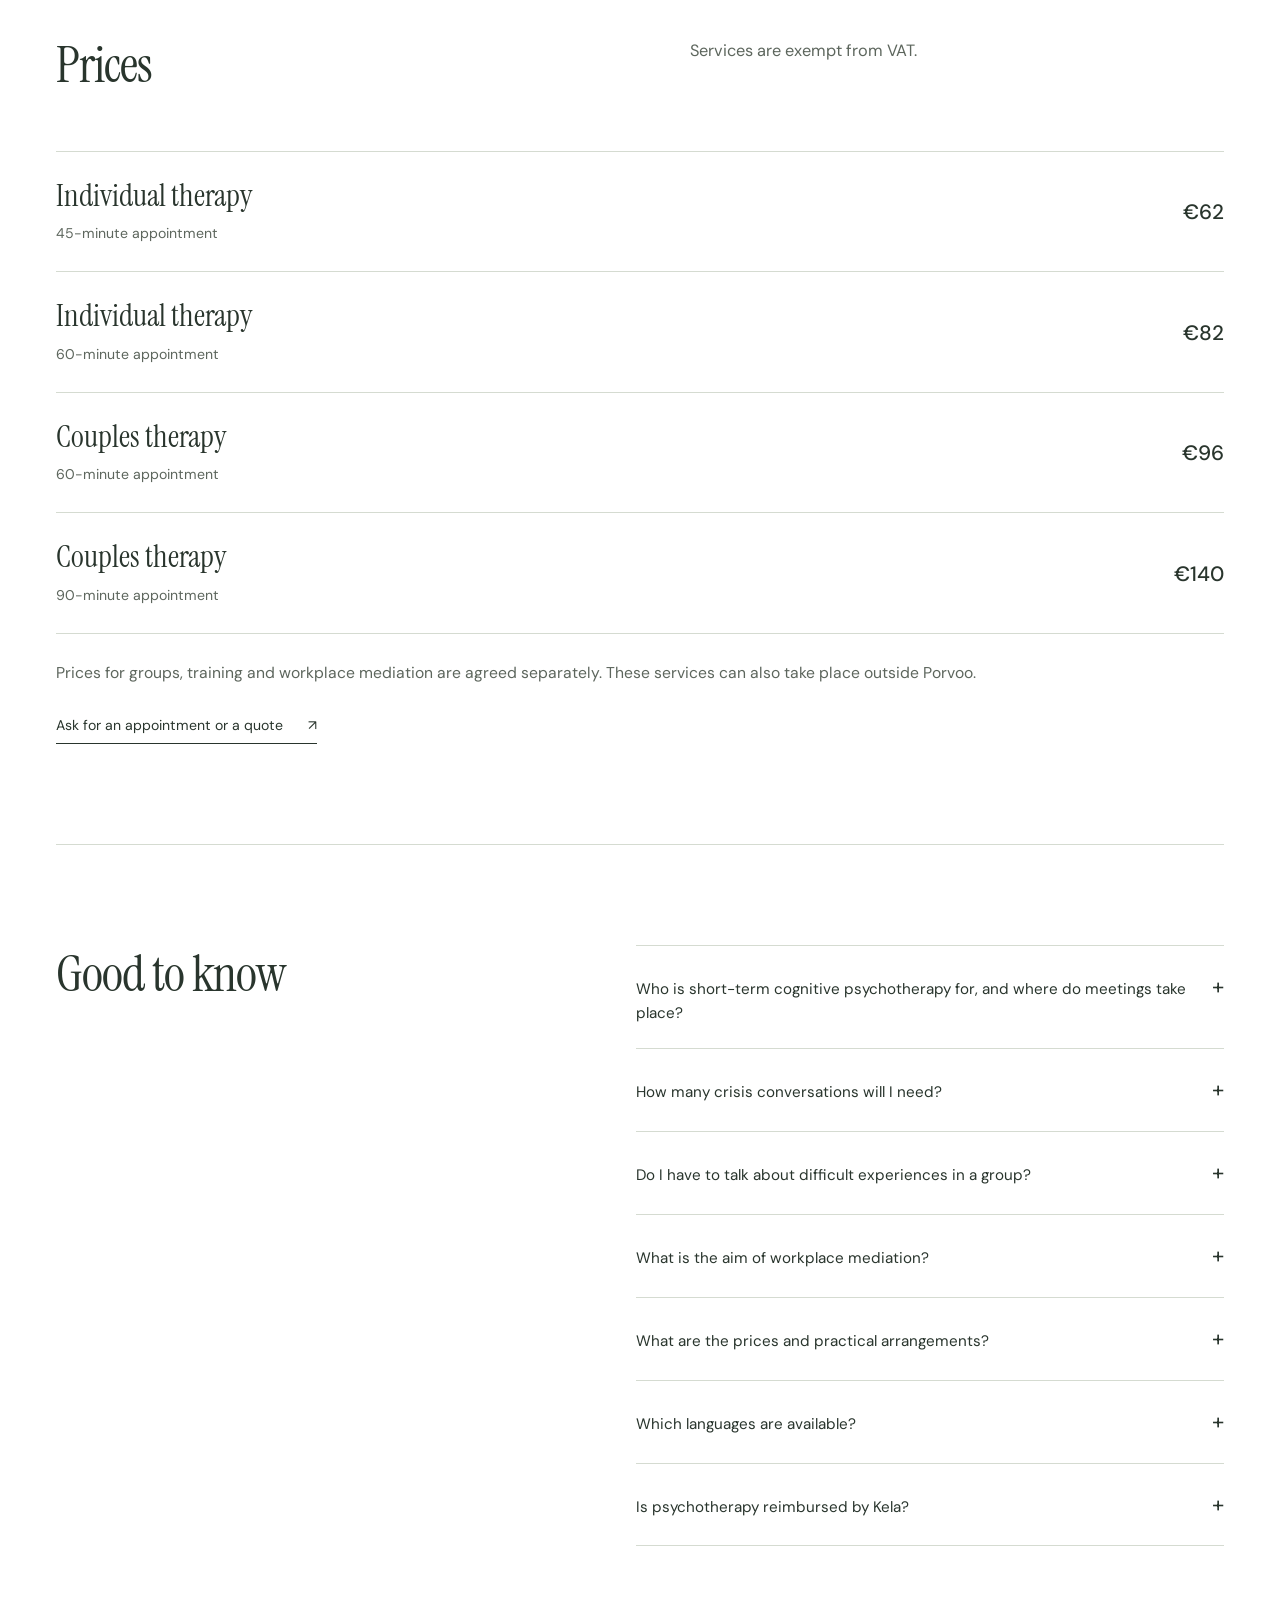
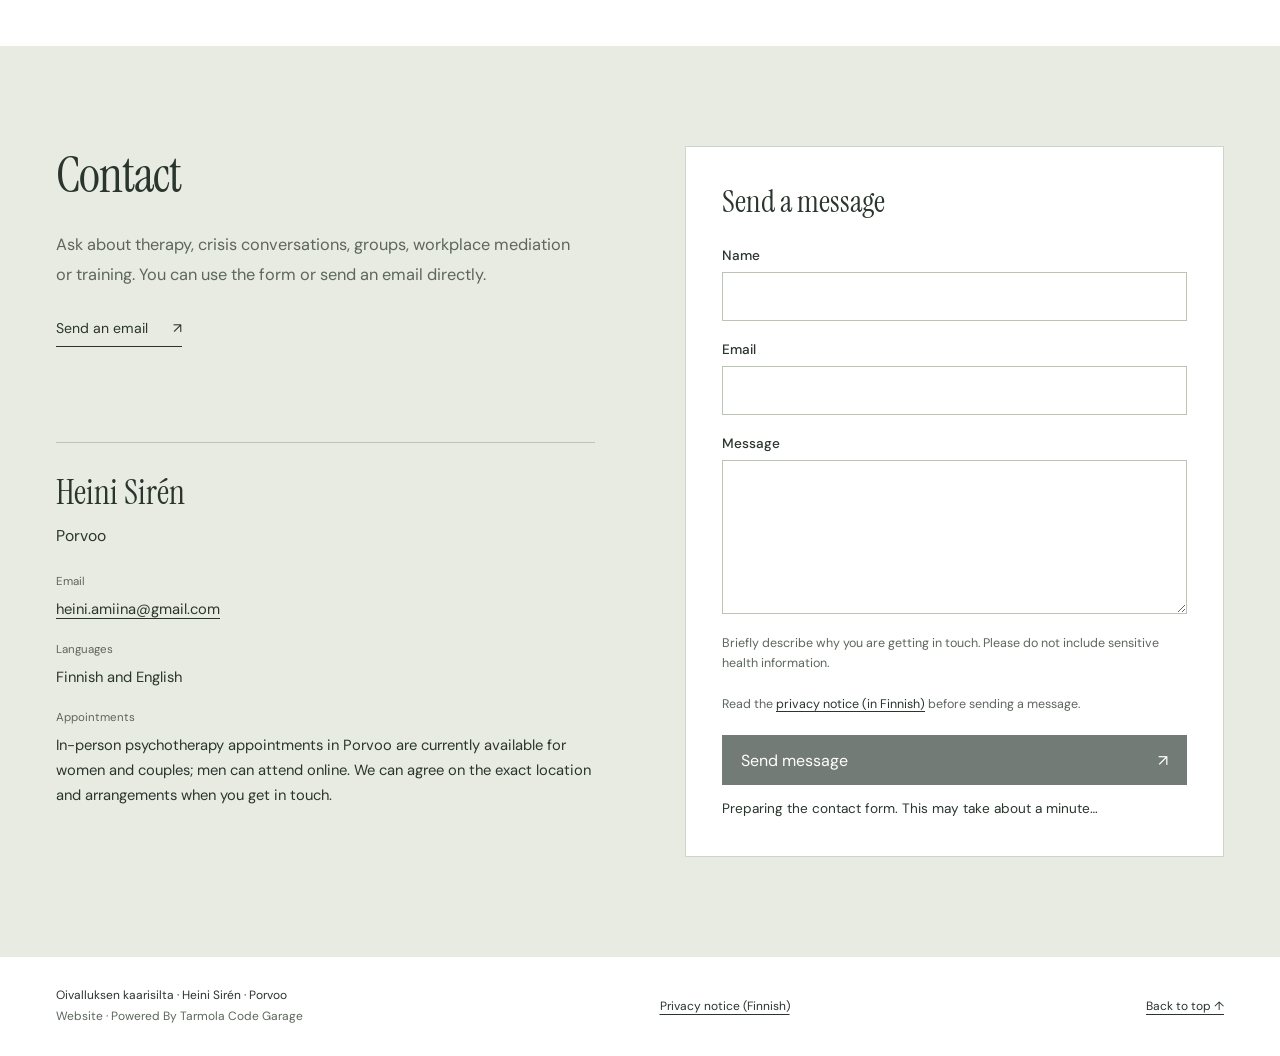
==== commit 5d434a89: "Lisää tietosuojaseloste ja arkaluonteisten tunnisteiden tarkistus" ====
--- a/en/index.html
+++ b/en/index.html
@@ -9,8 +9,8 @@
   <link rel="alternate" hreflang="fi" href="https://heini.onrender.com/">
   <link rel="alternate" hreflang="en" href="https://heini.onrender.com/en/">
   <title>Oivalluksen kaarisilta | Heini Sirén</title>
-  <link rel="stylesheet" href="../tyyli.css?v=contact-ready-1">
-  <script src="../heini.js?v=contact-ready-1" defer></script>
+  <link rel="stylesheet" href="../tyyli.css?v=privacy-1">
+  <script src="../heini.js?v=privacy-1" defer></script>
 </head>
 <body>
   <a class="skip" href="#sisalto">Skip to content</a>
@@ -185,8 +185,10 @@
           <h3>Send a message</h3>
           <div class="form-field"><label for="contact-name">Name</label><input id="contact-name" name="name" type="text" autocomplete="name" maxlength="120" required></div>
           <div class="form-field"><label for="contact-email">Email</label><input id="contact-email" name="email" type="email" autocomplete="email" maxlength="254" required></div>
-          <div class="form-field"><label for="contact-message">Message</label><textarea id="contact-message" name="message" rows="6" maxlength="5000" aria-describedby="contact-note" required></textarea></div>
+          <div class="form-field"><label for="contact-message">Message</label><textarea id="contact-message" name="message" rows="6" maxlength="5000" aria-describedby="contact-note personal-data-warning" required></textarea></div>
           <p class="form-note" id="contact-note">Briefly describe why you are getting in touch. Please do not include sensitive health information.</p>
+          <p class="form-warning" id="personal-data-warning" role="alert" hidden></p>
+          <p class="form-note">Read the <a href="../tietosuoja.html" lang="fi">privacy notice (in Finnish)</a> before sending a message.</p>
           <button class="submit-button" type="submit" disabled>Send message <span aria-hidden="true">↗</span></button>
           <p class="form-status" id="contact-status" role="status" aria-live="polite"></p>
           <noscript><p class="form-note">The form requires JavaScript. You can also contact me by email.</p></noscript>
@@ -195,6 +197,6 @@
       </div>
     </section>
   </main>
-  <footer class="site-footer wrap"><p>Oivalluksen kaarisilta · Heini Sirén · Porvoo<br><span>Website · Powered By Tarmola Code Garage</span></p><a href="#sisalto">Back to top <span aria-hidden="true">↑</span></a></footer>
+  <footer class="site-footer wrap"><p>Oivalluksen kaarisilta · Heini Sirén · Porvoo<br><span>Website · Powered By Tarmola Code Garage</span></p><a href="../tietosuoja.html" lang="fi">Privacy notice (Finnish)</a><a href="#sisalto">Back to top <span aria-hidden="true">↑</span></a></footer>
 </body>
 </html>
--- a/tyyli.css
+++ b/tyyli.css
@@ -97,6 +97,10 @@
 .form-field textarea { min-height:150px; resize:vertical; }
 .form-field input:focus-visible,.form-field textarea:focus-visible { outline:2px solid #43634a; outline-offset:2px; }
 .form-note { color:var(--muted); font-size:.78rem; line-height:1.6; }
+.form-note a { color:var(--ink); text-decoration:underline; text-underline-offset:3px; }
+.form-warning { padding:12px 14px; border:1px solid #b85b4a; background:#fff5f1; color:#852e22; font-size:.85rem; line-height:1.55; }
+.form-warning[hidden] { display:none; }
+.form-field input[aria-invalid="true"],.form-field textarea[aria-invalid="true"] { border-color:#b85b4a; }
 .submit-button { display:inline-flex; align-items:center; justify-content:space-between; gap:30px; width:100%; min-height:50px; padding:12px 18px; border:1px solid var(--ink); background:var(--ink); color:#fff; }
 .submit-button:hover { background:#425649; }
 .submit-button:disabled { opacity:.65; cursor:wait; }
@@ -115,6 +119,13 @@
 .site-footer p,.site-footer a { font-size:.75rem; margin:0; line-height:1.8; }
 .site-footer p span { color:var(--muted); }
 .site-footer>a { white-space:nowrap; text-decoration:underline; text-underline-offset:4px; }
+.privacy-document { max-width:860px; padding-block:88px 100px; }
+.privacy-document h1 { font-size:clamp(3.5rem,7vw,5.5rem); margin-bottom:52px; }
+.privacy-document section { border-top:1px solid var(--line); padding-block:30px 24px; }
+.privacy-document h2 { font-size:clamp(1.8rem,3.2vw,2.5rem); margin-bottom:18px; }
+.privacy-document section p { margin-bottom:.7rem; }
+.privacy-header nav { margin-left:auto; }
+.privacy-header nav a { text-decoration:underline; text-underline-offset:4px; }
 @media (max-width:1000px) {
   .site-header.wrap { padding-inline:32px; }
   .wrap { width:calc(100% - 64px); }
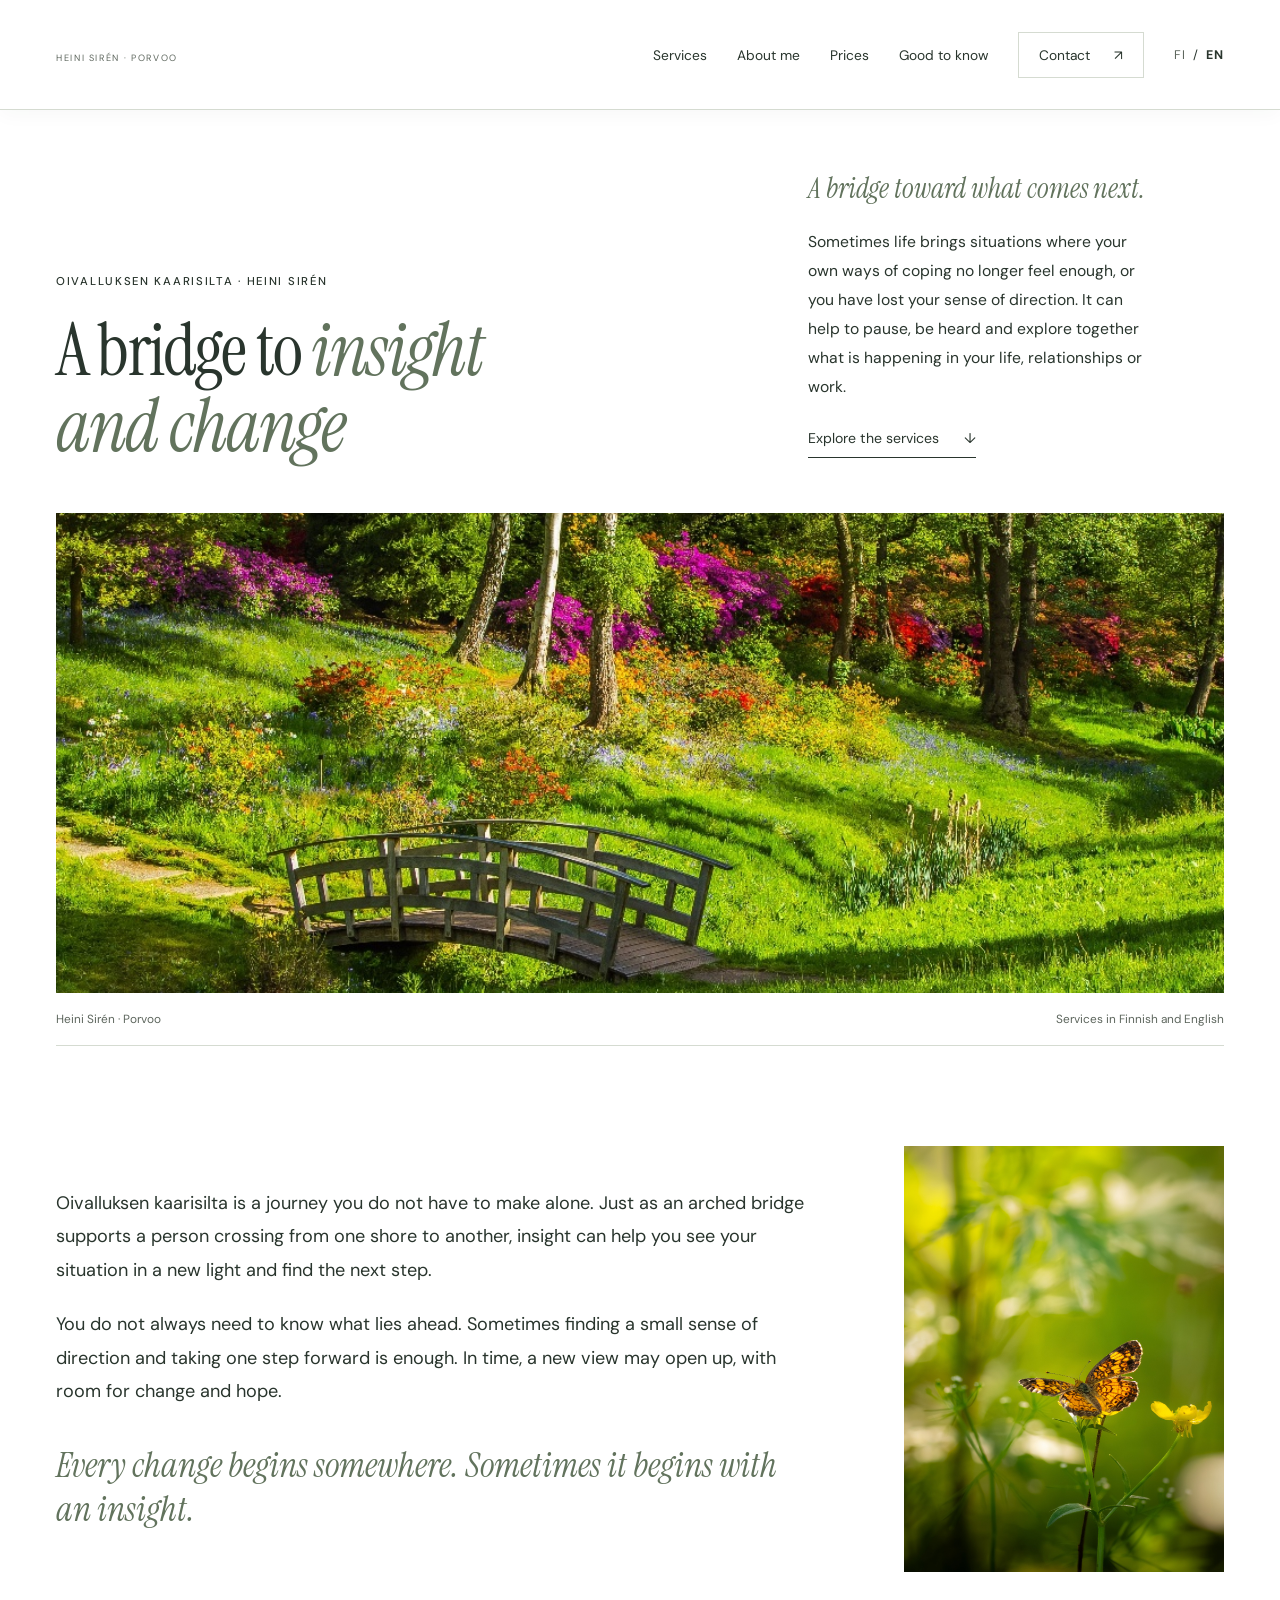
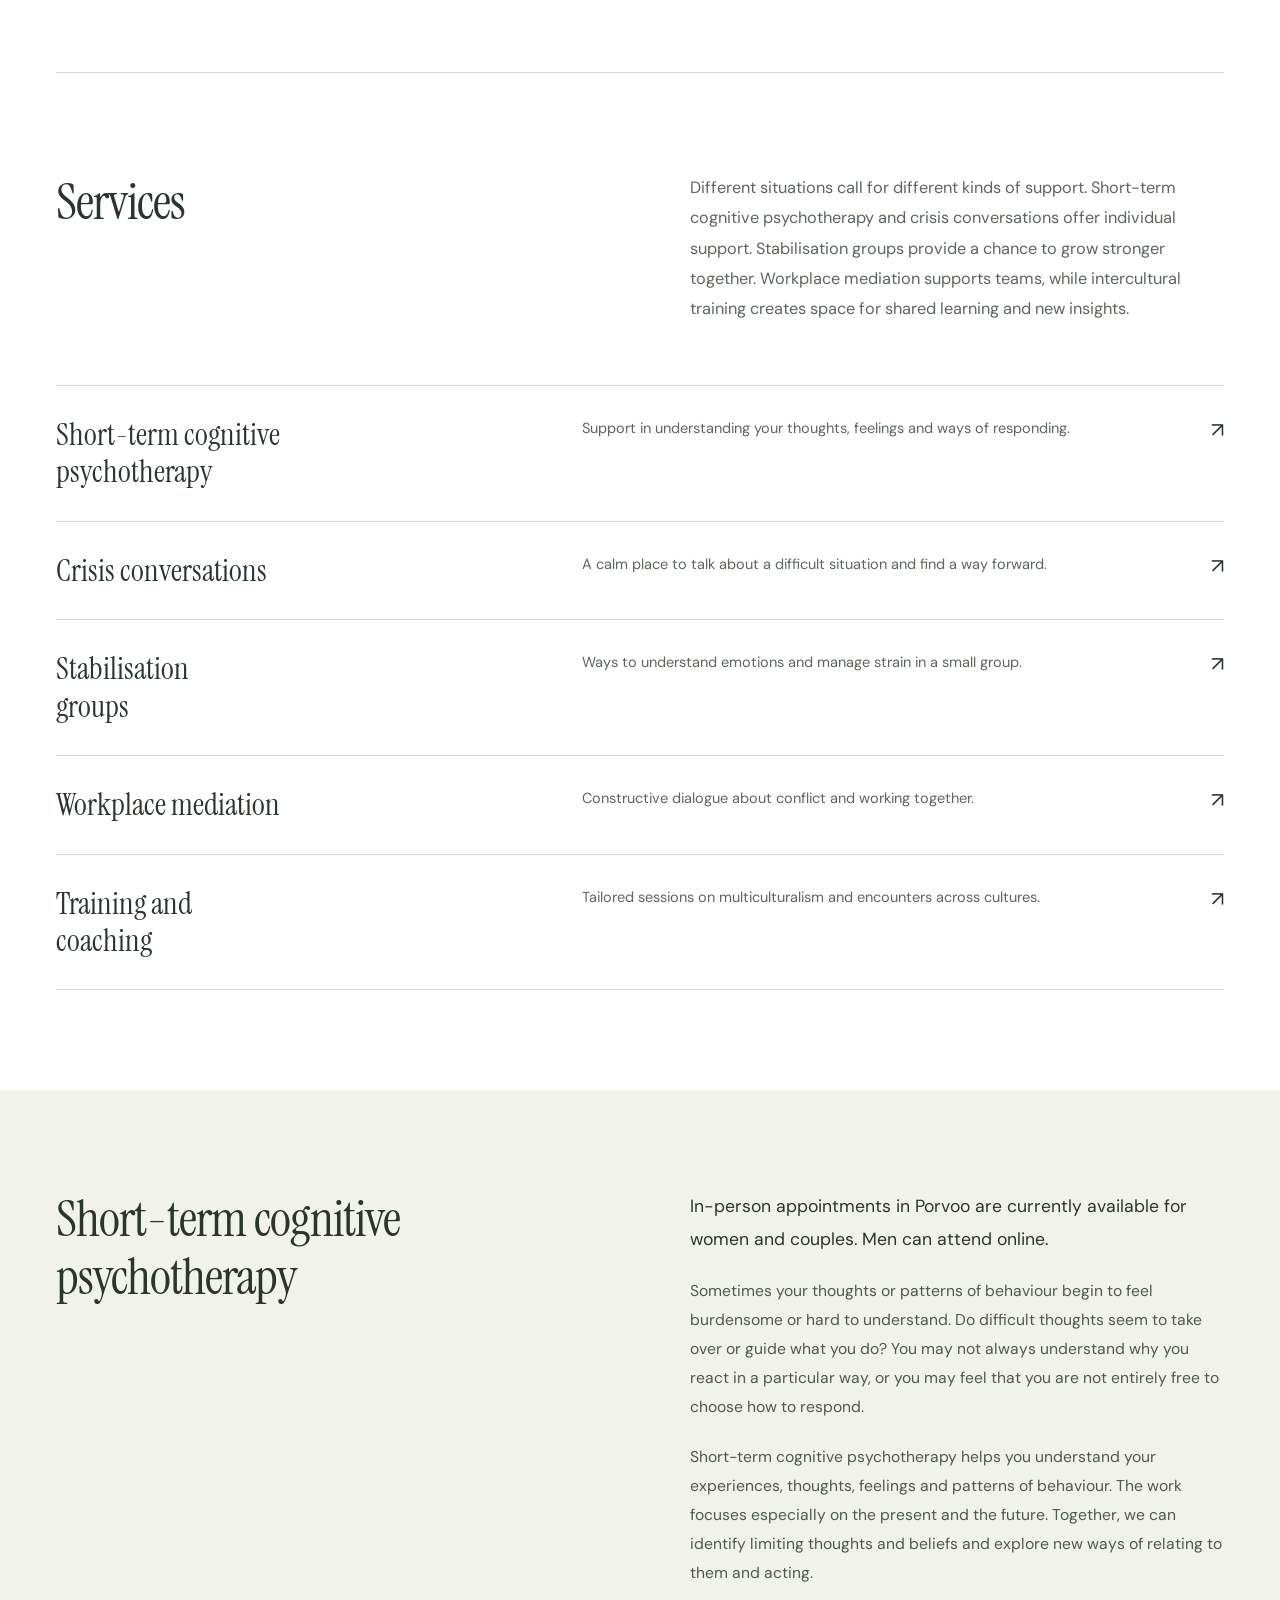
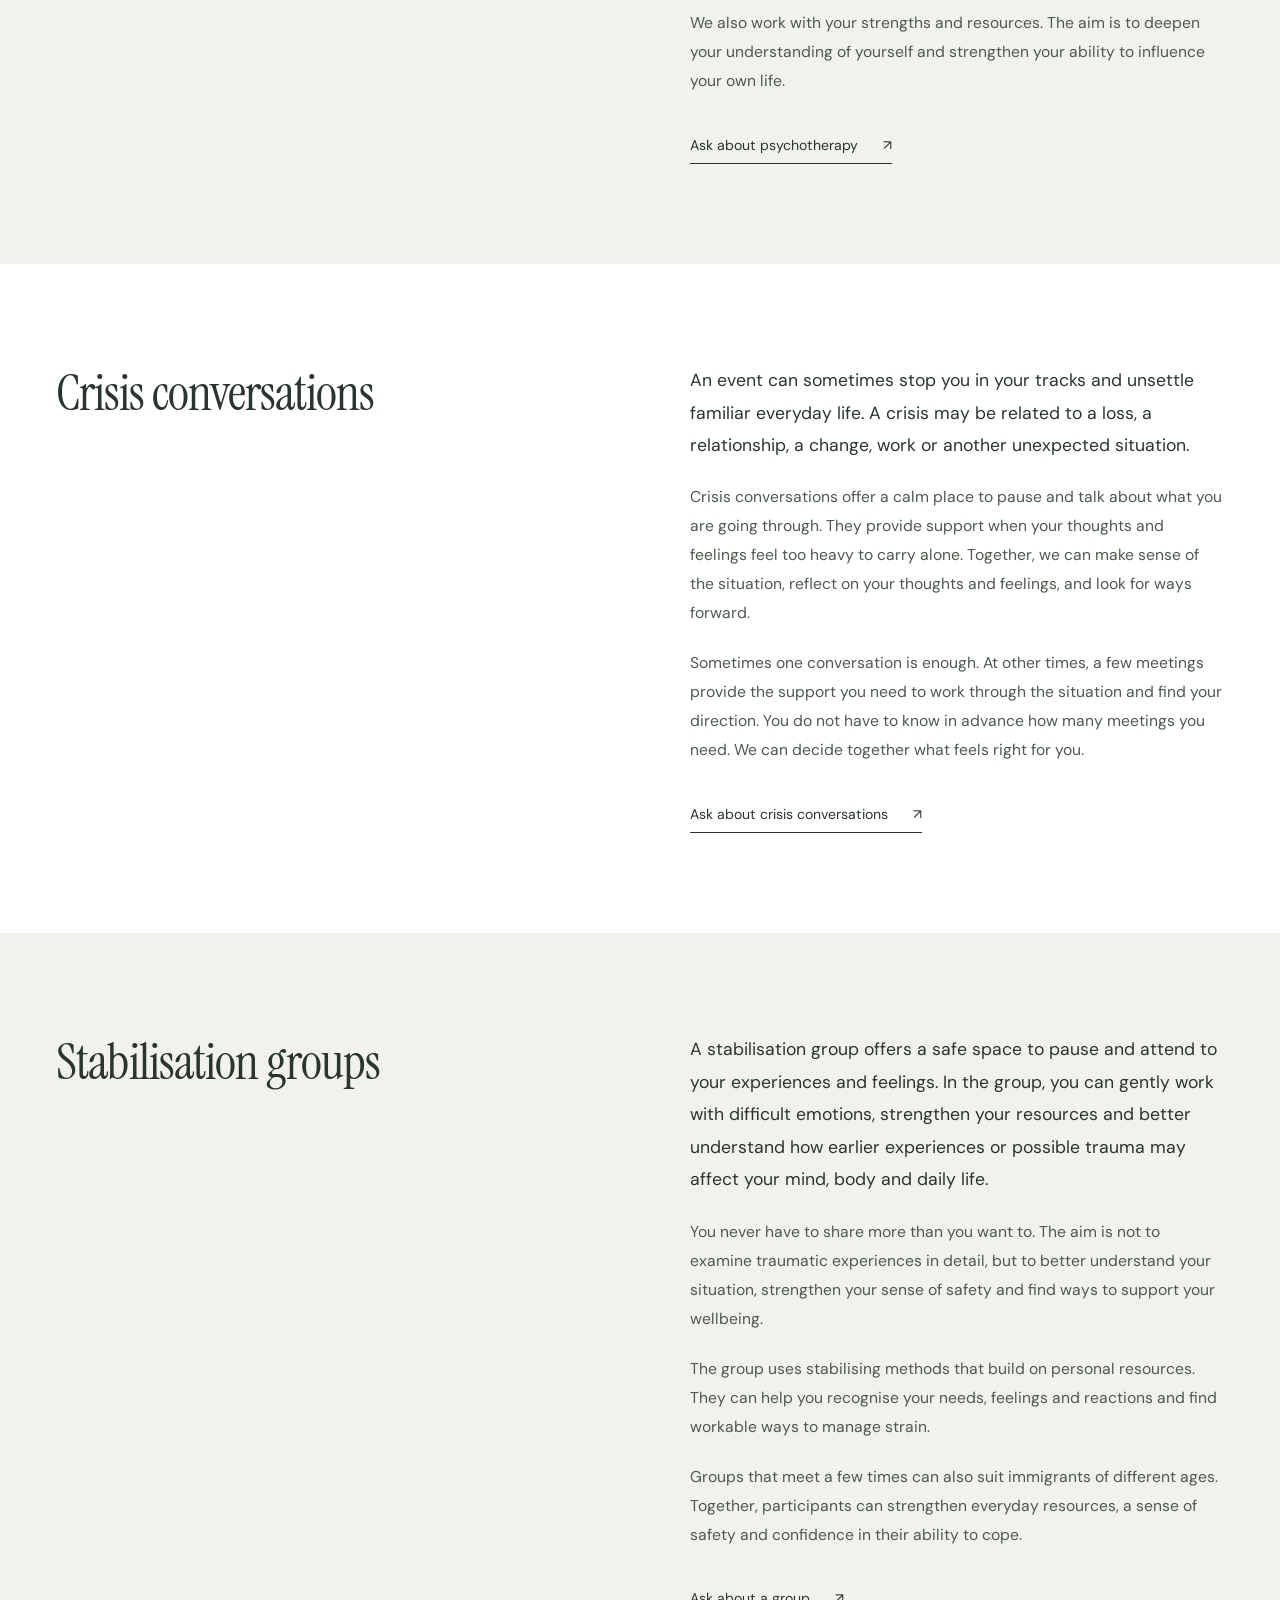
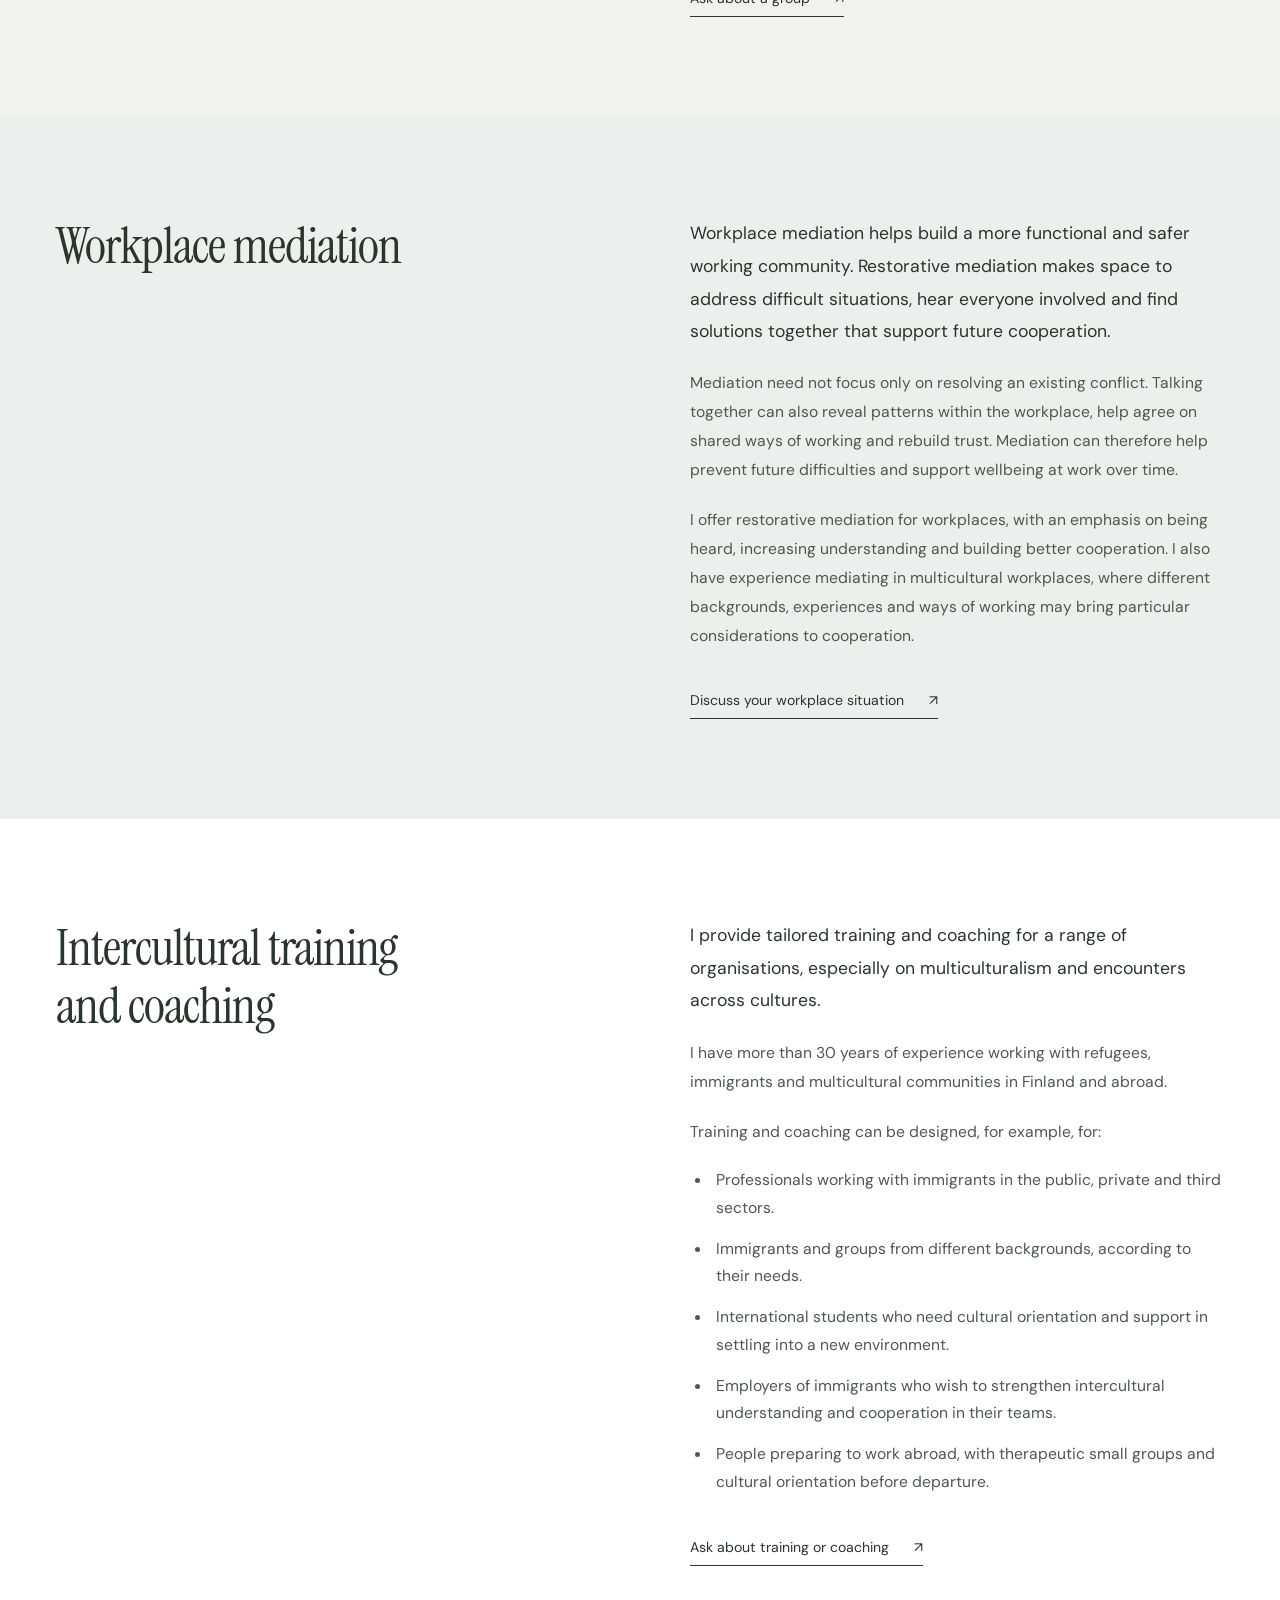
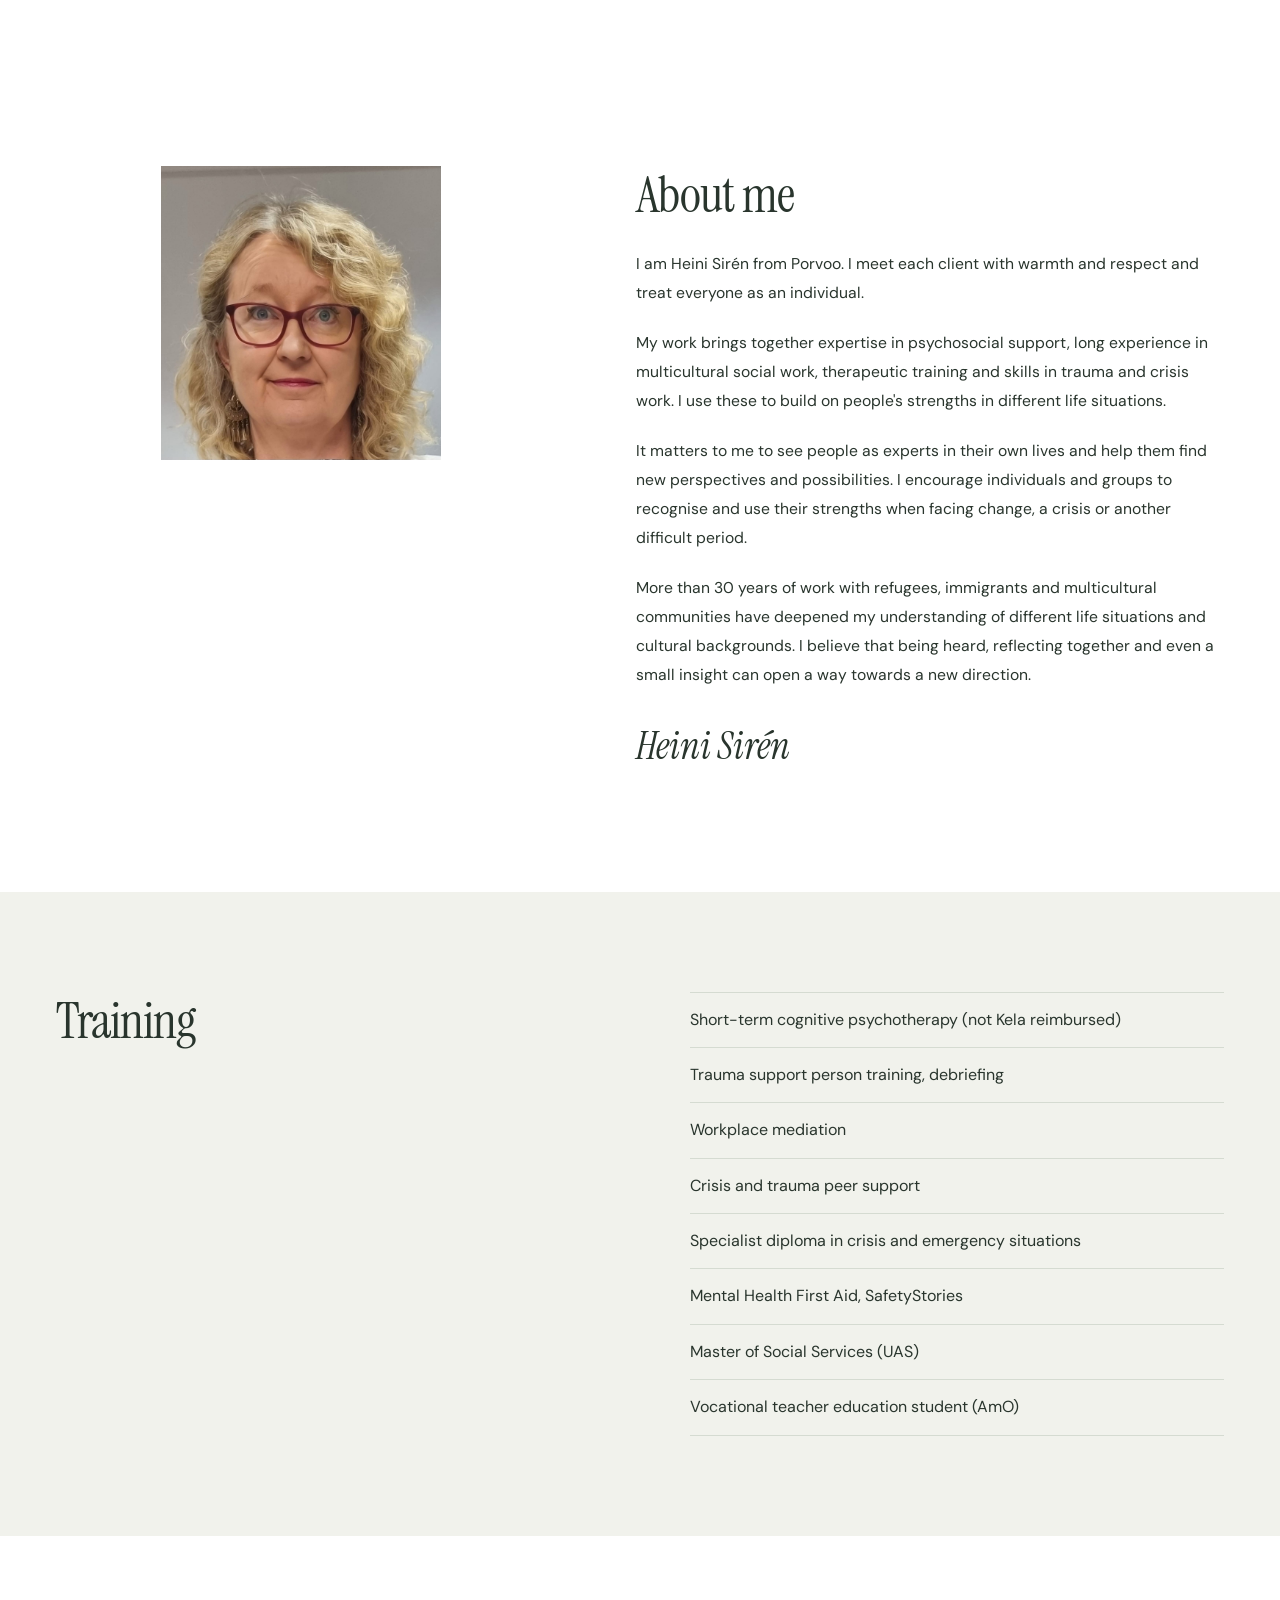
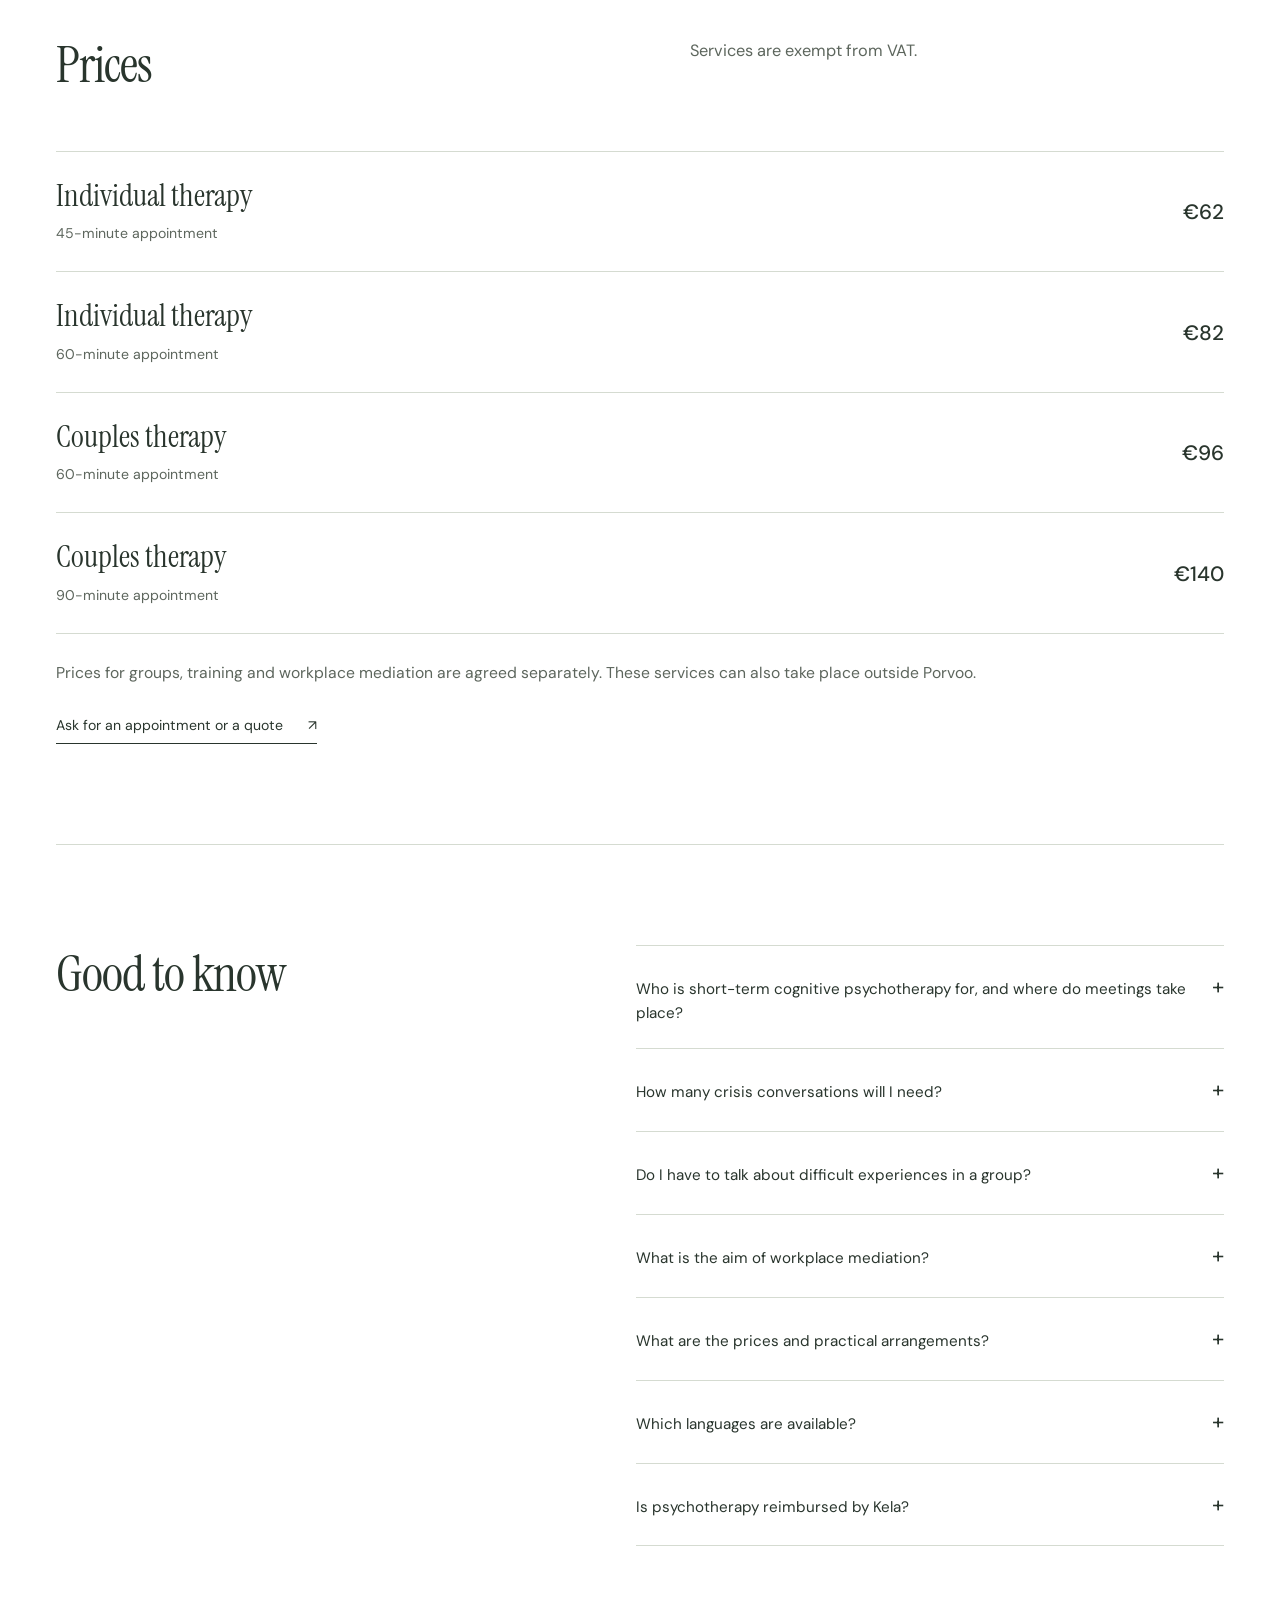
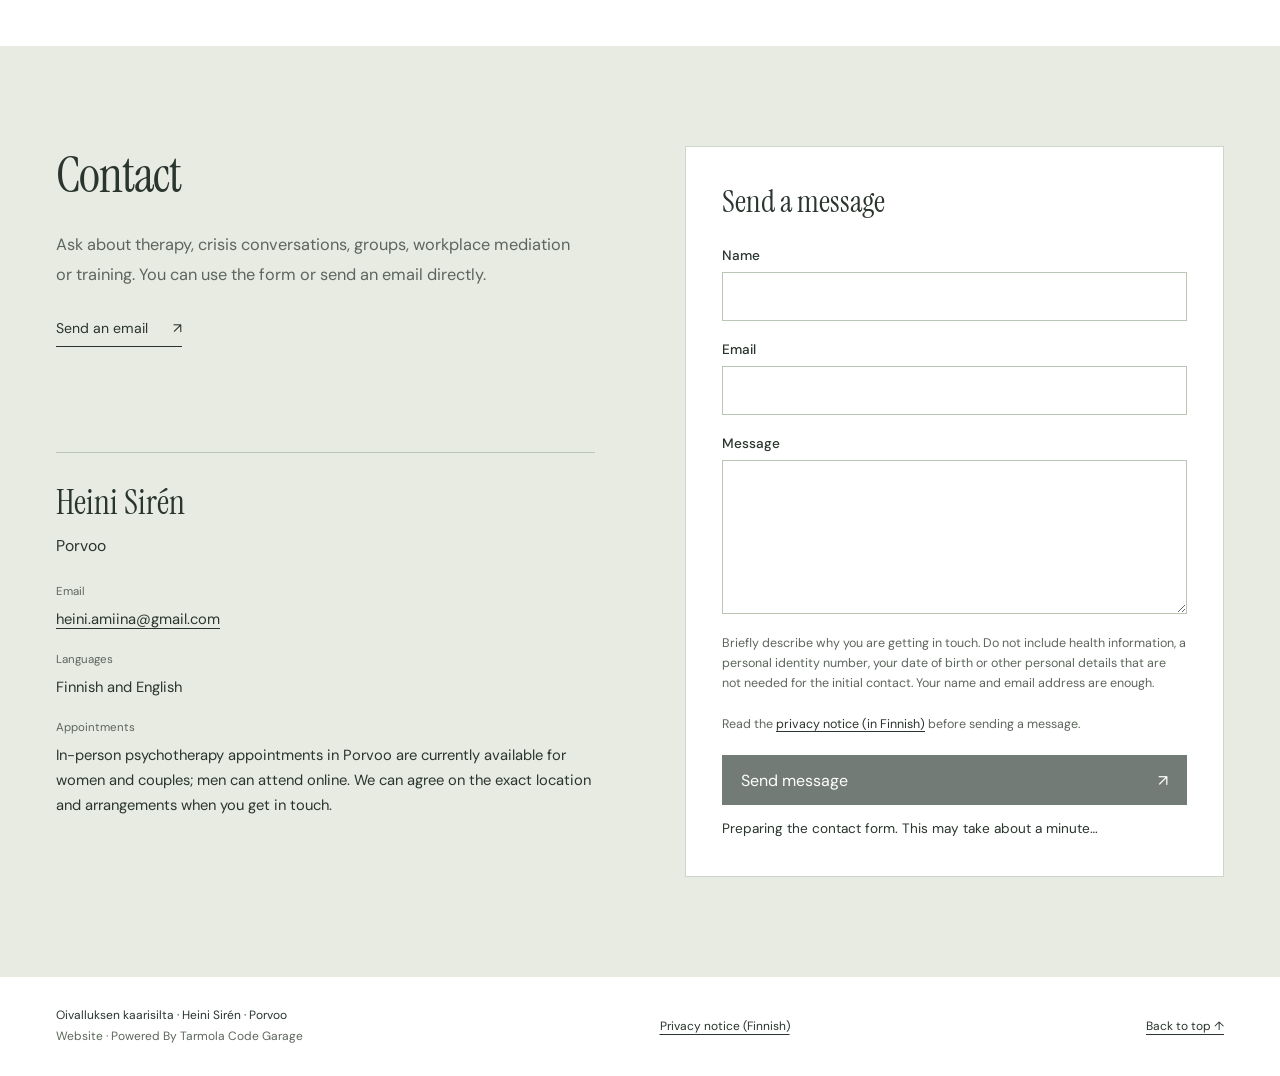
==== commit 8864ca8d: "Clarify personal data guidance on contact forms" ====
--- a/en/index.html
+++ b/en/index.html
@@ -186,7 +186,7 @@
           <div class="form-field"><label for="contact-name">Name</label><input id="contact-name" name="name" type="text" autocomplete="name" maxlength="120" required></div>
           <div class="form-field"><label for="contact-email">Email</label><input id="contact-email" name="email" type="email" autocomplete="email" maxlength="254" required></div>
           <div class="form-field"><label for="contact-message">Message</label><textarea id="contact-message" name="message" rows="6" maxlength="5000" aria-describedby="contact-note personal-data-warning" required></textarea></div>
-          <p class="form-note" id="contact-note">Briefly describe why you are getting in touch. Please do not include sensitive health information.</p>
+          <p class="form-note" id="contact-note">Briefly describe why you are getting in touch. Do not include health information, a personal identity number, your date of birth or other personal details that are not needed for the initial contact. Your name and email address are enough.</p>
           <p class="form-warning" id="personal-data-warning" role="alert" hidden></p>
           <p class="form-note">Read the <a href="../tietosuoja.html" lang="fi">privacy notice (in Finnish)</a> before sending a message.</p>
           <button class="submit-button" type="submit" disabled>Send message <span aria-hidden="true">↗</span></button>
